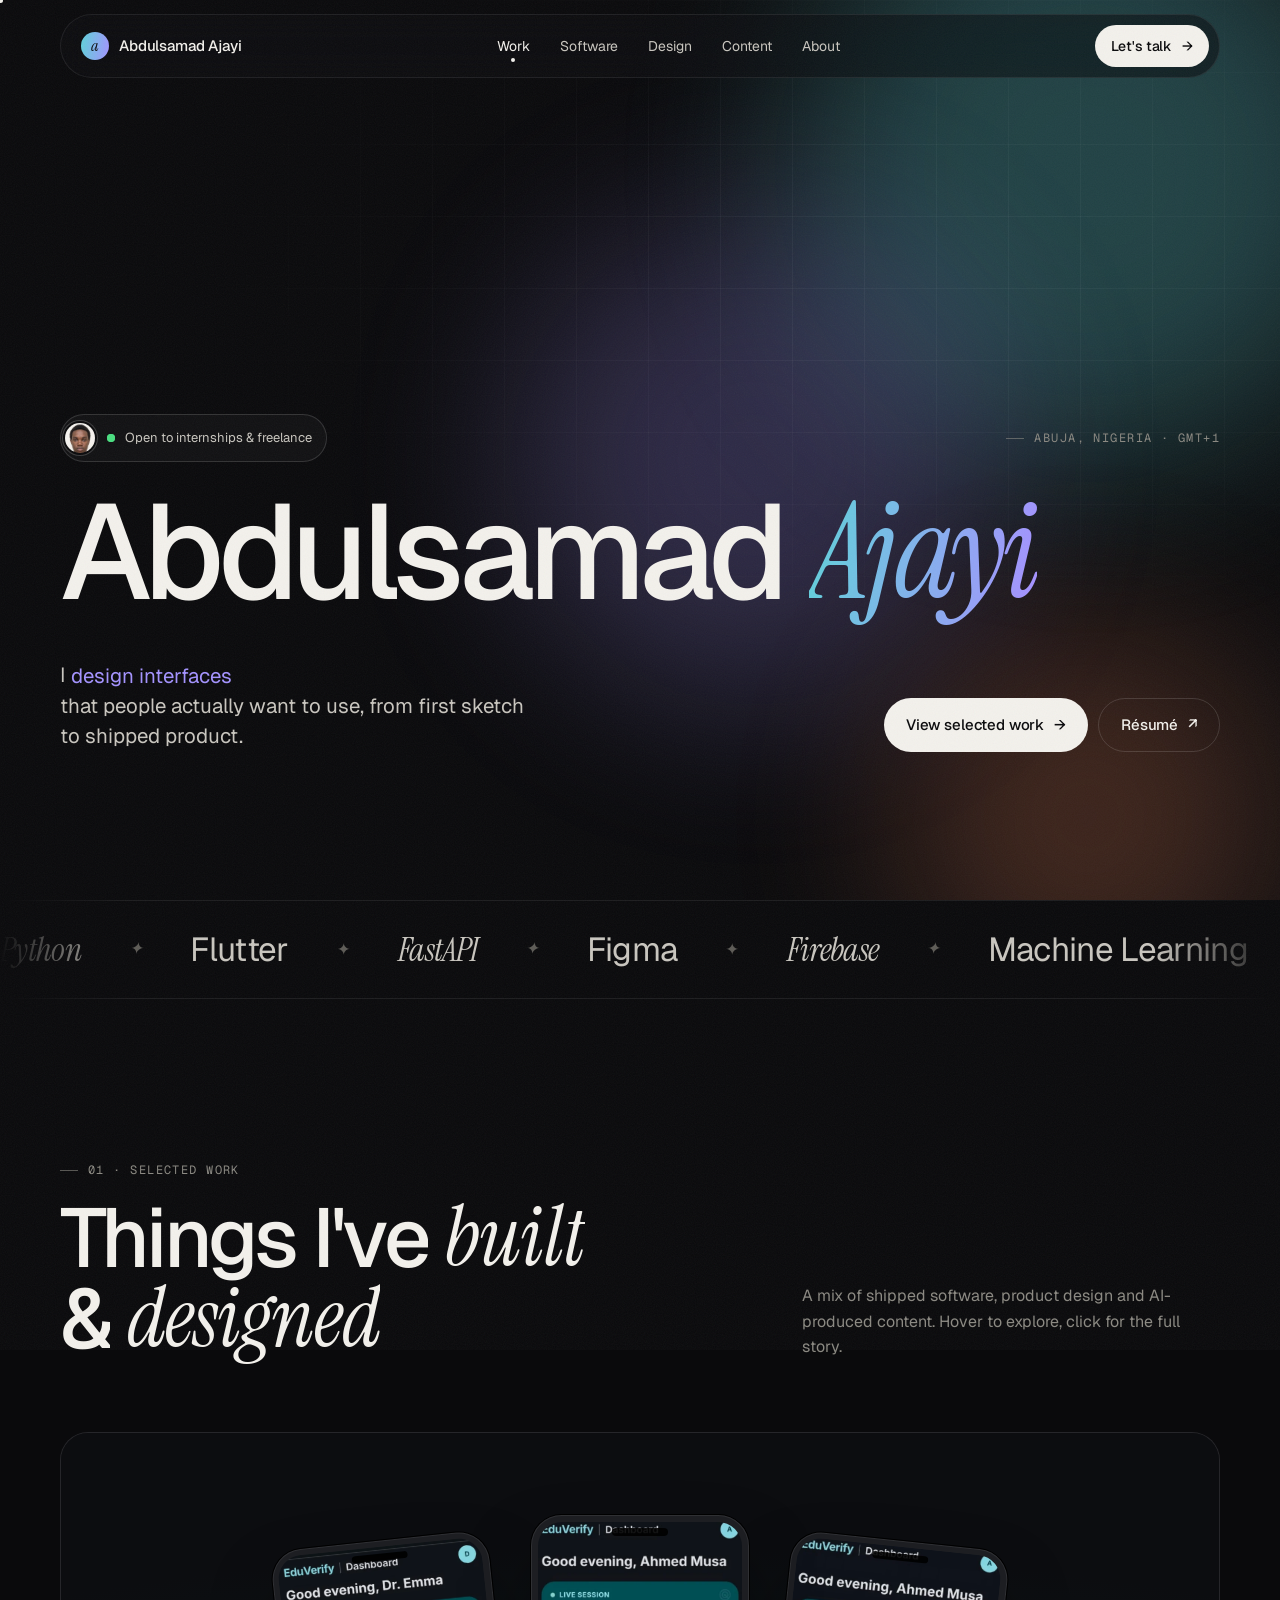
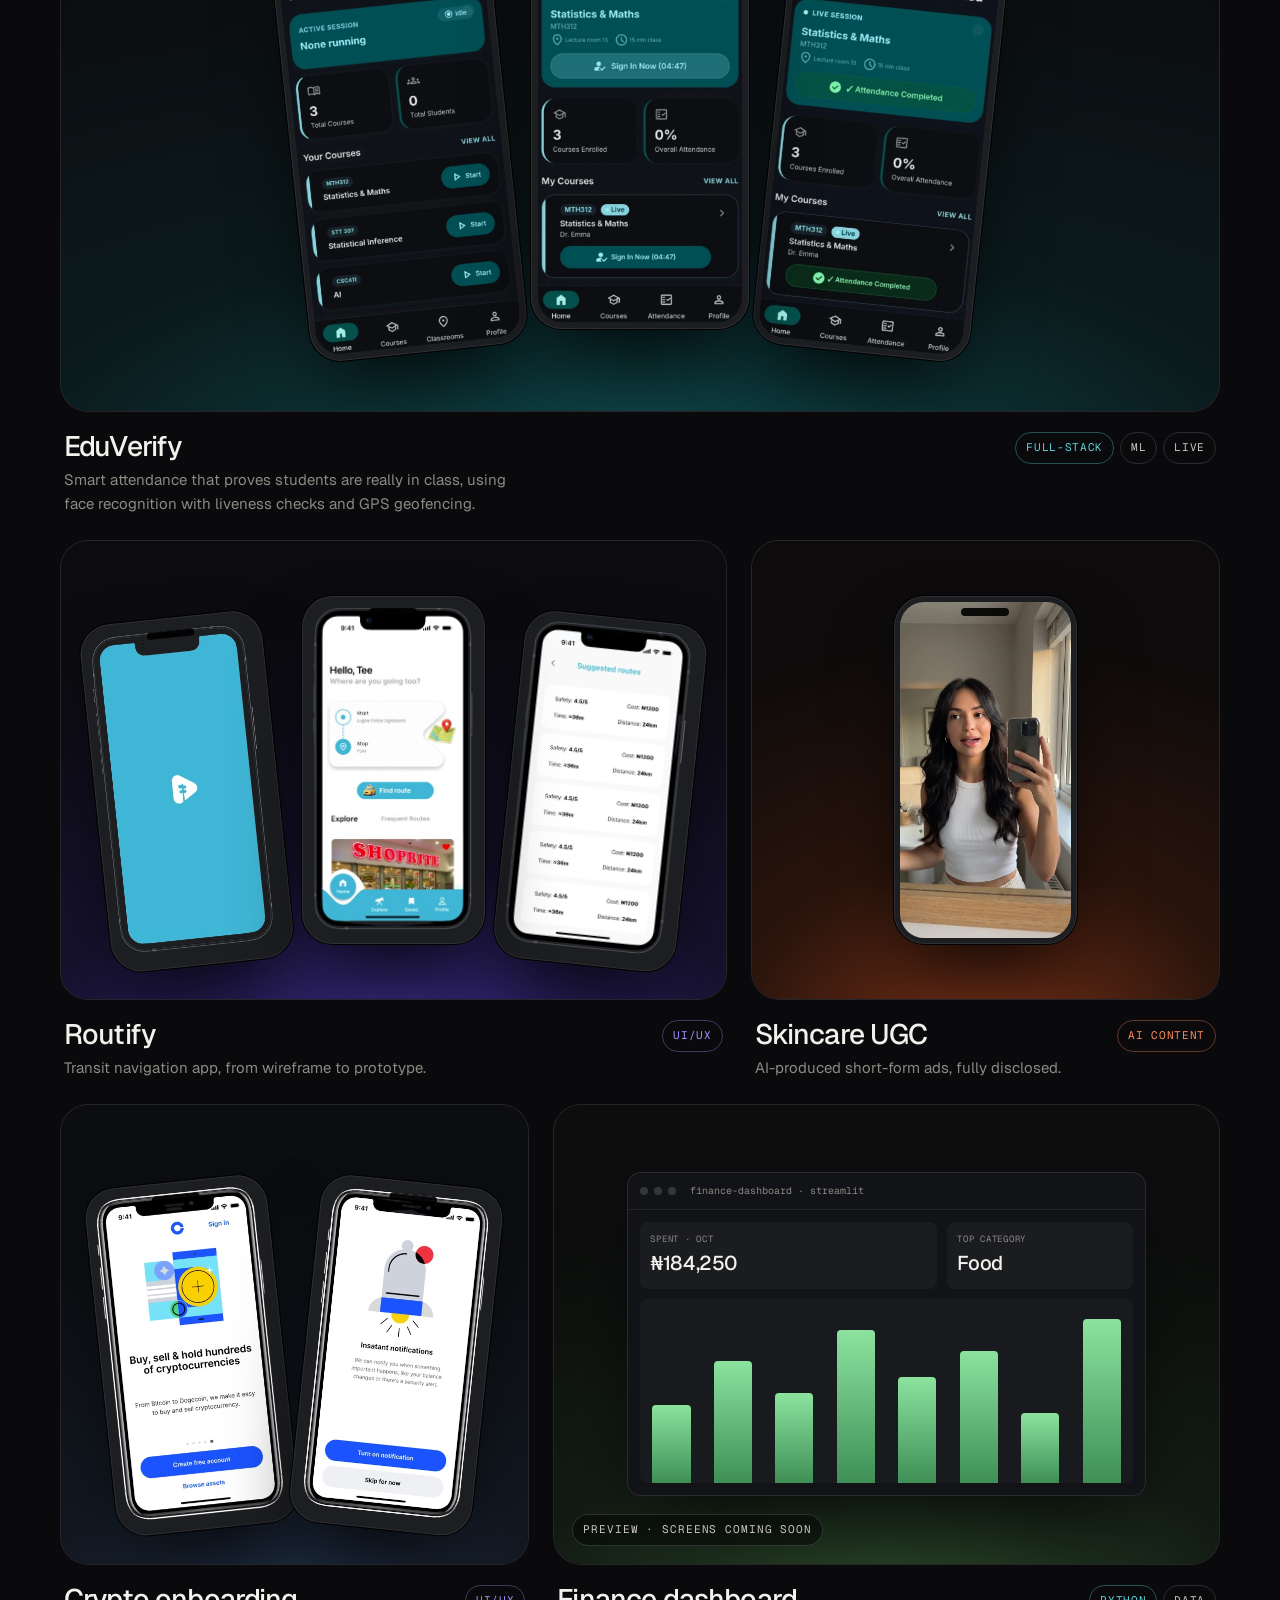
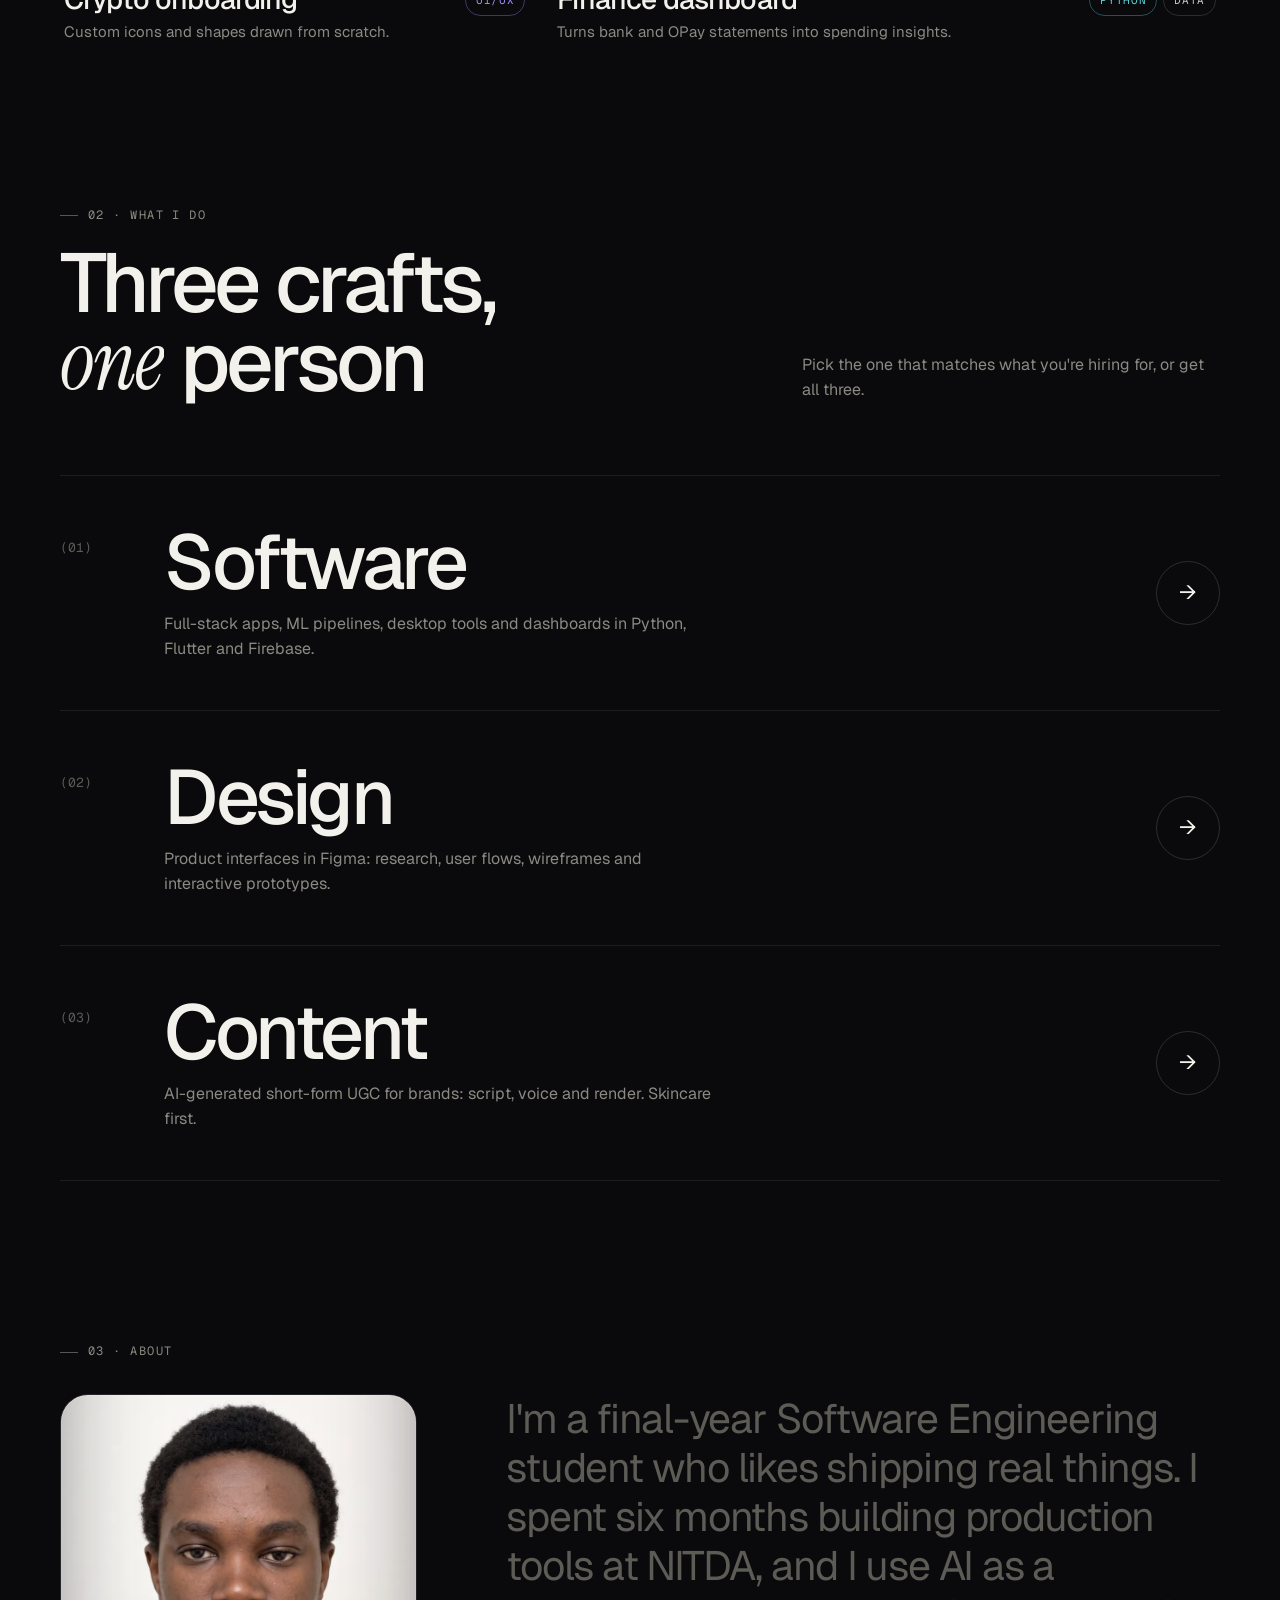
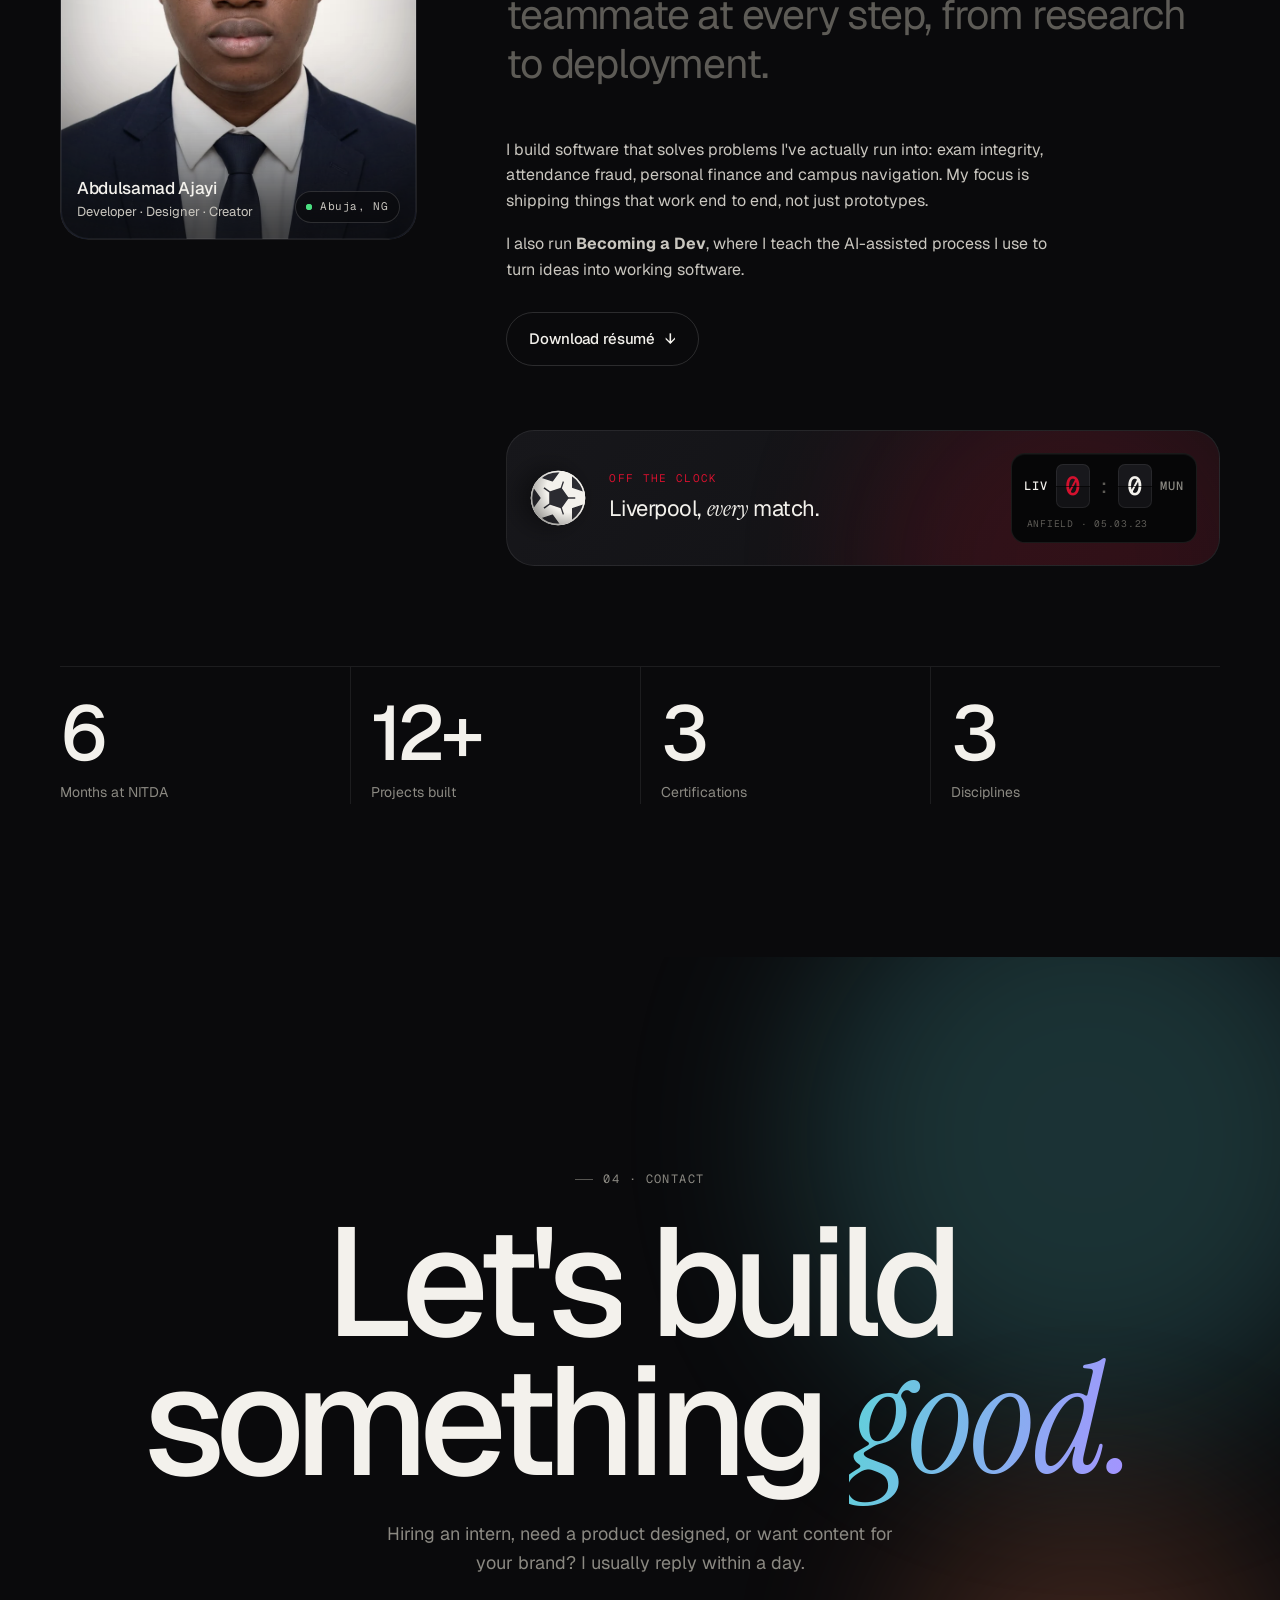
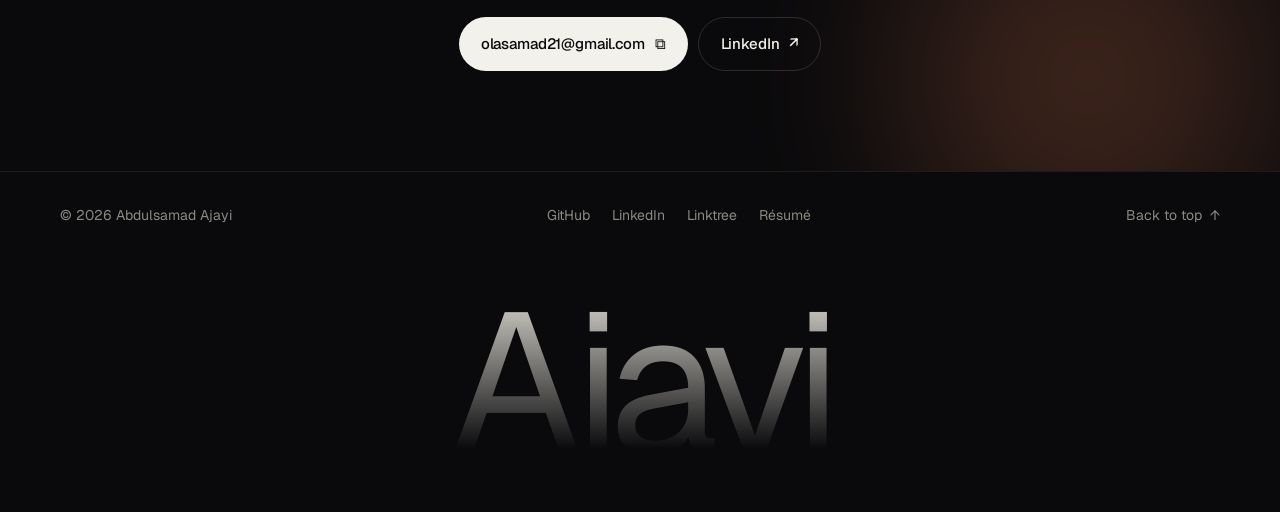
==== index.html @ e1b65582 "Add Liverpool "Off the clock" card and fix stat sizing - About section card with a bouncing football" ====
<!DOCTYPE html>
<html lang="en">
<head>
<meta charset="UTF-8">
<meta name="viewport" content="width=device-width, initial-scale=1.0">
<title>Abdulsamad Ajayi · Developer, Designer & AI Content Creator</title>
<meta name="description" content="Abdulsamad Ajayi builds software, designs product interfaces and produces AI-generated content. Based in Abuja, Nigeria.">
<meta name="theme-color" content="#0A0A0C">
<link rel="icon" href="data:image/svg+xml,<svg xmlns=%22http://www.w3.org/2000/svg%22 viewBox=%220 0 100 100%22><defs><linearGradient id=%22g%22 x1=%220%22 x2=%221%22><stop offset=%220%22 stop-color=%22%235ED3D9%22/><stop offset=%22.5%22 stop-color=%22%23A493FF%22/><stop offset=%221%22 stop-color=%22%23FF8A5C%22/></linearGradient></defs><circle cx=%2250%22 cy=%2250%22 r=%2250%22 fill=%22url(%23g)%22/><text x=%2250%22 y=%2254%22 font-family=%22Georgia,serif%22 font-style=%22italic%22 font-size=%2258%22 fill=%22%230A0A0C%22 dominant-baseline=%22middle%22 text-anchor=%22middle%22>a</text></svg>">
<link rel="preconnect" href="https://fonts.googleapis.com">
<link rel="preconnect" href="https://fonts.gstatic.com" crossorigin>
<link href="https://fonts.googleapis.com/css2?family=Geist:wght@300..700&family=Geist+Mono:wght@400;500&family=Instrument+Serif:ital@0;1&display=swap" rel="stylesheet">
<link rel="stylesheet" href="assets/css/site.css">
<script>document.documentElement.classList.add('js')</script>
</head>
<body>
<div class="curtain" aria-hidden="true"><span>Abdulsamad</span></div>
<div class="progress" aria-hidden="true"></div>

<header class="nav">
  <div class="wrap">
    <div class="nav-inner">
      <a class="brand" href="index.html" aria-label="Abdulsamad Ajayi, home"><span class="brand-mark">a</span>Abdulsamad Ajayi</a>
      <ul class="nav-links">
        <li><a href="#work" class="active">Work</a></li>
        <li><a href="dev-portfolio.html">Software</a></li>
        <li><a href="uiux-portfolio.html">Design</a></li>
        <li><a href="ugc-portfolio.html">Content</a></li>
        <li><a href="#about">About</a></li>
      </ul>
      <div class="nav-cta">
        <a class="btn sm" href="#contact" data-magnetic=".25">Let's talk <span class="arr">→</span></a>
        <button class="burger" aria-label="Open menu" aria-expanded="false" aria-controls="menu"><span></span><span></span></button>
      </div>
    </div>
  </div>
</header>
<nav class="menu" id="menu" aria-label="Mobile">
  <a href="#work"><span>Work<small>01</small></span></a>
  <a href="dev-portfolio.html"><span>Software<small>02</small></span></a>
  <a href="uiux-portfolio.html"><span>Design<small>03</small></span></a>
  <a href="ugc-portfolio.html"><span>Content<small>04</small></span></a>
  <a href="#contact"><span>Contact<small>05</small></span></a>
  <div class="menu-foot">
    <a href="mailto:olasamad21@gmail.com">olasamad21@gmail.com</a>
    <a href="https://www.linkedin.com/in/ajayi-abdulsamad-b4757b307" target="_blank" rel="noopener">LinkedIn ↗</a>
    <a href="Ajayi_Abdulsamad_CV.pdf" target="_blank">Résumé ↗</a>
  </div>
</nav>

<main>
  <!-- ============ HERO ============ -->
  <section class="hero">
    <div class="orbs" aria-hidden="true"><div class="orb o1"></div><div class="orb o2"></div><div class="orb o3"></div></div>
    <div class="grid-bg" aria-hidden="true"></div>
    <div class="wrap">
      <div class="hero-top">
        <span class="status has-avatar" data-reveal style="--d:.6s"><img class="status-avatar" src="img/abdulsamad-avatar.webp" alt="" width="30" height="30"><span class="pulse"></span>Open to internships &amp; freelance</span>
        <span class="eyebrow" data-reveal style="--d:.7s">Abuja, Nigeria · GMT+1</span>
      </div>
      <h1 data-split style="--d:.55s">Abdulsamad <span class="serif grad-text">Ajayi</span></h1>
      <div class="hero-bottom">
        <p class="hero-lede" data-reveal style="--d:1s">
          I <span class="rotator" aria-live="polite"><span>build software</span><span>design interfaces</span><span>produce AI content</span></span><br>
          that people actually want to use, from first sketch to shipped product.
        </p>
        <div class="hero-actions" data-reveal style="--d:1.1s">
          <a class="btn" href="#work" data-magnetic=".2">View selected work <span class="arr">→</span></a>
          <a class="btn ghost" href="Ajayi_Abdulsamad_CV.pdf" target="_blank" data-magnetic=".2">Résumé <span class="arr">↗</span></a>
        </div>
      </div>
      <div class="hero-top" style="margin:56px 0 0">
        <span class="scroll-hint" data-reveal style="--d:1.3s"><i></i>Scroll</span>
        <span class="eyebrow" data-reveal style="--d:1.3s">Portfolio · 2026</span>
      </div>
    </div>
  </section>

  <!-- ============ MARQUEE ============ -->
  <div class="marquee" aria-hidden="true">
    <div class="marquee-track"><span>Python</span><span>Flutter</span><span>FastAPI</span><span>Figma</span><span>Firebase</span><span>Machine Learning</span><span>Prototyping</span><span>AI Video</span><span>Streamlit</span><span>Dart</span></div>
    <div class="marquee-track"><span>Python</span><span>Flutter</span><span>FastAPI</span><span>Figma</span><span>Firebase</span><span>Machine Learning</span><span>Prototyping</span><span>AI Video</span><span>Streamlit</span><span>Dart</span></div>
  </div>

  <!-- ============ SELECTED WORK ============ -->
  <section class="sec" id="work">
    <div class="wrap">
      <div class="sec-head">
        <div>
          <span class="eyebrow" data-reveal>01 · Selected work</span>
          <h2 data-split>Things I've <span class="serif">built</span><br>&amp; <span class="serif">designed</span></h2>
        </div>
        <p data-reveal>A mix of shipped software, product design and AI-produced content. Hover to explore, click for the full story.</p>
      </div>

      <div class="work-grid">
        <!-- EduVerify -->
        <a class="work wide" href="eduverify.html" data-reveal>
          <div class="work-media" data-cursor="View case" data-tilt>
            <div class="inner stage teal">
              <div class="phone tilt-l"><img src="img/eduverify/lect-dashboard.webp" alt="EduVerify lecturer dashboard" loading="lazy"></div>
              <div class="phone mid" style="z-index:2"><img src="img/eduverify/stu-dashboard.webp" alt="EduVerify student dashboard with a live session" loading="lazy"></div>
              <div class="phone tilt-r"><img src="img/eduverify/stu-done.webp" alt="EduVerify attendance completed state" loading="lazy"></div>
            </div>
          </div>
          <div class="work-meta">
            <div>
              <h3>EduVerify <span class="arr">↗</span></h3>
              <p>Smart attendance that proves students are really in class, using face recognition with liveness checks and GPS geofencing.</p>
            </div>
            <div class="tags"><span class="tag dev">Full-stack</span><span class="tag">ML</span><span class="tag">Live</span></div>
          </div>
        </a>

        <!-- Routify -->
        <a class="work w7" href="uiux-portfolio.html#routify" data-reveal>
          <div class="work-media" data-cursor="View" data-tilt>
            <div class="inner stage violet">
              <div class="phone sm tilt-l"><img src="img/routify-02.png" alt="Routify suggested routes screen" loading="lazy"></div>
              <div class="phone sm mid" style="z-index:2"><img src="img/routify-01.png" alt="Routify home screen" loading="lazy"></div>
              <div class="phone sm tilt-r"><img src="img/routify-03.png" alt="Routify route detail screen" loading="lazy"></div>
            </div>
          </div>
          <div class="work-meta">
            <div><h3>Routify <span class="arr">↗</span></h3><p>Transit navigation app, from wireframe to prototype.</p></div>
            <div class="tags"><span class="tag design">UI/UX</span></div>
          </div>
        </a>

        <!-- UGC -->
        <a class="work w5" href="ugc-portfolio.html" data-reveal style="--d:.1s">
          <div class="work-media" data-cursor="Watch" data-tilt>
            <div class="inner stage coral">
              <div class="phone mid">
                <video data-loop muted playsinline loop preload="none" poster="skincare-sample-02-poster.jpg" style="width:100%;height:100%;object-fit:cover;border-radius:clamp(14px,1.9vw,27px)"><source src="skincare-sample-02.mp4" type="video/mp4"></video>
              </div>
            </div>
          </div>
          <div class="work-meta">
            <div><h3>Skincare UGC <span class="arr">↗</span></h3><p>AI-produced short-form ads, fully disclosed.</p></div>
            <div class="tags"><span class="tag ugc">AI Content</span></div>
          </div>
        </a>

        <!-- Crypto -->
        <a class="work w5" href="uiux-portfolio.html#crypto" data-reveal>
          <div class="work-media" data-cursor="View" data-tilt>
            <div class="inner stage steel">
              <div class="phone sm tilt-l"><img src="img/crypto-04.png" alt="Crypto app custom icon screen" loading="lazy"></div>
              <div class="phone sm tilt-r"><img src="img/crypto-01.png" alt="Crypto app onboarding screen" loading="lazy"></div>
            </div>
          </div>
          <div class="work-meta">
            <div><h3>Crypto onboarding <span class="arr">↗</span></h3><p>Custom icons and shapes drawn from scratch.</p></div>
            <div class="tags"><span class="tag design">UI/UX</span></div>
          </div>
        </a>

        <!-- Finance -->
        <a class="work w7" href="dev-portfolio.html#projects" data-reveal style="--d:.1s">
          <div class="work-media" data-cursor="View" data-tilt>
            <div class="inner stage olive">
              <div class="mock-win">
                <div class="mock-bar"><i></i><i></i><i></i><b>finance-dashboard · streamlit</b></div>
                <div class="mock-body fin">
                  <div class="kpi"><small>Spent · Oct</small><strong>₦184,250</strong></div>
                  <div class="kpi"><small>Top category</small><strong>Food</strong></div>
                  <div class="chart">
                    <span style="--h:45%;--i:0"></span><span style="--h:70%;--i:1"></span><span style="--h:52%;--i:2"></span><span style="--h:88%;--i:3"></span><span style="--h:61%;--i:4"></span><span style="--h:76%;--i:5"></span><span style="--h:40%;--i:6"></span><span style="--h:94%;--i:7"></span>
                  </div>
                </div>
              </div>
            </div>
            <span class="ph-chip">Preview · screens coming soon</span>
          </div>
          <div class="work-meta">
            <div><h3>Finance dashboard <span class="arr">↗</span></h3><p>Turns bank and OPay statements into spending insights.</p></div>
            <div class="tags"><span class="tag dev">Python</span><span class="tag">Data</span></div>
          </div>
        </a>
      </div>
    </div>
  </section>

  <!-- ============ DISCIPLINES ============ -->
  <section class="sec" style="padding-top:0">
    <div class="wrap">
      <div class="sec-head">
        <div>
          <span class="eyebrow" data-reveal>02 · What I do</span>
          <h2 data-split>Three crafts,<br><span class="serif">one</span> person</h2>
        </div>
        <p data-reveal>Pick the one that matches what you're hiring for, or get all three.</p>
      </div>
      <div class="disc-list">
        <a class="disc" href="dev-portfolio.html" style="--c:var(--dev)" data-reveal>
          <span class="count">(01)</span>
          <div><h3>Software</h3><p>Full-stack apps, ML pipelines, desktop tools and dashboards in Python, Flutter and Firebase.</p></div>
          <span class="go">→</span>
          <div class="preview"><img src="img/eduverify/stu-face.webp" alt="" loading="lazy"></div>
        </a>
        <a class="disc" href="uiux-portfolio.html" style="--c:var(--design)" data-reveal>
          <span class="count">(02)</span>
          <div><h3>Design</h3><p>Product interfaces in Figma: research, user flows, wireframes and interactive prototypes.</p></div>
          <span class="go">→</span>
          <div class="preview"><img src="img/routify-01.png" alt="" loading="lazy"></div>
        </a>
        <a class="disc" href="ugc-portfolio.html" style="--c:var(--ugc)" data-reveal>
          <span class="count">(03)</span>
          <div><h3>Content</h3><p>AI-generated short-form UGC for brands: script, voice and render. Skincare first.</p></div>
          <span class="go">→</span>
          <div class="preview"><img src="skincare-sample-02-poster.jpg" alt="" loading="lazy"></div>
        </a>
      </div>
    </div>
  </section>

  <!-- ============ ABOUT ============ -->
  <section class="sec" id="about" style="padding-top:0">
    <div class="wrap">
      <span class="eyebrow" data-reveal>03 · About</span>
      <div class="about about-photo" style="margin-top:32px">
        <figure class="portrait" data-reveal="clip" data-tilt>
          <img src="img/abdulsamad.webp" alt="Portrait of Abdulsamad Ajayi" width="800" height="1000" loading="lazy">
          <figcaption>
            <span><strong>Abdulsamad Ajayi</strong>Developer · Designer · Creator</span>
            <span class="portrait-tag"><span class="pulse"></span>Abuja, NG</span>
          </figcaption>
        </figure>
        <div>
          <p class="about-big" data-light>I'm a final-year Software Engineering student who likes shipping real things. I spent six months building production tools at NITDA, and I use AI as a teammate at every step, from research to deployment.</p>
          <div class="about-side" data-reveal>
            <p>I build software that solves problems I've actually run into: exam integrity, attendance fraud, personal finance and campus navigation. My focus is shipping things that work end to end, not just prototypes.</p>
            <p>I also run <strong>Becoming a Dev</strong>, where I teach the AI-assisted process I use to turn ideas into working software.</p>
            <a class="btn ghost" href="Ajayi_Abdulsamad_CV.pdf" download style="margin-top:12px">Download résumé <span class="arr">↓</span></a>
          </div>

          <!-- Off the clock: a small Liverpool easter egg -->
          <button class="lfc" type="button" data-reveal data-cursor="Goal!" aria-label="Off the clock: Liverpool, every match. Liverpool 7, Manchester United 0. Click to celebrate.">
            <span class="lfc-glow" aria-hidden="true"></span>
            <span class="lfc-ball" aria-hidden="true">
              <svg viewBox="0 0 64 64">
                <defs><radialGradient id="ballShade" cx=".35" cy=".3" r=".75"><stop offset=".55" stop-color="#000" stop-opacity="0"/><stop offset="1" stop-color="#000" stop-opacity=".35"/></radialGradient><clipPath id="ballClip"><circle cx="32" cy="32" r="30"/></clipPath></defs>
                <circle cx="32" cy="32" r="30" fill="#F3F1EC"/>
                <g clip-path="url(#ballClip)" fill="#2B2B31" stroke="#2B2B31" stroke-width="1.6" stroke-linejoin="round">
                  <polygon points="32.0,21.0 42.5,28.6 38.5,40.9 25.5,40.9 21.5,28.6"/>
                  <line x1="32.0" y1="21.0" x2="32.0" y2="13.0"/><line x1="42.5" y1="28.6" x2="50.1" y2="26.1"/><line x1="38.5" y1="40.9" x2="43.2" y2="47.4"/><line x1="25.5" y1="40.9" x2="20.8" y2="47.4"/><line x1="21.5" y1="28.6" x2="13.9" y2="26.1"/>
                  <polygon points="43.8,15.8 40.1,4.6 49.6,-2.3 59.1,4.6 55.5,15.8"/><polygon points="51.0,38.2 60.5,31.3 70.0,38.2 66.4,49.4 54.7,49.4"/><polygon points="32.0,52.0 41.5,58.9 37.9,70.1 26.1,70.1 22.5,58.9"/><polygon points="13.0,38.2 9.3,49.4 -2.4,49.4 -6.0,38.2 3.5,31.3"/><polygon points="20.2,15.8 8.5,15.8 4.9,4.6 14.4,-2.3 23.9,4.6"/>
                </g>
                <circle cx="32" cy="32" r="29.2" fill="none" stroke="#F3F1EC" stroke-width="1.8"/><circle cx="32" cy="32" r="30" fill="url(#ballShade)"/>
              </svg>
            </span>
            <span class="lfc-text">
              <span class="lfc-eyebrow">Off the clock</span>
              <span class="lfc-line">Liverpool, <span class="serif">every</span> match.</span>
            </span>
            <span class="board" aria-hidden="true">
              <span class="board-row">
                <span class="team home">LIV</span>
                <span class="digit" data-score="7">0</span>
                <span class="dash">:</span>
                <span class="digit">0</span>
                <span class="team">MUN</span>
              </span>
              <span class="board-meta"><span class="ft">Anfield · 05.03.23</span><span class="ft-tag">FT</span></span>
            </span>
            <span class="goal-flash" aria-hidden="true">Goal!</span>
          </button>
        </div>
      </div>
      <div class="stats" data-reveal>
        <div class="stat"><strong><span data-count="6">0</span></strong><span>Months at NITDA</span></div>
        <div class="stat"><strong><span data-count="12" data-suffix="+">0</span></strong><span>Projects built</span></div>
        <div class="stat"><strong><span data-count="3">0</span></strong><span>Certifications</span></div>
        <div class="stat"><strong><span data-count="3">0</span></strong><span>Disciplines</span></div>
      </div>
    </div>
  </section>
</main>

<!-- ============ CTA + FOOTER ============ -->
<footer id="contact">
  <section class="cta">
    <div class="orbs" aria-hidden="true"><div class="orb o1"></div><div class="orb o3"></div></div>
    <div class="wrap">
      <span class="eyebrow" data-reveal>04 · Contact</span>
      <h2 data-split style="margin-top:24px">Let's build<br>something <span class="serif grad-text">good.</span></h2>
      <p data-reveal>Hiring an intern, need a product designed, or want content for your brand? I usually reply within a day.</p>
      <div class="cta-actions" data-reveal>
        <a class="btn copy-mail" href="mailto:olasamad21@gmail.com" data-copy="olasamad21@gmail.com" data-magnetic=".2">olasamad21@gmail.com <span class="arr">⧉</span><span class="done">Copied to clipboard ✓</span></a>
        <a class="btn ghost" href="https://www.linkedin.com/in/ajayi-abdulsamad-b4757b307" target="_blank" rel="noopener" data-magnetic=".2">LinkedIn <span class="arr">↗</span></a>
      </div>
    </div>
  </section>
  <div class="footer">
    <div class="wrap">
      <div class="footer-row">
        <span>© <span data-year>2026</span> Abdulsamad Ajayi</span>
        <div class="footer-links">
          <a class="link-u" href="https://github.com/olasamad21" target="_blank" rel="noopener">GitHub</a>
          <a class="link-u" href="https://www.linkedin.com/in/ajayi-abdulsamad-b4757b307" target="_blank" rel="noopener">LinkedIn</a>
          <a class="link-u" href="https://linktr.ee/olasamad21" target="_blank" rel="noopener">Linktree</a>
          <a class="link-u" href="Ajayi_Abdulsamad_CV.pdf" target="_blank">Résumé</a>
        </div>
        <a class="to-top" href="#top" onclick="window.scrollTo({top:0,behavior:'smooth'});return false;">Back to top <i>↑</i></a>
      </div>
      <div class="big-name" aria-hidden="true">Ajayi</div>
    </div>
  </div>
</footer>

<script src="assets/js/site.js"></script>
</body>
</html>
---- assets/css/site.css ----
/* =========================================================
   Abdulsamad Ajayi — Portfolio design system
   ========================================================= */
:root{
  --bg:#0A0A0C;
  --bg-2:#0F0F12;
  --surface:#141418;
  --surface-2:#1A1A1F;
  --line:rgba(255,255,255,.08);
  --line-2:rgba(255,255,255,.14);
  --ink:#F3F1EC;
  --ink-2:#C9C6BF;
  --soft:#8B8982;
  --dim:#5D5B56;

  --dev:#5ED3D9;      /* teal  — software */
  --design:#A493FF;   /* violet — UI/UX   */
  --ugc:#FF8A5C;      /* coral  — content */
  --accent:var(--ink);

  --grad:linear-gradient(100deg,var(--dev) 0%,var(--design) 50%,var(--ugc) 100%);

  --serif:'Instrument Serif',Georgia,serif;
  --sans:'Geist','Inter',system-ui,-apple-system,sans-serif;
  --mono:'Geist Mono',ui-monospace,SFMono-Regular,Menlo,monospace;

  --r-sm:10px; --r:18px; --r-lg:28px;
  --ease:cubic-bezier(.16,1,.3,1);
  --ease-io:cubic-bezier(.65,0,.35,1);
  --wrap:1240px;
  --gutter:clamp(16px,4vw,40px);
}
body.t-dev{ --accent:var(--dev); }
body.t-design{ --accent:var(--design); }
body.t-ugc{ --accent:var(--ugc); }

*,*::before,*::after{ box-sizing:border-box; }
html{ -webkit-text-size-adjust:100%; }
html,body{ overflow-x:clip; }
body{
  margin:0; background:var(--bg); color:var(--ink);
  font-family:var(--sans); font-size:16px; line-height:1.6;
  -webkit-font-smoothing:antialiased; text-rendering:optimizeLegibility;
}
img,video{ display:block; max-width:100%; }
a{ color:inherit; text-decoration:none; }
button{ font:inherit; color:inherit; background:none; border:0; cursor:pointer; padding:0; }
::selection{ background:var(--accent); color:#0A0A0C; }
:focus-visible{ outline:2px solid var(--accent); outline-offset:3px; border-radius:6px; }
h1,h2,h3,h4{ margin:0; font-weight:500; letter-spacing:-.025em; line-height:1.05; }
p{ margin:0; }

/* film grain */
body::after{
  content:""; position:fixed; inset:-50%; z-index:200; pointer-events:none; opacity:.05;
  background-image:url("data:image/svg+xml,%3Csvg xmlns='http://www.w3.org/2000/svg' width='160' height='160'%3E%3Cfilter id='n'%3E%3CfeTurbulence type='fractalNoise' baseFrequency='.9' numOctaves='3' stitchTiles='stitch'/%3E%3C/filter%3E%3Crect width='100%25' height='100%25' filter='url(%23n)'/%3E%3C/svg%3E");
  animation:grain 1.2s steps(6) infinite;
}
@keyframes grain{
  0%{transform:translate(0,0)} 20%{transform:translate(-3%,2%)} 40%{transform:translate(2%,-3%)}
  60%{transform:translate(-2%,-1%)} 80%{transform:translate(3%,3%)} 100%{transform:translate(0,0)}
}

.wrap{ width:100%; max-width:var(--wrap); margin:0 auto; padding:0 var(--gutter); }
.serif{ font-family:var(--serif); font-style:italic; font-weight:400; letter-spacing:-.01em; }
.mono{ font-family:var(--mono); }
.grad-text{ background:var(--grad); -webkit-background-clip:text; background-clip:text; color:transparent; background-size:200% 100%; animation:gradShift 8s var(--ease-io) infinite alternate; }
@keyframes gradShift{ to{ background-position:100% 0; } }
.accent{ color:var(--accent); }

.eyebrow{
  display:inline-flex; align-items:center; gap:10px;
  font-family:var(--mono); font-size:12px; letter-spacing:.12em; text-transform:uppercase; color:var(--soft);
}
.eyebrow::before{ content:""; width:18px; height:1px; background:currentColor; opacity:.6; }

/* ---------- scroll progress ---------- */
.progress{ position:fixed; top:0; left:0; right:0; height:2px; z-index:120; transform-origin:0 50%; transform:scaleX(0); background:var(--grad); }

/* ---------- page transition curtain ---------- */
.curtain{
  position:fixed; inset:0; z-index:150; background:var(--bg); pointer-events:none;
  display:grid; place-items:center;
  animation:curtainOut .9s var(--ease) .15s both;
}
.curtain span{ font-family:var(--serif); font-style:italic; font-size:clamp(40px,8vw,90px); color:var(--ink); opacity:0; animation:curtainWord .9s var(--ease) both; }
@keyframes curtainOut{ to{ clip-path:inset(0 0 100% 0); } }
@keyframes curtainWord{ 0%{opacity:0; transform:translateY(20px);} 40%{opacity:1; transform:none;} 100%{opacity:0;} }
.curtain.leave{ animation:curtainIn .55s var(--ease-io) both; clip-path:inset(100% 0 0 0); }
.curtain.leave span{ display:none; }
@keyframes curtainIn{ from{ clip-path:inset(100% 0 0 0);} to{ clip-path:inset(0 0 0 0);} }

/* ---------- custom cursor (fine pointers only) ---------- */
.cursor,.cursor-dot{ position:fixed; top:0; left:0; z-index:180; pointer-events:none; border-radius:50%; display:none; }
@media (hover:hover) and (pointer:fine){
  .has-cursor .cursor-dot{ display:block; }
  .has-cursor .cursor{ display:grid; }
}
.cursor{
  width:36px; height:36px; margin:-18px 0 0 -18px; border:1px solid rgba(255,255,255,.35);
  place-items:center; text-align:center;
  transition:width .45s var(--ease),height .45s var(--ease),margin .45s var(--ease),background-color .35s var(--ease),border-color .35s,opacity .3s;
  font-family:var(--mono); font-size:10.5px; font-weight:500; letter-spacing:.08em; text-transform:uppercase; color:#0A0A0C;
}
.cursor-dot{ width:5px; height:5px; margin:-2.5px 0 0 -2.5px; background:var(--ink); transition:opacity .3s; }
.cursor .lbl{ white-space:nowrap; line-height:1; opacity:0; transform:scale(.6); transition:.35s var(--ease); }
/* plain text links: a clean ring, no blur */
.cursor.is-link{ width:52px; height:52px; margin:-26px 0 0 -26px; border-color:rgba(255,255,255,.55); }
/* buttons: cursor steps aside, the button itself magnifies */
.cursor.is-btn{ width:8px; height:8px; margin:-4px 0 0 -4px; opacity:0; }
.cursor.is-view{ width:96px; height:96px; margin:-48px 0 0 -48px; background:var(--ink); border-color:transparent; }
.cursor.is-view .lbl{ opacity:1; transform:none; }
.cursor.is-hidden{ opacity:0; }

/* ---------- nav ---------- */
.nav{
  position:fixed; top:14px; left:0; right:0; z-index:100;
  transition:transform .6s var(--ease);
}
.nav.hide{ transform:translateY(-120%); }
.nav-inner{
  display:flex; align-items:center; justify-content:space-between; gap:16px;
  padding:10px 10px 10px 20px; border-radius:100px;
  background:rgba(16,16,19,.6); border:1px solid var(--line);
  backdrop-filter:blur(18px) saturate(140%); -webkit-backdrop-filter:blur(18px) saturate(140%);
}
.brand{ display:flex; align-items:center; gap:10px; font-weight:500; font-size:15px; letter-spacing:-.01em; white-space:nowrap; }
.brand-mark{
  width:28px; height:28px; border-radius:50%; background:var(--grad); background-size:200% 200%;
  display:grid; place-items:center; color:#0A0A0C; font-family:var(--serif); font-style:italic; font-size:16px;
  animation:gradShift 6s var(--ease-io) infinite alternate; transition:transform .6s var(--ease);
}
.brand:hover .brand-mark{ transform:rotate(-180deg); }
.nav-links{ display:flex; gap:2px; list-style:none; margin:0; padding:0; }
.nav-links a{
  position:relative; display:block; padding:8px 14px; border-radius:100px; font-size:14px; color:var(--ink-2);
  transition:color .3s, background-color .3s;
}
.nav-links a:hover{ color:var(--ink); background:rgba(255,255,255,.06); }
.nav-links a.active{ color:var(--ink); }
.nav-links a.active::after{ content:""; position:absolute; left:50%; bottom:3px; width:4px; height:4px; margin-left:-2px; border-radius:50%; background:var(--accent); }
.nav-cta{ display:flex; align-items:center; gap:8px; }
.burger{ display:none; width:42px; height:42px; border-radius:50%; background:rgba(255,255,255,.06); position:relative; }
.burger span{ position:absolute; left:13px; right:13px; height:1.5px; background:var(--ink); transition:transform .5s var(--ease), top .5s var(--ease); }
.burger span:nth-child(1){ top:17px; } .burger span:nth-child(2){ top:24px; }
.burger[aria-expanded="true"] span:nth-child(1){ top:20.5px; transform:rotate(45deg); }
.burger[aria-expanded="true"] span:nth-child(2){ top:20.5px; transform:rotate(-45deg); }

.menu{
  position:fixed; inset:0; z-index:90; background:rgba(10,10,12,.96); backdrop-filter:blur(20px);
  display:flex; flex-direction:column; justify-content:center; padding:100px var(--gutter) 40px;
  clip-path:circle(0% at calc(100% - 40px) 40px); transition:clip-path .8s var(--ease); visibility:hidden;
}
.menu.open{ clip-path:circle(150% at calc(100% - 40px) 40px); visibility:visible; }
.menu > a{ display:block; font-size:clamp(40px,11vw,64px); line-height:1.15; letter-spacing:-.03em; padding:4px 0; overflow:hidden; }
.menu > a span{ display:inline-block; transform:translateY(110%); transition:transform .8s var(--ease); }
.menu.open > a span{ transform:none; }
.menu > a:nth-child(2) span{ transition-delay:.05s } .menu > a:nth-child(3) span{ transition-delay:.1s }
.menu > a:nth-child(4) span{ transition-delay:.15s } .menu > a:nth-child(5) span{ transition-delay:.2s }
.menu > a small{ font-family:var(--mono); font-size:12px; color:var(--soft); margin-left:10px; letter-spacing:.1em; vertical-align:middle; }
.menu-foot{ margin-top:40px; display:flex; flex-wrap:wrap; gap:18px; font-size:14px; color:var(--soft); }

@media (max-width:860px){
  .nav-links,.nav-cta .btn{ display:none; }
  .burger{ display:block; }
  .nav-inner{ padding:6px 6px 6px 16px; }
}

/* ---------- buttons ---------- */
.btn{
  --b-bg:var(--ink); --b-fg:#0A0A0C;
  position:relative; display:inline-flex; align-items:center; gap:10px; overflow:hidden; isolation:isolate;
  padding:14px 22px; border-radius:100px; background:var(--b-bg); color:var(--b-fg);
  font-size:15px; font-weight:500; letter-spacing:-.01em; white-space:nowrap;
  transition:transform .5s var(--ease), color .4s;
}
.btn::before{
  content:""; position:absolute; inset:0; z-index:-1; border-radius:inherit; background:var(--accent);
  transform:translateY(101%); transition:transform .55s var(--ease);
}
body:not(.t-dev):not(.t-design):not(.t-ugc) .btn::before{ background:var(--grad); }
.btn:hover::before{ transform:none; }
.btn .arr{ display:inline-block; transition:transform .5s var(--ease); }
.btn:hover .arr{ transform:translateX(4px) rotate(-45deg); }
.btn.sm{ padding:10px 16px; font-size:14px; }
.btn.ghost{ --b-bg:transparent; --b-fg:var(--ink); border:1px solid var(--line-2); }
.btn.ghost:hover{ color:#0A0A0C; }
.btn.ghost::before{ background:var(--ink) !important; }
/* magnify: the button grows under the pointer, with a soft lens highlight that tracks it */
.btn::after{
  content:""; position:absolute; inset:0; z-index:-1; border-radius:inherit; pointer-events:none;
  background:radial-gradient(circle 52px at var(--mx,50%) var(--my,50%),rgba(255,255,255,.45),rgba(255,255,255,.12) 45%,transparent 72%);
  opacity:0; transition:opacity .4s var(--ease);
}
.has-cursor .btn:hover::after{ opacity:1; }
.has-cursor .btn:not([data-magnetic]):hover{ transform:scale(1.06); }

.link-u{ position:relative; display:inline-block; }
.link-u::after{ content:""; position:absolute; left:0; right:0; bottom:-2px; height:1px; background:currentColor; transform:scaleX(0); transform-origin:right; transition:transform .5s var(--ease); }
.link-u:hover::after{ transform:scaleX(1); transform-origin:left; }

/* ---------- reveal system ---------- */
.js [data-reveal]{ opacity:0; transform:translateY(36px); transition:opacity 1s var(--ease), transform 1.1s var(--ease); transition-delay:var(--d,0s); }
.js [data-reveal="fade"]{ transform:none; }
.js [data-reveal="scale"]{ transform:scale(.94); }
.js [data-reveal="clip"]{ opacity:1; transform:none; clip-path:inset(12% 6% 12% 6% round var(--r-lg)); transition:clip-path 1.4s var(--ease); }
.js [data-reveal].in{ opacity:1; transform:none; }
.js [data-reveal="clip"].in{ clip-path:inset(0 0 0 0 round var(--r-lg)); }

/* split text — lines/words slide up */
.split .w{ display:inline-block; overflow:hidden; vertical-align:top; padding-bottom:.08em; margin-bottom:-.08em; }
.split .w > span{ display:inline-block; transform:translateY(105%); transition:transform 1.1s var(--ease); transition-delay:calc(var(--i) * 45ms + var(--d,0s)); }
.split.in .w > span{ transform:none; }

/* ---------- hero ---------- */
.hero{ position:relative; min-height:100svh; display:flex; flex-direction:column; justify-content:flex-end; padding:130px 0 48px; overflow:hidden; }
.hero.short{ min-height:auto; padding:170px 0 70px; }
.orbs{ position:absolute; inset:0; z-index:-1; pointer-events:none; }
.orb{ position:absolute; border-radius:50%; filter:blur(90px); opacity:.5; will-change:transform; }
.orb.o1{ width:46vw; height:46vw; max-width:640px; max-height:640px; background:var(--dev); top:-14%; right:-8%; animation:float1 18s var(--ease-io) infinite alternate; opacity:.28; }
.orb.o2{ width:38vw; height:38vw; max-width:540px; max-height:540px; background:var(--design); top:24%; right:22%; animation:float2 22s var(--ease-io) infinite alternate; opacity:.24; }
.orb.o3{ width:30vw; height:30vw; max-width:420px; max-height:420px; background:var(--ugc); bottom:-12%; right:0; animation:float3 16s var(--ease-io) infinite alternate; opacity:.22; }
body.t-dev .orb{ background:var(--dev); } body.t-design .orb{ background:var(--design); } body.t-ugc .orb{ background:var(--ugc); }
@keyframes float1{ to{ transform:translate(-12%,18%) scale(1.15); } }
@keyframes float2{ to{ transform:translate(16%,-12%) scale(.9); } }
@keyframes float3{ to{ transform:translate(-20%,-14%) scale(1.2); } }
.grid-bg{
  position:absolute; inset:0; z-index:-1; pointer-events:none; opacity:.5;
  background-image:linear-gradient(var(--line) 1px,transparent 1px),linear-gradient(90deg,var(--line) 1px,transparent 1px);
  background-size:72px 72px;
  mask-image:radial-gradient(ellipse 80% 60% at 70% 30%,#000 20%,transparent 75%);
  -webkit-mask-image:radial-gradient(ellipse 80% 60% at 70% 30%,#000 20%,transparent 75%);
}
.hero-top{ display:flex; justify-content:space-between; align-items:center; gap:16px; flex-wrap:wrap; margin-bottom:28px; }
.status{
  display:inline-flex; align-items:center; gap:10px; padding:8px 14px 8px 12px; border-radius:100px;
  border:1px solid var(--line-2); background:rgba(255,255,255,.03); font-size:13px; color:var(--ink-2);
}
.pulse{ position:relative; width:8px; height:8px; border-radius:50%; background:#4ADE80; }
.pulse::after{ content:""; position:absolute; inset:0; border-radius:50%; background:#4ADE80; animation:pulse 2s var(--ease) infinite; }
@keyframes pulse{ 0%{ transform:scale(1); opacity:.8; } 100%{ transform:scale(3.2); opacity:0; } }
.hero h1{ font-size:clamp(48px,10.5vw,168px); line-height:.92; letter-spacing:-.05em; font-weight:500; }
.hero h1 .serif{ letter-spacing:-.03em; }
.hero.short h1{ font-size:clamp(44px,8vw,120px); }
.hero-bottom{ display:grid; grid-template-columns:1.1fr 1fr; gap:40px; align-items:end; margin-top:44px; }
.hero-lede{ font-size:clamp(17px,1.6vw,21px); line-height:1.5; color:var(--ink-2); max-width:34ch; }
.hero-actions{ display:flex; flex-wrap:wrap; gap:10px; justify-content:flex-end; }
@media (max-width:820px){
  .hero-bottom{ grid-template-columns:1fr; gap:28px; }
  .hero-actions{ justify-content:flex-start; }
}

/* role rotator */
.rotator{ display:inline-grid; vertical-align:bottom; overflow:hidden; height:1.4em; line-height:1.4; }
.rotator > span:nth-child(1){ color:var(--dev); } .rotator > span:nth-child(2){ color:var(--design); } .rotator > span:nth-child(3){ color:var(--ugc); }
.rotator > span{ grid-area:1/1; transform:translateY(110%); transition:transform .9s var(--ease); white-space:nowrap; }
.rotator > span.on{ transform:none; }
.rotator > span.off{ transform:translateY(-110%); }

.scroll-hint{ display:flex; align-items:center; gap:12px; font-family:var(--mono); font-size:12px; letter-spacing:.1em; text-transform:uppercase; color:var(--soft); }
.scroll-hint i{ position:relative; width:1px; height:44px; background:var(--line-2); overflow:hidden; }
.scroll-hint i::after{ content:""; position:absolute; left:0; top:-50%; width:1px; height:50%; background:var(--ink); animation:drip 2s var(--ease-io) infinite; }
@keyframes drip{ to{ top:100%; } }

/* ---------- marquee ---------- */
.marquee{ border-top:1px solid var(--line); border-bottom:1px solid var(--line); padding:22px 0; overflow:hidden; display:flex; user-select:none;
  mask-image:linear-gradient(90deg,transparent,#000 10%,#000 90%,transparent); -webkit-mask-image:linear-gradient(90deg,transparent,#000 10%,#000 90%,transparent); }
.marquee-track{ display:flex; flex-shrink:0; gap:48px; padding-right:48px; animation:marq 40s linear infinite; }
.marquee:hover .marquee-track{ animation-play-state:paused; }
.marquee-track span{ display:flex; align-items:center; gap:48px; font-size:clamp(22px,2.6vw,34px); letter-spacing:-.02em; color:var(--ink-2); white-space:nowrap; }
.marquee-track span::after{ content:"✦"; font-size:.5em; color:var(--dim); }
.marquee-track span:nth-child(odd){ font-family:var(--serif); font-style:italic; }
@keyframes marq{ to{ transform:translateX(-100%); } }

/* ---------- sections ---------- */
section{ position:relative; }
.sec{ padding:clamp(90px,12vw,170px) 0; }
.sec-head{ display:flex; justify-content:space-between; align-items:flex-end; gap:24px; flex-wrap:wrap; margin-bottom:clamp(40px,6vw,72px); }
.sec-head h2{ font-size:clamp(40px,6.5vw,92px); letter-spacing:-.045em; line-height:.95; margin-top:18px; }
.sec-head p{ max-width:38ch; color:var(--soft); }
.num{ font-family:var(--mono); font-size:12px; color:var(--dim); letter-spacing:.1em; }

/* ---------- work cards ---------- */
.work-grid{ display:grid; grid-template-columns:repeat(12,1fr); gap:clamp(16px,2vw,24px); }
.work{ grid-column:span 6; display:block; position:relative; }
.work.wide{ grid-column:span 12; }
.work.w7{ grid-column:span 7; } .work.w5{ grid-column:span 5; }
.work.w4{ grid-column:span 4; } .work.w8{ grid-column:span 8; }
@media (max-width:860px){ .work,.work.w7,.work.w5,.work.w4,.work.w8{ grid-column:span 12; } }
.work-media{
  position:relative; overflow:hidden; border-radius:var(--r-lg); background:var(--surface);
  border:1px solid var(--line); aspect-ratio:4/3; transform:translateZ(0);
}
.work.wide .work-media{ aspect-ratio:16/8; }
@media (max-width:860px){ .work.wide .work-media{ aspect-ratio:4/4.2; } }
.work-media > .inner{ position:absolute; inset:0; transition:transform 1.2s var(--ease); }
.work:hover .work-media > .inner{ transform:scale(1.04); }
.work-media img.cover{ width:100%; height:100%; object-fit:cover; }
.work-meta{ display:flex; justify-content:space-between; align-items:flex-start; gap:16px; padding:20px 4px 0; }
.work-meta h3{ font-size:clamp(22px,2.2vw,30px); letter-spacing:-.03em; display:flex; align-items:center; gap:10px; }
.work-meta h3 .arr{ display:inline-block; font-size:.7em; opacity:0; transform:translate(-8px,8px); transition:.5s var(--ease); }
.work:hover .work-meta h3 .arr{ opacity:1; transform:none; }
.work-meta p{ color:var(--soft); font-size:15px; margin-top:6px; max-width:46ch; }
.tags{ display:flex; flex-wrap:wrap; gap:6px; justify-content:flex-end; }
.tag{ font-family:var(--mono); font-size:11px; letter-spacing:.06em; text-transform:uppercase; padding:6px 10px; border-radius:100px; border:1px solid var(--line-2); color:var(--ink-2); white-space:nowrap; }
.tag.dev{ color:var(--dev); border-color:color-mix(in srgb,var(--dev) 35%,transparent); }
.tag.design{ color:var(--design); border-color:color-mix(in srgb,var(--design) 35%,transparent); }
.tag.ugc{ color:var(--ugc); border-color:color-mix(in srgb,var(--ugc) 35%,transparent); }
@media (max-width:600px){ .work-meta{ flex-direction:column; } .tags{ justify-content:flex-start; } }

/* stage backgrounds for media */
.stage{ position:absolute; inset:0; display:flex; align-items:center; justify-content:center; gap:clamp(10px,2vw,28px); overflow:hidden; }
.stage.teal{ background:radial-gradient(120% 90% at 50% 110%,#0E4B4F 0%,#0B1A1C 45%,#0C0D10 100%); }
.stage.violet{ background:radial-gradient(120% 90% at 50% 110%,#3A2D8A 0%,#16122E 45%,#0C0C10 100%); }
.stage.coral{ background:radial-gradient(120% 90% at 50% 110%,#7A3218 0%,#2A140C 45%,#0D0B0B 100%); }
.stage.steel{ background:radial-gradient(120% 90% at 50% 110%,#22324A 0%,#121821 45%,#0C0D10 100%); }
.stage.olive{ background:radial-gradient(120% 90% at 50% 110%,#2C4A2A 0%,#131C14 45%,#0C0D0C 100%); }

/* phone mock */
.phone{
  position:relative; flex-shrink:0; width:clamp(120px,17vw,230px); aspect-ratio:564/1072;
  border-radius:clamp(18px,2.4vw,34px); padding:clamp(4px,.5vw,7px); background:#1D1E22;
  box-shadow:0 0 0 1px rgba(255,255,255,.08) inset, 0 40px 80px -20px rgba(0,0,0,.8), 0 0 0 1px #000;
  transition:transform 1s var(--ease);
}
.phone img{ width:100%; height:100%; object-fit:cover; border-radius:clamp(14px,1.9vw,27px); }
.phone::before{ content:""; position:absolute; top:clamp(8px,1vw,14px); left:50%; width:26%; height:clamp(5px,.6vw,8px); margin-left:-13%; border-radius:10px; background:#000; z-index:2; opacity:.9; }
.phone.sm{ width:clamp(100px,13vw,180px); }
.phone.tilt-l{ transform:rotate(-6deg) translateY(6%); }
.phone.tilt-r{ transform:rotate(6deg) translateY(6%); }
.work:hover .phone.tilt-l{ transform:rotate(-9deg) translate(-6%,2%); }
.work:hover .phone.tilt-r{ transform:rotate(9deg) translate(6%,2%); }
.work:hover .phone.mid{ transform:translateY(-4%); }

/* screenshot (design) mock */
.shot{ position:relative; border-radius:14px; overflow:hidden; box-shadow:0 30px 60px -20px rgba(0,0,0,.7),0 0 0 1px rgba(255,255,255,.08); transition:transform 1s var(--ease); }
.shot img{ width:100%; height:100%; object-fit:cover; object-position:top; }

/* ---------- placeholder illustrations (CSS) ---------- */
.ph-chip{ position:absolute; left:18px; bottom:18px; z-index:3; font-family:var(--mono); font-size:11px; letter-spacing:.08em; text-transform:uppercase; color:var(--ink-2); padding:6px 10px; border-radius:100px; background:rgba(0,0,0,.45); border:1px solid var(--line-2); backdrop-filter:blur(6px); }

.mock-win{ width:min(78%,560px); aspect-ratio:16/10; border-radius:14px; background:#111317; border:1px solid rgba(255,255,255,.1); box-shadow:0 40px 80px -24px rgba(0,0,0,.8); overflow:hidden; display:flex; flex-direction:column; transition:transform 1s var(--ease); }
.work:hover .mock-win{ transform:translateY(-3%) rotate(-1deg); }
.mock-bar{ display:flex; align-items:center; gap:6px; padding:10px 12px; border-bottom:1px solid rgba(255,255,255,.07); }
.mock-bar i{ width:8px; height:8px; border-radius:50%; background:rgba(255,255,255,.15); }
.mock-bar b{ margin-left:8px; font-family:var(--mono); font-size:10px; color:var(--soft); font-weight:400; }
.mock-body{ flex:1; display:grid; gap:10px; padding:12px; }

/* finance mock */
.fin{ grid-template-columns:1.6fr 1fr; grid-template-rows:auto 1fr; }
.fin .kpi{ background:rgba(255,255,255,.04); border-radius:8px; padding:10px; }
.fin .kpi small{ display:block; font-size:9px; color:var(--soft); font-family:var(--mono); text-transform:uppercase; letter-spacing:.08em; }
.fin .kpi strong{ font-size:clamp(14px,1.6vw,20px); font-weight:500; letter-spacing:-.02em; }
.fin .chart{ grid-column:1/-1; display:flex; align-items:flex-end; gap:5%; padding:10px 12px 0; background:rgba(255,255,255,.03); border-radius:8px; }
.fin .chart span{ flex:1; border-radius:4px 4px 0 0; background:linear-gradient(to top,#3F8F56,#8BE39E); height:var(--h); transform-origin:bottom; transform:scaleY(.15); transition:transform 1.2s var(--ease); transition-delay:calc(var(--i)*70ms); }
.in .fin .chart span, .fin.in .chart span{ transform:none; }
.work:hover .fin .chart span{ filter:brightness(1.15); }

/* exam guard mock */
.eg{ grid-template-columns:1.4fr 1fr; }
.eg .cam{ position:relative; border-radius:8px; background:radial-gradient(60% 70% at 50% 45%,#2A3443,#12161D); overflow:hidden; }
.eg .cam::before{ content:""; position:absolute; left:50%; top:46%; width:34%; aspect-ratio:3/4; transform:translate(-50%,-50%); border-radius:50% 50% 45% 45%; background:rgba(255,255,255,.08); }
.eg .cam::after{ content:""; position:absolute; left:28%; right:28%; top:20%; bottom:24%; border:1.5px solid #5ED3D9; border-radius:6px; animation:scanbox 3s var(--ease-io) infinite; }
.eg .scanline{ position:absolute; left:0; right:0; height:2px; background:linear-gradient(90deg,transparent,#5ED3D9,transparent); top:0; animation:scan 2.6s var(--ease-io) infinite; z-index:2; }
.eg .rec{ position:absolute; top:8px; left:8px; display:flex; align-items:center; gap:5px; font-family:var(--mono); font-size:9px; color:#FF6B6B; z-index:2; }
.eg .rec::before{ content:""; width:6px; height:6px; border-radius:50%; background:#FF6B6B; animation:blink 1.2s steps(1) infinite; }
@keyframes blink{ 50%{ opacity:0; } }
@keyframes scan{ 0%{ top:0; } 50%{ top:calc(100% - 2px); } 100%{ top:0; } }
@keyframes scanbox{ 0%,100%{ transform:scale(1); opacity:1; } 50%{ transform:scale(1.04); opacity:.6; } }
.eg .log{ display:flex; flex-direction:column; gap:6px; }
.eg .log div{ font-family:var(--mono); font-size:9px; color:var(--ink-2); padding:6px 8px; border-radius:6px; background:rgba(255,255,255,.04); display:flex; justify-content:space-between; gap:6px; }
.eg .log div em{ font-style:normal; color:#4ADE80; }
.eg .log div.warn em{ color:#FBBF24; }

/* campus nav mock */
.map{ position:absolute; inset:0; background:
  linear-gradient(rgba(255,255,255,.04) 1px,transparent 1px) 0 0/40px 40px,
  linear-gradient(90deg,rgba(255,255,255,.04) 1px,transparent 1px) 0 0/40px 40px; }
.map svg{ position:absolute; inset:0; width:100%; height:100%; }
.map .route{ fill:none; stroke:#8BE39E; stroke-width:3; stroke-linecap:round; stroke-dasharray:6 10; animation:dash 1.4s linear infinite; }
@keyframes dash{ to{ stroke-dashoffset:-32; } }
.map .pin{ position:absolute; width:14px; height:14px; border-radius:50%; background:#8BE39E; box-shadow:0 0 0 6px rgba(139,227,158,.18); }
.map .pin::after{ content:""; position:absolute; inset:-6px; border-radius:50%; border:1px solid #8BE39E; animation:pulse 2s var(--ease) infinite; }
.voice{ position:absolute; left:50%; bottom:16%; transform:translateX(-50%); display:flex; align-items:center; gap:3px; padding:10px 16px; border-radius:100px; background:rgba(0,0,0,.55); border:1px solid var(--line-2); backdrop-filter:blur(6px); }
.voice i{ width:3px; height:14px; border-radius:2px; background:#8BE39E; animation:eq 1s var(--ease-io) infinite alternate; }
.voice i:nth-child(2){ animation-delay:-.2s } .voice i:nth-child(3){ animation-delay:-.4s } .voice i:nth-child(4){ animation-delay:-.6s } .voice i:nth-child(5){ animation-delay:-.8s }
.voice span{ margin-left:8px; font-size:12px; color:var(--ink-2); }
@keyframes eq{ from{ transform:scaleY(.3); } to{ transform:scaleY(1.2); } }

/* vocab mock */
.flash{ position:relative; width:min(60%,300px); aspect-ratio:3/2; perspective:900px; }
.flash .card{ position:absolute; inset:0; border-radius:16px; display:grid; place-items:center; text-align:center; padding:14px; font-size:clamp(16px,2vw,24px); letter-spacing:-.02em; backface-visibility:hidden; transition:transform 1s var(--ease); border:1px solid rgba(255,255,255,.12); }
.flash .front{ background:#1C1F2A; }
.flash .back{ background:#26213F; transform:rotateY(180deg); font-size:clamp(12px,1.3vw,15px); color:var(--ink-2); }
.work:hover .flash .front{ transform:rotateY(-180deg); }
.work:hover .flash .back{ transform:rotateY(0); }
.flash .stack{ position:absolute; inset:0; border-radius:16px; background:#15171F; border:1px solid rgba(255,255,255,.08); transform:translate(10px,10px) rotate(3deg); z-index:-1; }

/* ---------- disciplines ---------- */
.disc-list{ border-top:1px solid var(--line); }
.disc{ position:relative; display:grid; grid-template-columns:80px 1fr auto; gap:24px; align-items:center; padding:clamp(28px,4vw,48px) 0; border-bottom:1px solid var(--line); overflow:hidden; isolation:isolate; }
.disc::before{ content:""; position:absolute; inset:0; z-index:-1; background:linear-gradient(90deg,color-mix(in srgb,var(--c) 14%,transparent),transparent 70%); transform:scaleY(0); transform-origin:bottom; transition:transform .7s var(--ease); }
.disc:hover::before{ transform:none; }
.disc h3{ font-size:clamp(36px,6vw,84px); letter-spacing:-.045em; line-height:1; transition:transform .7s var(--ease), color .4s; }
.disc:hover h3{ transform:translateX(18px); color:var(--c); }
.disc p{ color:var(--soft); margin-top:10px; max-width:50ch; transition:transform .7s var(--ease); }
.disc:hover p{ transform:translateX(18px); }
.disc .go{ width:64px; height:64px; border-radius:50%; border:1px solid var(--line-2); display:grid; place-items:center; font-size:22px; transition:.6s var(--ease); }
.disc:hover .go{ background:var(--c); color:#0A0A0C; border-color:transparent; transform:rotate(-45deg); }
.disc .count{ font-family:var(--mono); font-size:13px; color:var(--dim); align-self:start; padding-top:14px; }
.disc .preview{ position:absolute; right:140px; top:50%; width:180px; aspect-ratio:3/4; border-radius:14px; overflow:hidden; pointer-events:none; opacity:0; transform:translateY(-40%) rotate(8deg) scale(.8); transition:.7s var(--ease); z-index:-1; }
.disc:hover .preview{ opacity:1; transform:translateY(-50%) rotate(-4deg) scale(1); }
.disc .preview img{ width:100%; height:100%; object-fit:cover; object-position:top; }
@media (max-width:860px){ .disc{ grid-template-columns:1fr auto; } .disc .count{ display:none; } .disc .preview{ display:none; } .disc .go{ width:52px; height:52px; } }

/* ---------- about / stats ---------- */
.about{ display:grid; grid-template-columns:1fr 1.3fr; gap:clamp(40px,7vw,110px); }
.about-big{ font-size:clamp(26px,3.2vw,44px); line-height:1.2; letter-spacing:-.03em; }
.about-big .dim{ color:var(--dim); transition:color .6s; }
.about-side p{ color:var(--ink-2); margin-bottom:18px; max-width:52ch; }
@media (max-width:860px){ .about{ grid-template-columns:1fr; } }
.stats{ display:grid; grid-template-columns:repeat(4,1fr); border-top:1px solid var(--line); margin-top:clamp(56px,8vw,100px); }
.stat{ padding:28px 20px 0 0; }
.stat + .stat{ padding-left:20px; border-left:1px solid var(--line); }
.stat strong{ display:block; font-size:clamp(44px,6vw,80px); font-weight:500; letter-spacing:-.05em; line-height:1; }
.stat > span{ display:block; margin-top:10px; color:var(--soft); font-size:14px; }
@media (max-width:760px){ .stats{ grid-template-columns:1fr 1fr; } .stat:nth-child(3){ padding-left:0; border-left:0; } .stat:nth-child(n+3){ border-top:1px solid var(--line); margin-top:28px; } }

/* ---------- CTA / footer ---------- */
.cta{ position:relative; padding:clamp(110px,16vw,220px) 0 clamp(60px,8vw,100px); overflow:hidden; text-align:center; }
.cta .orbs .orb{ opacity:.2; }
.cta h2{ font-size:clamp(54px,12vw,190px); line-height:.9; letter-spacing:-.06em; }
.cta p{ color:var(--soft); margin:28px auto 0; max-width:44ch; font-size:18px; }
.cta-actions{ display:flex; flex-wrap:wrap; justify-content:center; gap:10px; margin-top:40px; }
.copy-mail{ position:relative; }
.copy-mail .done{ position:absolute; inset:0; display:grid; place-items:center; border-radius:inherit; background:#4ADE80; color:#0A0A0C; transform:translateY(101%); transition:transform .5s var(--ease); }
.copy-mail.copied .done{ transform:none; }

.footer{ border-top:1px solid var(--line); padding:32px 0 40px; }
.footer-row{ display:flex; justify-content:space-between; align-items:center; gap:20px; flex-wrap:wrap; font-size:14px; color:var(--soft); }
.footer-links{ display:flex; gap:22px; flex-wrap:wrap; }
.footer-links a:hover{ color:var(--ink); }
.big-name{ font-size:clamp(56px,15.5vw,250px); letter-spacing:-.06em; line-height:.8; text-align:center; margin-top:clamp(40px,6vw,80px); white-space:nowrap;
  background:linear-gradient(180deg,var(--ink-2),transparent 92%); -webkit-background-clip:text; background-clip:text; color:transparent; user-select:none; }
.to-top{ display:inline-flex; align-items:center; gap:8px; }
.to-top i{ display:inline-block; transition:transform .5s var(--ease); font-style:normal; }
.to-top:hover i{ transform:translateY(-4px); }

/* ---------- case study ---------- */
.cs-meta{ display:grid; grid-template-columns:repeat(4,1fr); gap:24px; border-top:1px solid var(--line); padding-top:28px; margin-top:56px; }
.cs-meta small{ display:block; font-family:var(--mono); font-size:11px; letter-spacing:.1em; text-transform:uppercase; color:var(--dim); margin-bottom:8px; }
.cs-meta div{ color:var(--ink-2); font-size:15px; }
@media (max-width:760px){ .cs-meta{ grid-template-columns:1fr 1fr; } }

.showcase{ position:relative; border-radius:var(--r-lg); overflow:hidden; border:1px solid var(--line); min-height:clamp(440px,62vw,760px); }
.showcase .stage{ padding:40px 20px; }
.showcase .phone{ width:clamp(130px,19vw,270px); }

.split-2{ display:grid; grid-template-columns:1fr 1fr; gap:clamp(32px,6vw,96px); align-items:start; }
@media (max-width:860px){ .split-2{ grid-template-columns:1fr; } }
.prose h3{ font-size:clamp(28px,3.4vw,46px); letter-spacing:-.035em; margin:14px 0 20px; }
.prose p{ color:var(--ink-2); margin-bottom:16px; max-width:54ch; font-size:17px; }

/* flow steps */
.flow{ display:grid; grid-template-columns:repeat(3,1fr); gap:clamp(14px,2vw,24px); counter-reset:step; }
@media (max-width:860px){ .flow{ grid-template-columns:1fr; } }
.flow-step{ position:relative; border-radius:var(--r-lg); border:1px solid var(--line); background:var(--bg-2); padding:24px 24px 0; overflow:hidden; display:flex; flex-direction:column; transition:border-color .5s, transform .8s var(--ease); }
.flow-step:hover{ border-color:var(--line-2); transform:translateY(-6px); }
.flow-step .n{ font-family:var(--mono); font-size:12px; color:var(--accent); letter-spacing:.1em; }
.flow-step h4{ font-size:24px; letter-spacing:-.03em; margin:10px 0 8px; }
.flow-step p{ color:var(--soft); font-size:15px; }
.flow-step .phone{ width:62%; margin:28px auto -22%; transform:translateY(8%); }
.flow-step:hover .phone{ transform:translateY(0); }

/* toggle (lecturer / student) */
.toggle{ display:inline-flex; position:relative; padding:4px; border-radius:100px; border:1px solid var(--line-2); background:rgba(255,255,255,.03); }
.toggle button{ position:relative; z-index:1; padding:10px 18px; border-radius:100px; font-size:14px; color:var(--soft); transition:color .4s; }
.toggle button.on{ color:#0A0A0C; }
.toggle .pill{ position:absolute; top:4px; bottom:4px; left:4px; border-radius:100px; background:var(--accent); transition:transform .6s var(--ease), width .6s var(--ease); }
.views{ position:relative; }
.view{ display:flex; gap:clamp(10px,2vw,24px); justify-content:center; align-items:flex-end; flex-wrap:nowrap; }
.view[hidden]{ display:none; }
.view .phone{ width:clamp(110px,20vw,250px); animation:popIn .9s var(--ease) both; animation-delay:calc(var(--i)*90ms); }
.view .phone:nth-child(2){ margin-bottom:6%; }
@keyframes popIn{ from{ opacity:0; transform:translateY(40px) scale(.96); } }
@media (max-width:600px){ .view .phone:nth-child(3){ display:none; } .view .phone{ width:42vw; } }

/* tech stack chips */
.stack-grid{ display:grid; grid-template-columns:repeat(4,1fr); gap:1px; background:var(--line); border:1px solid var(--line); border-radius:var(--r-lg); overflow:hidden; }
.stack-grid > div{ background:var(--bg); padding:24px; transition:background-color .4s; }
.stack-grid > div:hover{ background:var(--bg-2); }
.stack-grid small{ font-family:var(--mono); font-size:11px; letter-spacing:.1em; text-transform:uppercase; color:var(--accent); }
.stack-grid strong{ display:block; font-weight:500; font-size:18px; margin-top:12px; letter-spacing:-.02em; }
.stack-grid span{ display:block; color:var(--soft); font-size:14px; margin-top:4px; }
@media (max-width:860px){ .stack-grid{ grid-template-columns:1fr 1fr; } }
@media (max-width:480px){ .stack-grid{ grid-template-columns:1fr; } }

/* ---------- process / list rows ---------- */
.rows{ border-top:1px solid var(--line); }
.row{ display:grid; grid-template-columns:90px 1fr 1.2fr; gap:24px; padding:32px 0; border-bottom:1px solid var(--line); align-items:baseline; transition:padding .6s var(--ease); }
.row:hover{ padding-left:14px; }
.row .n{ font-family:var(--mono); font-size:12px; color:var(--accent); }
.row h4{ font-size:clamp(24px,2.8vw,36px); letter-spacing:-.035em; }
.row p{ color:var(--soft); }
@media (max-width:760px){ .row{ grid-template-columns:1fr; gap:8px; } }

/* skills cloud */
.skills{ display:grid; grid-template-columns:repeat(3,1fr); gap:clamp(14px,2vw,22px); }
@media (max-width:860px){ .skills{ grid-template-columns:1fr; } }
.skill-card{ border:1px solid var(--line); border-radius:var(--r-lg); padding:26px; background:var(--bg-2); transition:border-color .5s, transform .7s var(--ease); }
.skill-card:hover{ border-color:var(--line-2); transform:translateY(-4px); }
.skill-card h4{ font-family:var(--mono); font-size:12px; letter-spacing:.1em; text-transform:uppercase; color:var(--accent); font-weight:400; margin-bottom:18px; }
.chips{ display:flex; flex-wrap:wrap; gap:8px; }
.chips span{ padding:8px 14px; border-radius:100px; background:rgba(255,255,255,.04); border:1px solid var(--line); font-size:14px; color:var(--ink-2); transition:.4s var(--ease); }
.chips span:hover{ background:var(--accent); color:#0A0A0C; border-color:transparent; transform:translateY(-2px); }

/* ---------- design gallery cards ---------- */
.cases{ display:flex; flex-direction:column; gap:clamp(80px,10vw,140px); }
.case{ display:grid; grid-template-columns:1.35fr 1fr; gap:clamp(28px,5vw,72px); align-items:center; }
.case:nth-child(even){ grid-template-columns:1fr 1.35fr; }
.case:nth-child(even) .case-media{ order:2; }
@media (max-width:860px){ .case,.case:nth-child(even){ grid-template-columns:1fr; } .case:nth-child(even) .case-media{ order:0; } }
.case-media{ position:relative; border-radius:var(--r-lg); overflow:hidden; border:1px solid var(--line); aspect-ratio:5/4; cursor:pointer; }
.case-media .stage{ padding:28px; }
.case-media .shot{ height:88%; aspect-ratio:auto; }
.case-media .shot.landscape{ width:86%; height:auto; aspect-ratio:16/10; }
.fan{ position:relative; width:100%; height:100%; display:flex; align-items:center; justify-content:center; }
.fan .shot{ position:absolute; height:78%; transition:transform 1s var(--ease); }
.fan .shot:nth-child(1){ transform:translateX(-46%) rotate(-7deg) scale(.88); }
.fan .shot:nth-child(2){ z-index:2; }
.fan .shot:nth-child(3){ transform:translateX(46%) rotate(7deg) scale(.88); }
.case-media:hover .fan .shot:nth-child(1){ transform:translateX(-62%) rotate(-10deg) scale(.9); }
.case-media:hover .fan .shot:nth-child(3){ transform:translateX(62%) rotate(10deg) scale(.9); }
.case-media:hover .fan .shot:nth-child(2){ transform:translateY(-3%) scale(1.03); }
.case-media .count{ position:absolute; right:16px; top:16px; z-index:3; font-family:var(--mono); font-size:11px; letter-spacing:.08em; padding:6px 10px; border-radius:100px; background:rgba(0,0,0,.5); border:1px solid var(--line-2); backdrop-filter:blur(6px); }
.case-body .eyebrow{ color:var(--accent); }
.case-body h3{ font-size:clamp(34px,4.2vw,60px); letter-spacing:-.045em; margin:16px 0 18px; }
.case-body p{ color:var(--ink-2); font-size:17px; max-width:44ch; }
.case-body .chips{ margin:26px 0 30px; }

/* lightbox */
.lightbox{ position:fixed; inset:0; z-index:160; background:rgba(6,6,8,.94); backdrop-filter:blur(14px); display:grid; place-items:center; opacity:0; visibility:hidden; transition:opacity .5s var(--ease), visibility .5s; }
.lightbox.open{ opacity:1; visibility:visible; }
.lb-stage{ position:relative; width:min(92vw,1100px); height:min(80vh,820px); display:flex; align-items:center; justify-content:center; }
.lb-stage img{ max-width:100%; max-height:100%; object-fit:contain; border-radius:14px; transform:scale(.94); opacity:0; transition:transform .7s var(--ease), opacity .5s; }
.lightbox.open .lb-stage img.ready{ transform:none; opacity:1; }
.lb-btn{ position:absolute; width:52px; height:52px; border-radius:50%; border:1px solid var(--line-2); background:rgba(255,255,255,.05); display:grid; place-items:center; font-size:20px; transition:.4s var(--ease); }
.lb-btn:hover{ background:var(--ink); color:#0A0A0C; }
.lb-close{ top:24px; right:24px; }
.lb-prev{ left:24px; top:50%; margin-top:-26px; } .lb-next{ right:24px; top:50%; margin-top:-26px; }
.lb-count{ position:absolute; bottom:24px; left:50%; transform:translateX(-50%); font-family:var(--mono); font-size:12px; color:var(--soft); letter-spacing:.1em; }
@media (max-width:600px){ .lb-prev,.lb-next{ top:auto; bottom:14px; margin:0; } .lb-prev{ left:20px; } .lb-next{ right:20px; } .lb-count{ bottom:30px; } }

/* ---------- UGC videos ---------- */
.reels{ display:grid; grid-template-columns:repeat(3,1fr); gap:clamp(14px,2vw,24px); }
@media (max-width:860px){ .reels{ grid-template-columns:1fr 1fr; } }
@media (max-width:540px){ .reels{ grid-template-columns:1fr; } }
.reel{ position:relative; }
.reel-media{ position:relative; aspect-ratio:9/16; border-radius:var(--r-lg); overflow:hidden; background:var(--surface); border:1px solid var(--line); }
.reel-media video,.reel-media img{ width:100%; height:100%; object-fit:cover; transition:transform 1.2s var(--ease); }
.reel:hover .reel-media video{ transform:scale(1.03); }
.reel-media::after{ content:""; position:absolute; inset:0; background:linear-gradient(to top,rgba(0,0,0,.65),transparent 45%); pointer-events:none; transition:opacity .5s; }
.reel.started .reel-media::after{ opacity:.7; }
.reel.started.idle .reel-media::after{ opacity:0; }
.reel-ui{ position:absolute; left:18px; right:18px; bottom:18px; z-index:2; display:flex; justify-content:space-between; align-items:flex-end; gap:12px; transition:opacity .5s; }
.reel.started .reel-ui{ opacity:0; pointer-events:none; }
.reel-ui h3{ font-size:22px; letter-spacing:-.03em; }
.reel-ui p{ font-size:13px; color:var(--ink-2); margin-top:4px; }
.play-btn{ flex-shrink:0; width:58px; height:58px; border-radius:50%; background:var(--ink); color:#0A0A0C; display:grid; place-items:center; transition:transform .5s var(--ease); }
.play-btn svg{ width:20px; height:20px; margin-left:3px; }
.reel:hover .play-btn{ transform:scale(1.1); }
.reel-bar{ position:absolute; left:0; right:0; bottom:0; height:3px; background:rgba(255,255,255,.15); z-index:3; }
.reel-bar i{ display:block; height:100%; width:0; background:var(--accent); }
.reel-soon .reel-media{ display:grid; place-items:center; background:radial-gradient(100% 70% at 50% 100%,#3A1A0E,#141012); }
.soon-inner{ text-align:center; }
.soon-ring{ width:84px; height:84px; margin:0 auto 18px; border-radius:50%; border:1px dashed rgba(255,138,92,.5); display:grid; place-items:center; animation:spin 14s linear infinite; }
.soon-ring i{ width:10px; height:10px; border-radius:50%; background:var(--ugc); }
@keyframes spin{ to{ transform:rotate(360deg); } }
.soon-inner span{ font-family:var(--mono); font-size:12px; letter-spacing:.1em; text-transform:uppercase; color:var(--soft); }
.badge-ai{ display:inline-flex; align-items:center; gap:8px; padding:8px 14px; border-radius:100px; border:1px solid color-mix(in srgb,var(--ugc) 35%,transparent); color:var(--ugc); font-size:13px; }

/* ---------- other pages nav strip ---------- */
.next-page{ display:grid; grid-template-columns:1fr 1fr; gap:clamp(14px,2vw,24px); }
@media (max-width:760px){ .next-page{ grid-template-columns:1fr; } }
.np{ position:relative; display:block; padding:clamp(28px,4vw,48px); border-radius:var(--r-lg); border:1px solid var(--line); overflow:hidden; isolation:isolate; transition:border-color .5s; }
.np::before{ content:""; position:absolute; inset:0; z-index:-1; background:radial-gradient(120% 120% at 100% 100%,color-mix(in srgb,var(--c) 30%,transparent),transparent 60%); opacity:0; transition:opacity .7s var(--ease); }
.np:hover::before{ opacity:1; }
.np:hover{ border-color:color-mix(in srgb,var(--c) 40%,transparent); }
.np small{ font-family:var(--mono); font-size:11px; letter-spacing:.1em; text-transform:uppercase; color:var(--soft); }
.np h3{ font-size:clamp(30px,4vw,52px); letter-spacing:-.045em; margin-top:16px; display:flex; justify-content:space-between; align-items:center; gap:16px; }
.np h3 span{ font-size:.6em; transition:transform .6s var(--ease); }
.np:hover h3 span{ transform:rotate(-45deg); color:var(--c); }

/* ---------- reduced motion ---------- */
@media (prefers-reduced-motion:reduce){
  *,*::before,*::after{ animation-duration:.001ms !important; animation-iteration-count:1 !important; transition-duration:.001ms !important; scroll-behavior:auto !important; }
  .js [data-reveal]{ opacity:1; transform:none; clip-path:none; }
  .split .w > span{ transform:none; }
  .marquee-track{ animation:none; }
  body::after{ display:none; }
}

/* consistent card heights in mixed rows */
.work:not(.wide) .work-media{ aspect-ratio:auto; height:clamp(340px,36vw,520px); }
.work:not(.wide) .phone{ width:auto !important; height:76%; }
@media (max-width:860px){ .work:not(.wide) .work-media{ height:clamp(320px,90vw,460px); } }
.map .pin-dot{ fill:#8BE39E; }
.map .pin-ring{ fill:none; stroke:#8BE39E; stroke-width:1.5; transform-box:fill-box; transform-origin:center; animation:ring 2s var(--ease) infinite; }
@keyframes ring{ from{ transform:scale(1); opacity:.9; } to{ transform:scale(3.2); opacity:0; } }

/* ---------- custom video player ---------- */
.reel.started .reel-bar{ opacity:0; }
.reel-bar{ transition:opacity .4s; }
.reel-ctrl{
  position:absolute; left:12px; right:12px; bottom:12px; z-index:4;
  display:flex; align-items:center; gap:8px; padding:6px 8px 6px 6px; border-radius:100px;
  background:rgba(12,12,14,.55); border:1px solid rgba(255,255,255,.12);
  backdrop-filter:blur(14px) saturate(140%); -webkit-backdrop-filter:blur(14px) saturate(140%);
  box-shadow:0 10px 30px -10px rgba(0,0,0,.6);
  opacity:0; transform:translateY(14px) scale(.98); pointer-events:none;
  transition:opacity .45s var(--ease), transform .6s var(--ease);
}
.reel.started .reel-ctrl{ opacity:1; transform:none; pointer-events:auto; }
.reel.started.idle .reel-ctrl{ opacity:0; transform:translateY(14px) scale(.98); pointer-events:none; }
.rc-btn{
  flex-shrink:0; width:34px; height:34px; border-radius:50%; display:grid; place-items:center; color:var(--ink);
  transition:background-color .3s, transform .4s var(--ease), color .3s;
}
.rc-btn svg{ width:17px; height:17px; }
.rc-btn:hover{ background:rgba(255,255,255,.12); transform:scale(1.1); }
.rc-btn:active{ transform:scale(.92); }
.rc-play{ background:var(--ink); color:#0A0A0C; }
.rc-play:hover{ background:var(--accent); color:#0A0A0C; }
.rc-play svg{ width:15px; height:15px; }
.rc-time{ flex-shrink:0; font-family:var(--mono); font-size:11px; color:var(--ink-2); font-variant-numeric:tabular-nums; min-width:28px; text-align:center; }
.rc-track{ position:relative; flex:1; height:22px; cursor:pointer; touch-action:none; }
.rc-track::before{ content:""; position:absolute; left:0; right:0; top:50%; height:3px; margin-top:-1.5px; border-radius:3px; background:rgba(255,255,255,.2); transition:height .3s var(--ease), margin .3s var(--ease); }
.rc-fill{ position:absolute; left:0; top:50%; height:3px; margin-top:-1.5px; width:0; border-radius:3px; background:var(--accent); transition:height .3s var(--ease), margin .3s var(--ease); }
.rc-knob{ position:absolute; top:50%; left:0; width:12px; height:12px; margin:-6px 0 0 -6px; border-radius:50%; background:var(--ink); box-shadow:0 0 0 4px color-mix(in srgb,var(--accent) 35%,transparent); transform:scale(0); transition:transform .3s var(--ease); }
.rc-track:hover::before,.rc-track:hover .rc-fill,.reel.scrubbing .rc-track::before,.reel.scrubbing .rc-fill{ height:5px; margin-top:-2.5px; }
.rc-track:hover .rc-knob,.reel.scrubbing .rc-knob,.rc-track:focus-visible .rc-knob{ transform:scale(1); }
.rc-center{
  position:absolute; left:50%; top:50%; z-index:3; width:72px; height:72px; margin:-36px 0 0 -36px; border-radius:50%;
  display:grid; place-items:center; color:#0A0A0C; background:rgba(243,241,236,.92);
  box-shadow:0 20px 40px -12px rgba(0,0,0,.6); pointer-events:none;
  opacity:0; transform:scale(.7); transition:opacity .4s var(--ease), transform .6s var(--ease);
}
.rc-center svg{ width:24px; height:24px; margin-left:3px; }
.reel.paused .rc-center{ opacity:1; transform:none; }
.has-cursor .reel.paused .rc-center{ opacity:0; } /* desktop: the cursor already says Play */
@media (max-width:400px){ .rc-full{ display:none; } .reel-ctrl{ gap:4px; } }
.reel-media:fullscreen{ border-radius:0; border:0; background:#000; }
.reel-media:fullscreen video{ object-fit:contain; transform:none !important; }
.reel-media:fullscreen .reel-ctrl{ left:50%; right:auto; width:min(640px,90vw); transform:translateX(-50%); bottom:28px; }
.reel.started.idle .reel-media:fullscreen .reel-ctrl{ transform:translate(-50%,14px); }

/* ---------- portrait ---------- */
.status.has-avatar{ padding-left:4px; }
.status-avatar{ width:30px; height:30px; border-radius:50%; object-fit:cover; margin-right:2px; box-shadow:0 0 0 2px var(--bg), 0 0 0 3px rgba(255,255,255,.18); transition:transform .5s var(--ease); }
.status:hover .status-avatar{ transform:scale(1.15) rotate(-6deg); }

.about.about-photo{ grid-template-columns:minmax(240px,.75fr) 1.5fr; align-items:start; }
.about.about-photo .about-side{ margin-top:clamp(28px,4vw,48px); }
.portrait{
  position:relative; margin:0; aspect-ratio:4/5; border-radius:var(--r-lg); overflow:hidden; isolation:isolate;
  border:1px solid var(--line); background:var(--surface);
}
@media (min-width:861px){ .portrait{ position:sticky; top:110px; } }
.portrait img{ width:100%; height:100%; object-fit:cover; object-position:50% 20%; transform:scale(1.12); transition:transform 1.8s var(--ease), filter .8s var(--ease); filter:saturate(.9) contrast(1.02); }
.portrait.in img{ transform:scale(1); }
.portrait:hover img{ transform:scale(1.04); filter:saturate(1.05) contrast(1.04); }
.portrait::before{ /* brand-tinted edge glow so the light photo sits in the dark page */
  content:""; position:absolute; inset:0; z-index:1; pointer-events:none; border-radius:inherit;
  box-shadow:inset 0 0 0 1px rgba(255,255,255,.06), inset 0 -120px 120px -40px rgba(10,10,12,.85);
}
.portrait::after{
  content:""; position:absolute; inset:-1px; z-index:1; pointer-events:none; border-radius:inherit; opacity:.0;
  background:linear-gradient(135deg,color-mix(in srgb,var(--dev) 22%,transparent),transparent 40%,transparent 60%,color-mix(in srgb,var(--ugc) 22%,transparent));
  transition:opacity .8s var(--ease);
}
.portrait:hover::after{ opacity:1; }
.portrait figcaption{
  position:absolute; left:16px; right:16px; bottom:16px; z-index:2; display:flex; justify-content:space-between; align-items:flex-end; gap:12px;
  font-size:13px; color:var(--ink-2);
}
.portrait figcaption strong{ display:block; color:var(--ink); font-size:17px; font-weight:500; letter-spacing:-.02em; }
.portrait-tag{ display:inline-flex; align-items:center; gap:8px; padding:6px 10px; border-radius:100px; background:rgba(10,10,12,.55); border:1px solid var(--line-2); backdrop-filter:blur(8px); -webkit-backdrop-filter:blur(8px); font-family:var(--mono); font-size:11px; letter-spacing:.06em; white-space:nowrap; }
.portrait-tag .pulse{ width:6px; height:6px; }
@media (max-width:860px){ .about.about-photo{ grid-template-columns:1fr; } .portrait{ max-width:420px; } }

/* ---------- Off the clock: Liverpool easter egg ---------- */
:root{ --lfc:#D3112E; --lfc-2:#F6EB61; }
.lfc{
  position:relative; isolation:isolate; overflow:hidden; width:100%; margin-top:clamp(40px,5vw,64px);
  display:grid; grid-template-columns:auto 1fr auto; align-items:center; gap:clamp(14px,2vw,22px);
  padding:clamp(16px,2vw,22px); border-radius:var(--r-lg); text-align:left;
  background:linear-gradient(135deg,#17171B,#101013); border:1px solid var(--line);
  transition:border-color .5s var(--ease), transform .7s var(--ease), box-shadow .7s var(--ease);
}
.lfc:hover{ border-color:color-mix(in srgb,var(--lfc) 45%,transparent); box-shadow:0 30px 60px -30px color-mix(in srgb,var(--lfc) 45%,transparent); }
.has-cursor .lfc:hover{ transform:translateY(-4px); }
.lfc-glow{ position:absolute; z-index:-1; right:-10%; top:-60%; width:60%; aspect-ratio:1; border-radius:50%; background:var(--lfc); filter:blur(70px); opacity:.16; transition:opacity .7s var(--ease), transform 1s var(--ease); pointer-events:none; }
.lfc:hover .lfc-glow{ opacity:.32; transform:scale(1.2); }

.lfc-ball{ display:block; width:clamp(46px,5vw,58px); aspect-ratio:1; filter:drop-shadow(0 10px 14px rgba(0,0,0,.5)); }
.lfc-ball svg{ display:block; width:100%; height:100%; transition:transform 1.2s var(--ease); }
.js .lfc .lfc-ball{ transform:translateY(-160%); opacity:0; }
.js .lfc.in .lfc-ball{ animation:ballDrop 1.4s var(--ease-io) .35s both; }
@keyframes ballDrop{
  0%{ transform:translateY(-160%) rotate(-200deg); opacity:0; }
  15%{ opacity:1; }
  45%{ transform:translateY(0) rotate(0); }
  60%{ transform:translateY(-32%) rotate(40deg); }
  75%{ transform:translateY(0) rotate(70deg); }
  86%{ transform:translateY(-10%) rotate(85deg); }
  100%{ transform:translateY(0) rotate(90deg); opacity:1; }
}
.lfc:hover .lfc-ball svg{ transform:rotate(360deg); }
.lfc.kick .lfc-ball svg{ animation:kick .9s var(--ease); }
@keyframes kick{ 0%{ transform:none; } 40%{ transform:translate(14px,-18px) rotate(220deg) scale(1.1); } 100%{ transform:rotate(360deg); } }

.lfc-text{ display:flex; flex-direction:column; gap:4px; min-width:0; }
.lfc-eyebrow{ font-family:var(--mono); font-size:11px; letter-spacing:.12em; text-transform:uppercase; color:var(--lfc); }
.lfc-line{ font-size:clamp(18px,1.8vw,22px); letter-spacing:-.02em; color:var(--ink); }

.board{ display:flex; flex-direction:column; align-items:center; gap:6px; padding:10px 12px 8px; border-radius:14px; background:#060607; border:1px solid rgba(255,255,255,.08); box-shadow:inset 0 1px 0 rgba(255,255,255,.04); }
.board-row{ display:flex; align-items:center; gap:8px; }
.team{ font-family:var(--mono); font-size:12px; font-weight:500; letter-spacing:.08em; color:var(--soft); }
.team.home{ color:var(--ink); }
.digit{
  position:relative; display:grid; place-items:center; width:34px; height:44px; border-radius:7px;
  font-family:var(--mono); font-size:26px; font-weight:500; color:var(--ink); font-variant-numeric:tabular-nums;
  background:linear-gradient(#18181C 50%,#121215 50%); box-shadow:inset 0 0 0 1px rgba(255,255,255,.07);
  perspective:200px;
}
.digit::after{ content:""; position:absolute; left:0; right:0; top:50%; height:1px; background:rgba(0,0,0,.6); }
.digit[data-score]{ color:var(--lfc); }
.digit.tick{ animation:flip .42s var(--ease); }
@keyframes flip{ 0%{ transform:rotateX(-90deg); opacity:.3; } 100%{ transform:none; opacity:1; } }
.dash{ font-family:var(--mono); color:var(--dim); font-size:20px; }
.board-meta{ display:flex; align-items:center; gap:8px; font-family:var(--mono); font-size:9.5px; letter-spacing:.08em; text-transform:uppercase; color:var(--dim); }
.ft-tag{ padding:2px 6px; border-radius:4px; background:var(--lfc); color:#fff; opacity:0; transform:scale(.6); transition:.5s var(--ease); }
.lfc.done .ft-tag{ opacity:1; transform:none; }

.goal-flash{
  position:absolute; inset:0; z-index:3; display:grid; place-items:center; pointer-events:none;
  font-family:var(--serif); font-style:italic; font-size:clamp(48px,7vw,84px); color:#fff; letter-spacing:-.02em;
  background:radial-gradient(closest-side,color-mix(in srgb,var(--lfc) 85%,transparent),color-mix(in srgb,var(--lfc) 55%,transparent) 70%,transparent);
  opacity:0; transform:scale(.6);
}
.lfc.celebrate .goal-flash{ animation:goal 1.3s var(--ease) both; }
@keyframes goal{ 0%{ opacity:0; transform:scale(.6); } 20%{ opacity:1; transform:scale(1.05); } 65%{ opacity:1; transform:scale(1); } 100%{ opacity:0; transform:scale(1.15); } }

.confetti{ position:fixed; z-index:170; top:0; left:0; width:9px; height:14px; border-radius:2px; pointer-events:none; will-change:transform,opacity; }

@media (max-width:560px){
  .lfc{ grid-template-columns:auto 1fr; }
  .board{ grid-column:1 / -1; flex-direction:row; justify-content:space-between; }
  .board-meta{ flex-direction:column; align-items:flex-end; gap:4px; }
}
@media (prefers-reduced-motion:reduce){ .js .lfc .lfc-ball{ transform:none; opacity:1; } }
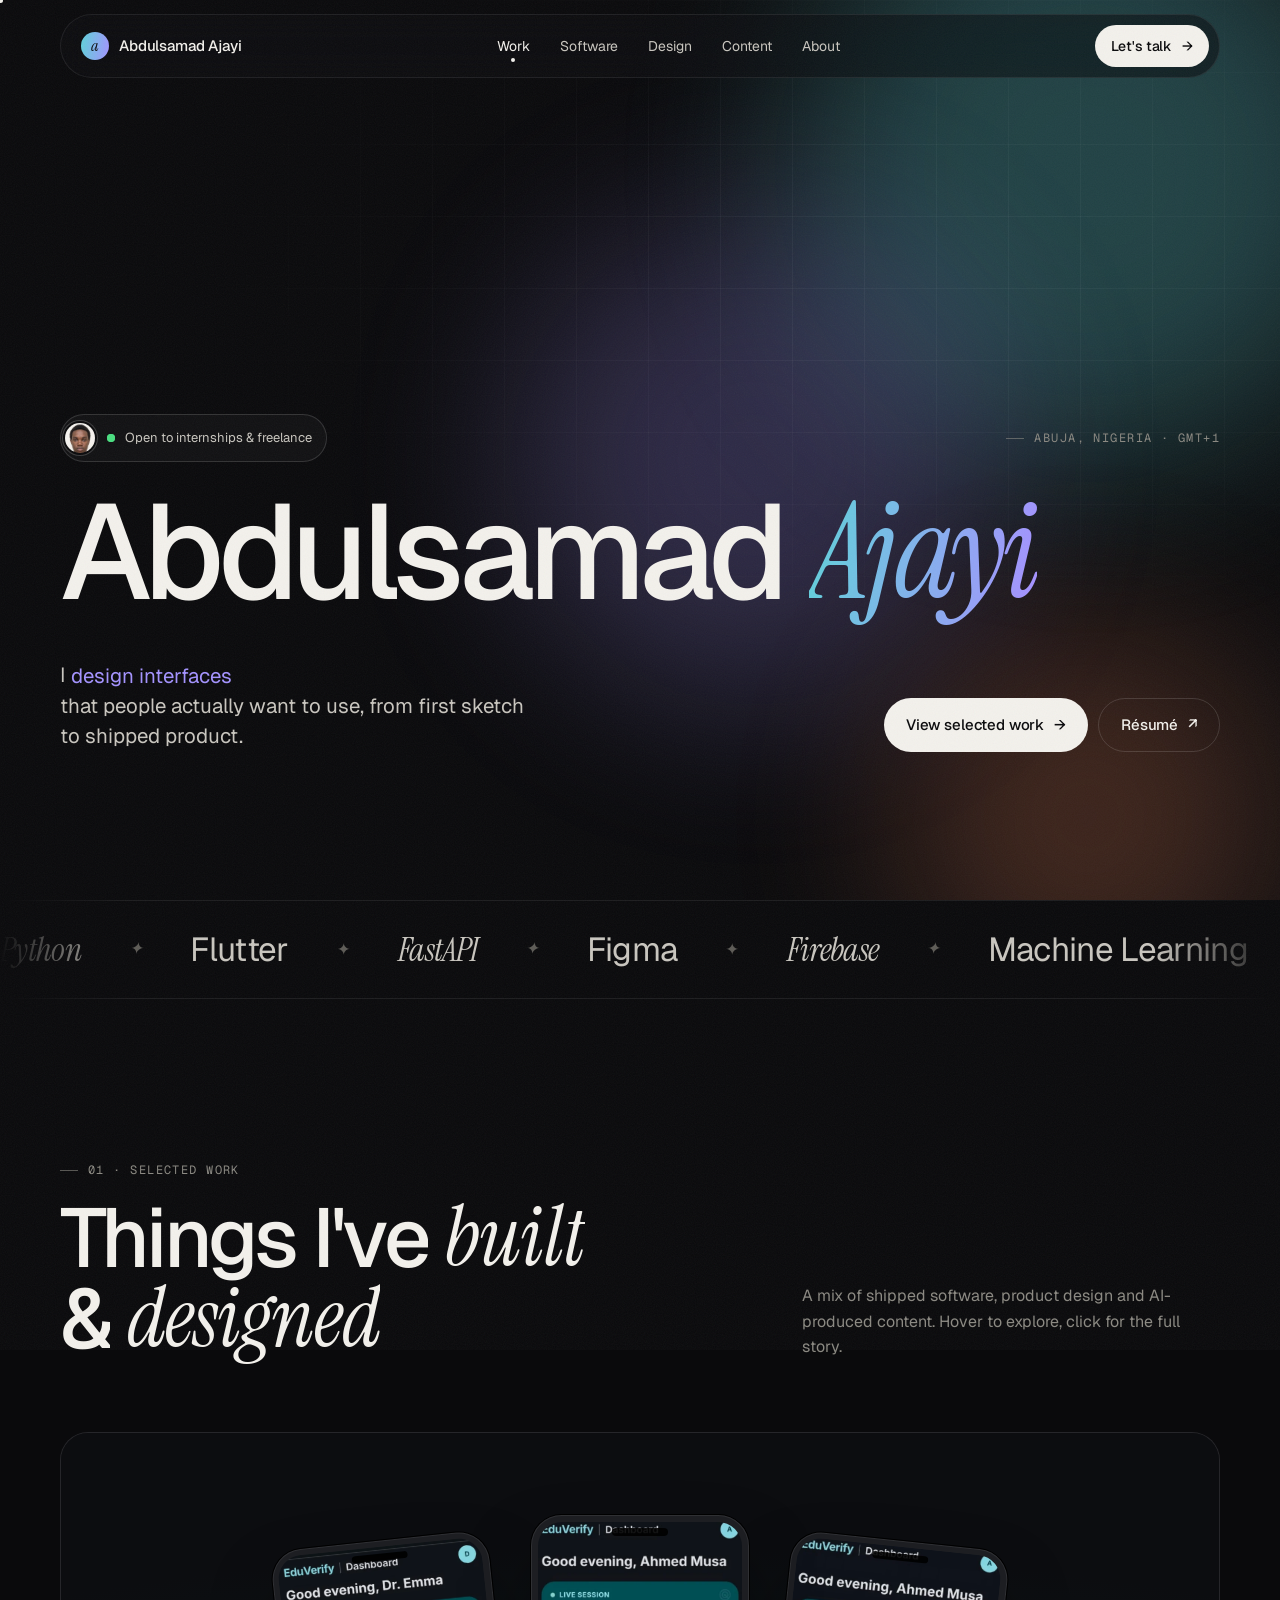
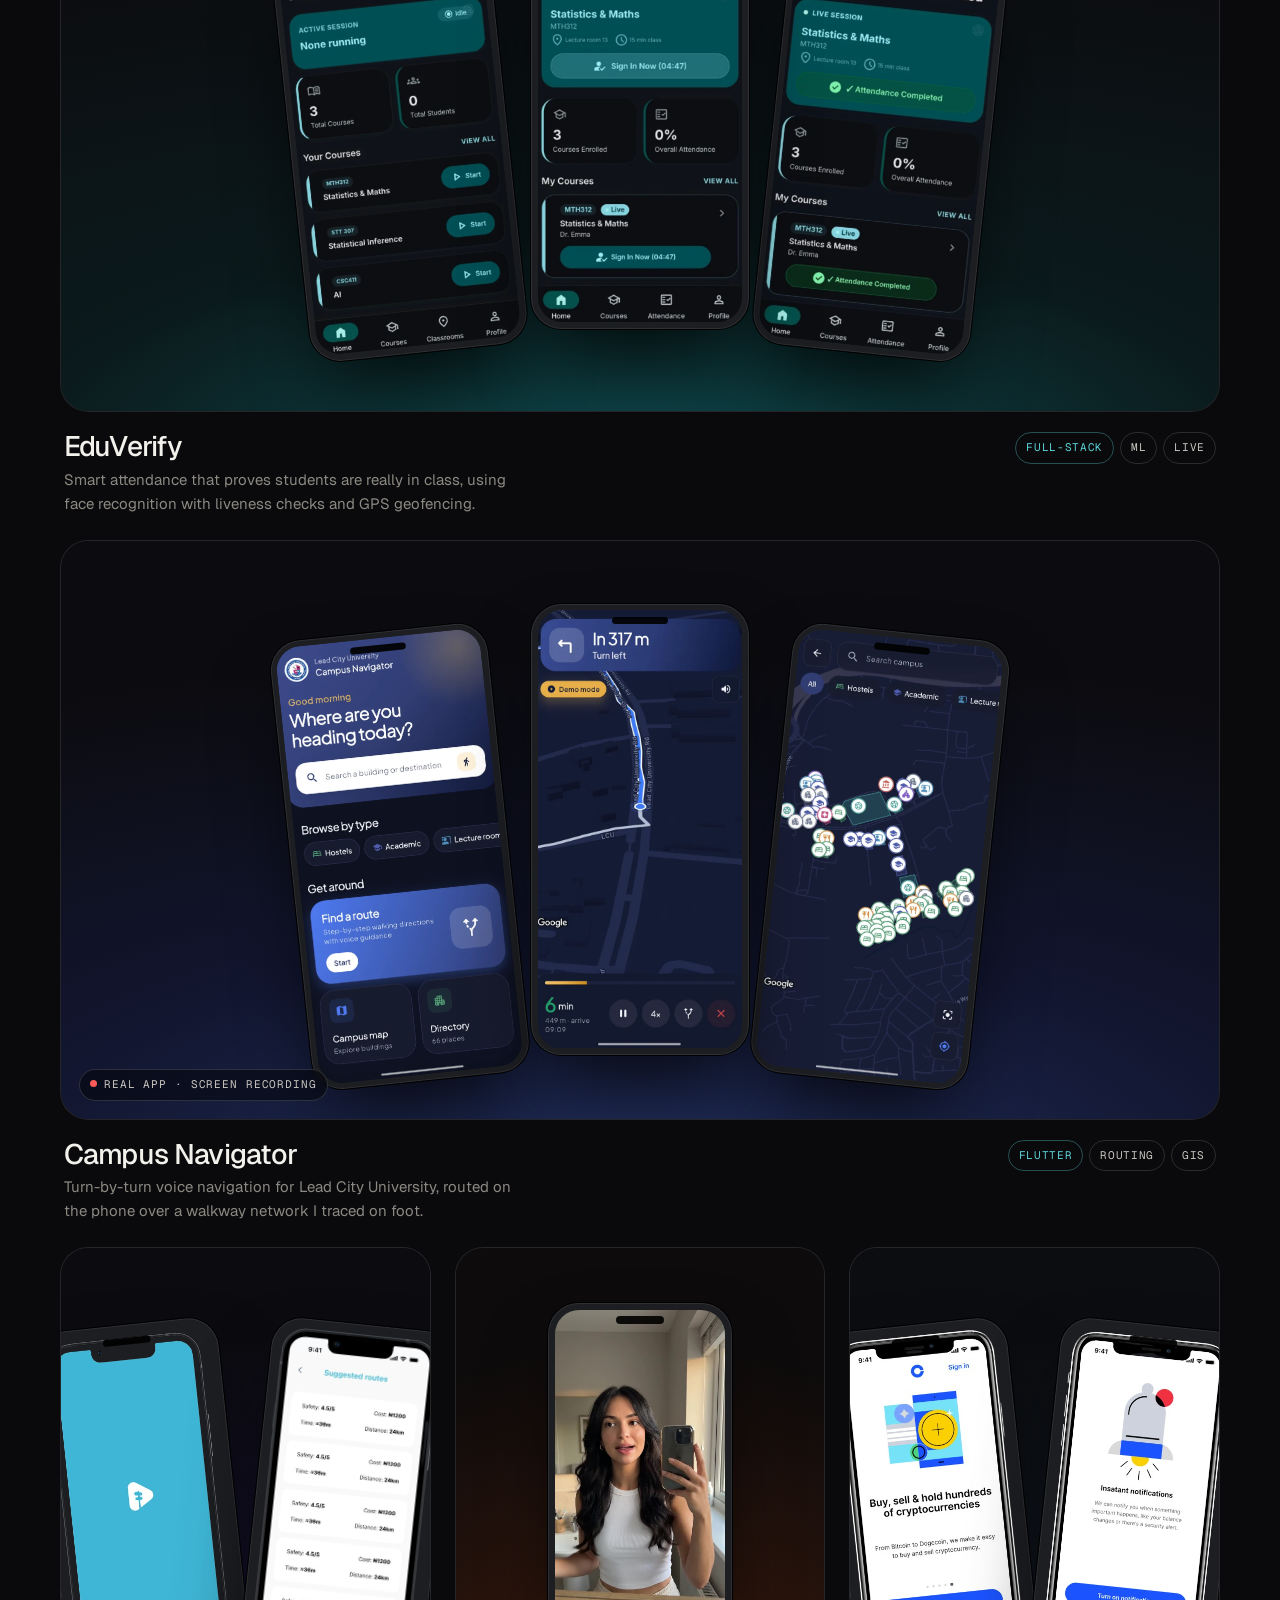
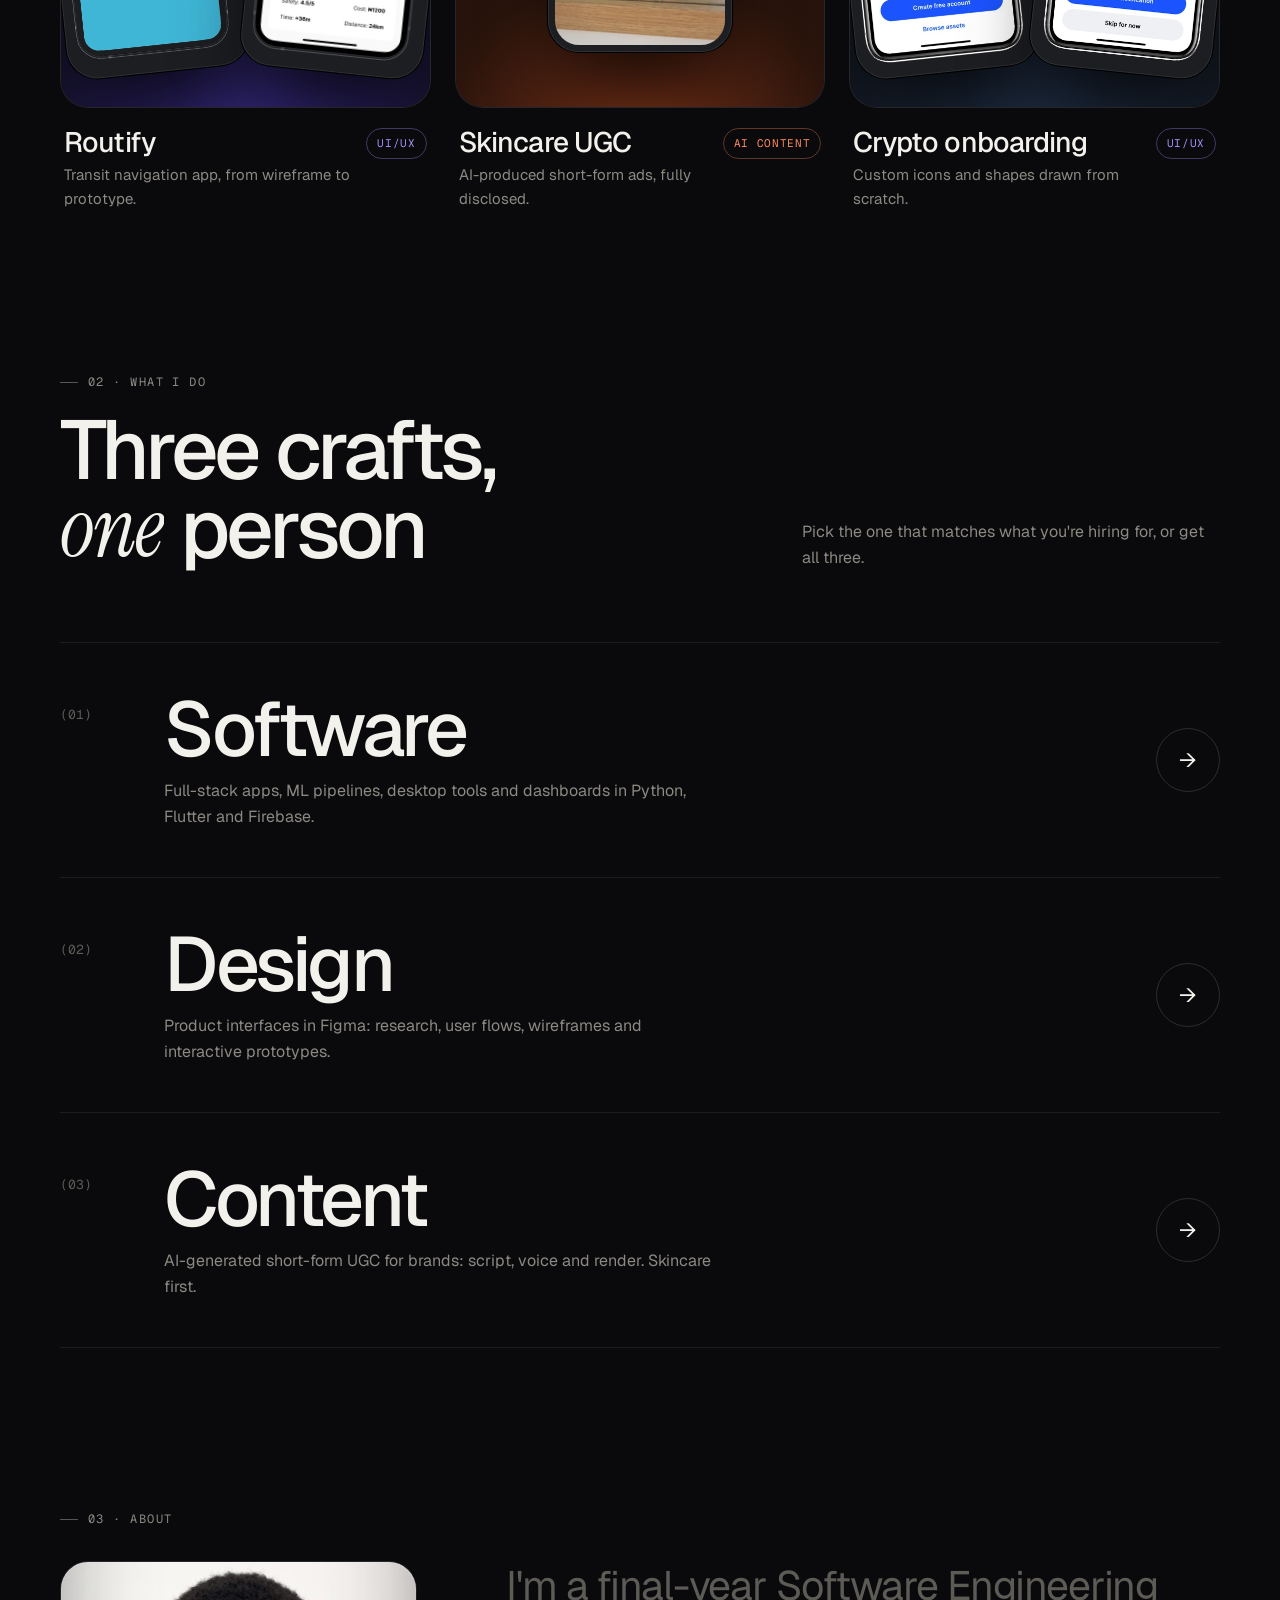
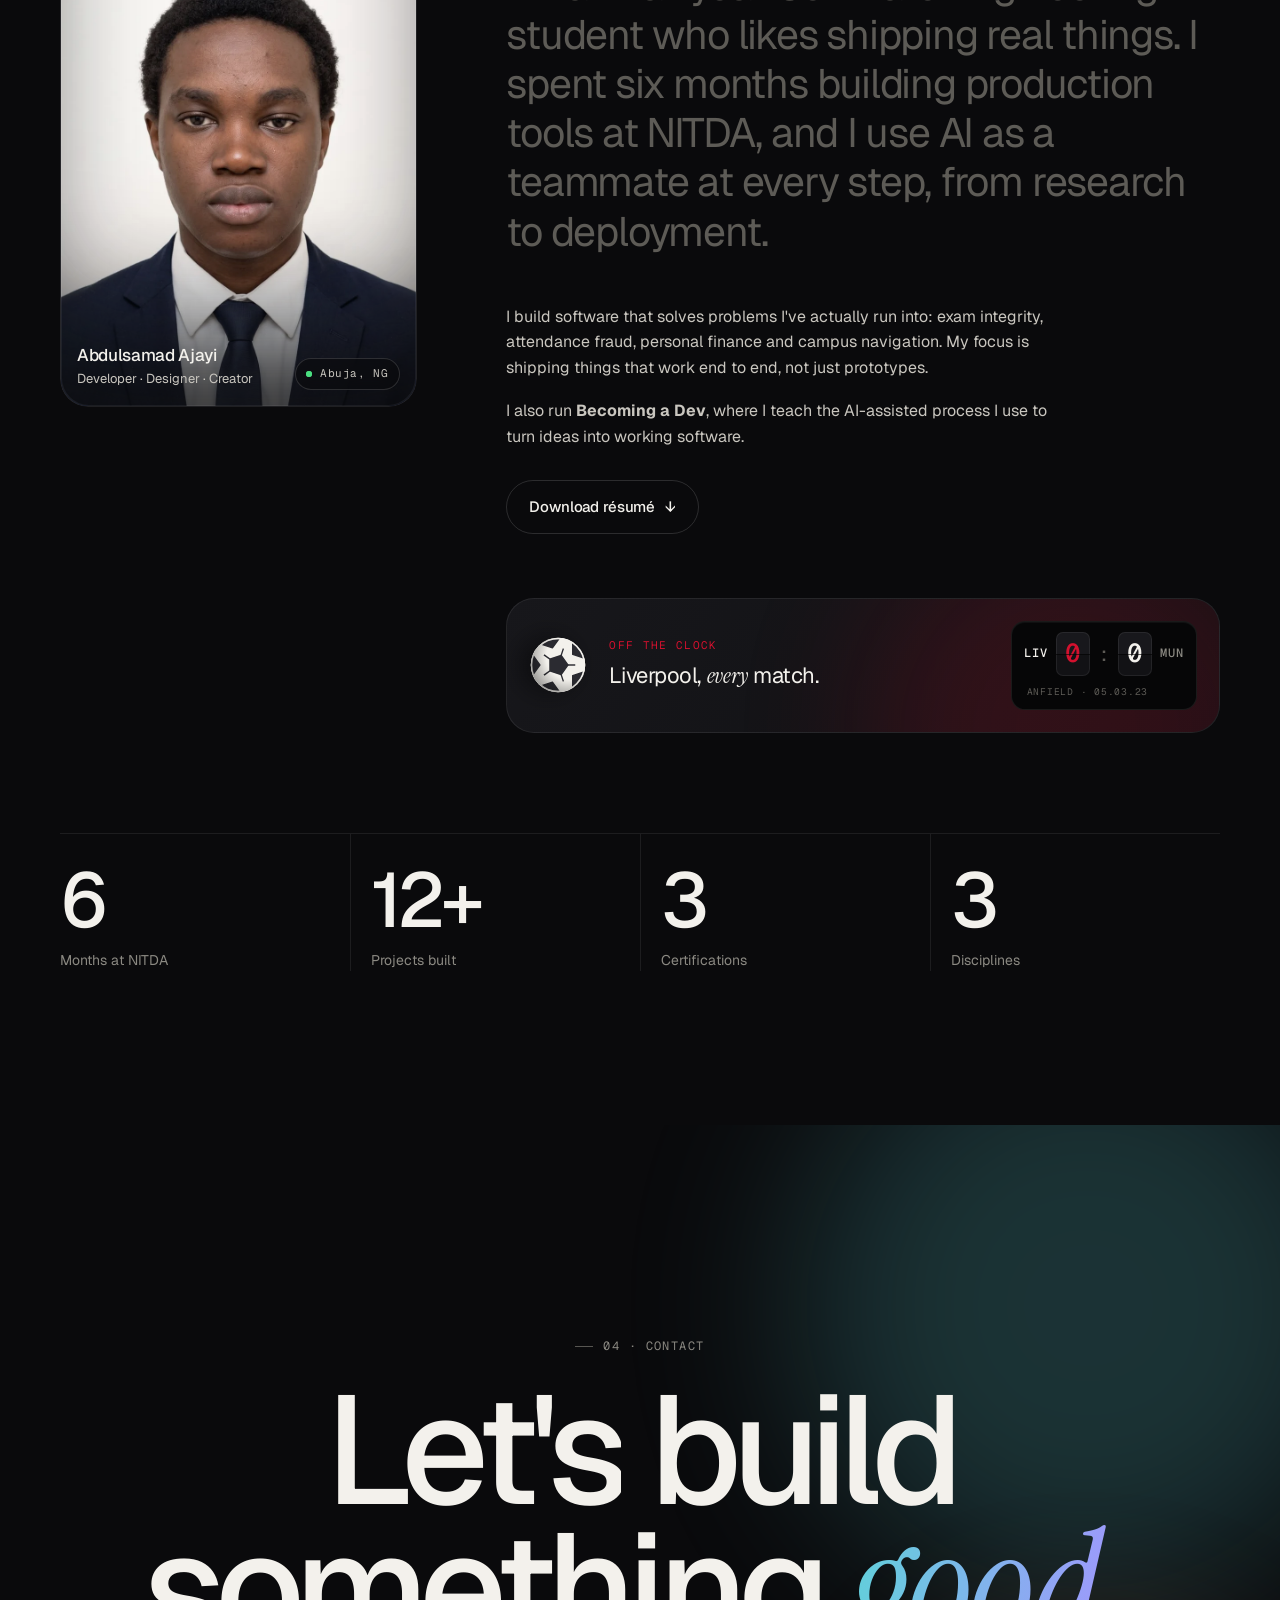
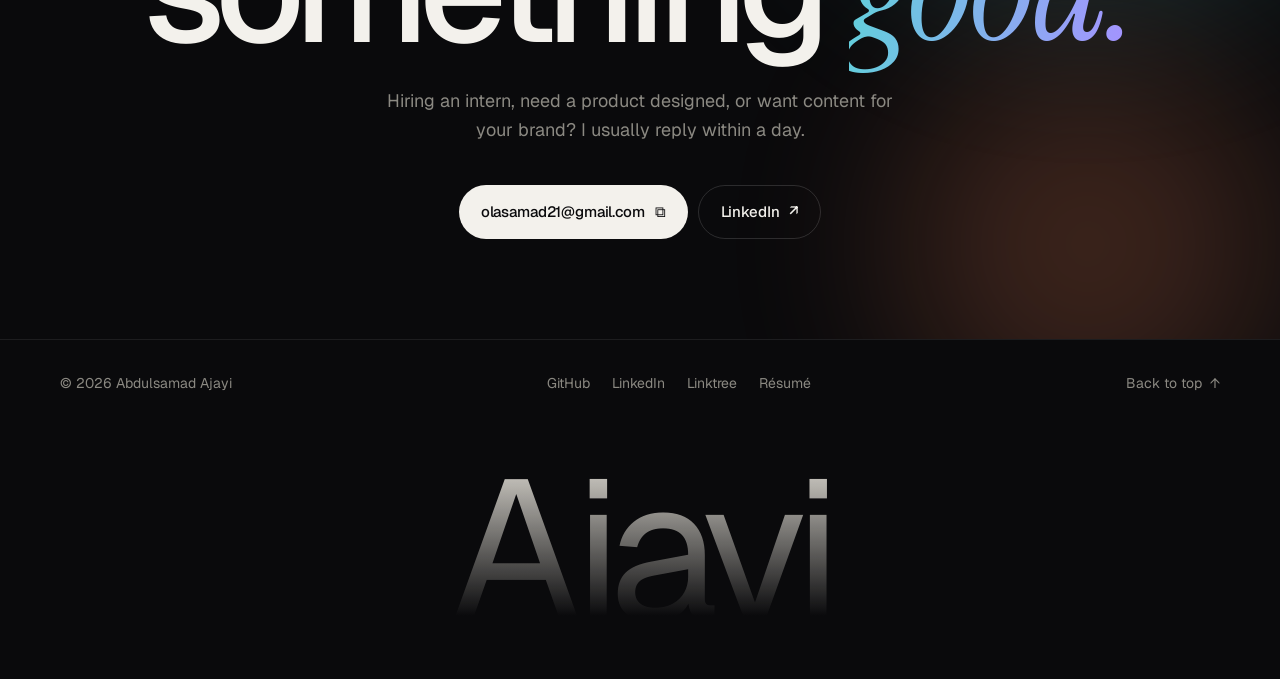
==== commit 098c45b6: "Add Campus Navigator case study and feature it on the homepage - New case study page: problem and ap" ====
--- a/index.html
+++ b/index.html
@@ -112,12 +112,32 @@
           </div>
         </a>
 
+        <!-- Campus Navigator -->
+        <a class="work wide" href="campus-navigator.html" data-reveal>
+          <div class="work-media" data-cursor="View case" data-tilt>
+            <div class="inner stage navy">
+              <div class="phone tall tilt-l"><img src="img/campus/home.webp" alt="Campus Navigator home screen" loading="lazy"></div>
+              <div class="phone tall mid" style="z-index:2">
+                <video data-loop muted playsinline loop preload="none" poster="img/campus/poster.webp" aria-label="Screen recording of Campus Navigator giving turn-by-turn directions"><source src="img/campus/campus-walkthrough.mp4" type="video/mp4"></video>
+              </div>
+              <div class="phone tall tilt-r"><img src="img/campus/map.webp" alt="Campus map with every building marked" loading="lazy"></div>
+            </div>
+            <span class="ph-chip"><span class="rec-dot"></span>Real app · screen recording</span>
+          </div>
+          <div class="work-meta">
+            <div>
+              <h3>Campus Navigator <span class="arr">↗</span></h3>
+              <p>Turn-by-turn voice navigation for Lead City University, routed on the phone over a walkway network I traced on foot.</p>
+            </div>
+            <div class="tags"><span class="tag dev">Flutter</span><span class="tag">Routing</span><span class="tag">GIS</span></div>
+          </div>
+        </a>
+
         <!-- Routify -->
-        <a class="work w7" href="uiux-portfolio.html#routify" data-reveal>
+        <a class="work w4" href="uiux-portfolio.html#routify" data-reveal>
           <div class="work-media" data-cursor="View" data-tilt>
             <div class="inner stage violet">
               <div class="phone sm tilt-l"><img src="img/routify-02.png" alt="Routify suggested routes screen" loading="lazy"></div>
-              <div class="phone sm mid" style="z-index:2"><img src="img/routify-01.png" alt="Routify home screen" loading="lazy"></div>
               <div class="phone sm tilt-r"><img src="img/routify-03.png" alt="Routify route detail screen" loading="lazy"></div>
             </div>
           </div>
@@ -128,7 +148,7 @@
         </a>
 
         <!-- UGC -->
-        <a class="work w5" href="ugc-portfolio.html" data-reveal style="--d:.1s">
+        <a class="work w4" href="ugc-portfolio.html" data-reveal style="--d:.08s">
           <div class="work-media" data-cursor="Watch" data-tilt>
             <div class="inner stage coral">
               <div class="phone mid">
@@ -143,7 +163,7 @@
         </a>
 
         <!-- Crypto -->
-        <a class="work w5" href="uiux-portfolio.html#crypto" data-reveal>
+        <a class="work w4" href="uiux-portfolio.html#crypto" data-reveal style="--d:.16s">
           <div class="work-media" data-cursor="View" data-tilt>
             <div class="inner stage steel">
               <div class="phone sm tilt-l"><img src="img/crypto-04.png" alt="Crypto app custom icon screen" loading="lazy"></div>
@@ -156,28 +176,6 @@
           </div>
         </a>
 
-        <!-- Finance -->
-        <a class="work w7" href="dev-portfolio.html#projects" data-reveal style="--d:.1s">
-          <div class="work-media" data-cursor="View" data-tilt>
-            <div class="inner stage olive">
-              <div class="mock-win">
-                <div class="mock-bar"><i></i><i></i><i></i><b>finance-dashboard · streamlit</b></div>
-                <div class="mock-body fin">
-                  <div class="kpi"><small>Spent · Oct</small><strong>₦184,250</strong></div>
-                  <div class="kpi"><small>Top category</small><strong>Food</strong></div>
-                  <div class="chart">
-                    <span style="--h:45%;--i:0"></span><span style="--h:70%;--i:1"></span><span style="--h:52%;--i:2"></span><span style="--h:88%;--i:3"></span><span style="--h:61%;--i:4"></span><span style="--h:76%;--i:5"></span><span style="--h:40%;--i:6"></span><span style="--h:94%;--i:7"></span>
-                  </div>
-                </div>
-              </div>
-            </div>
-            <span class="ph-chip">Preview · screens coming soon</span>
-          </div>
-          <div class="work-meta">
-            <div><h3>Finance dashboard <span class="arr">↗</span></h3><p>Turns bank and OPay statements into spending insights.</p></div>
-            <div class="tags"><span class="tag dev">Python</span><span class="tag">Data</span></div>
-          </div>
-        </a>
       </div>
     </div>
   </section>
--- a/assets/css/site.css
+++ b/assets/css/site.css
@@ -759,3 +759,33 @@
   .board-meta{ flex-direction:column; align-items:flex-end; gap:4px; }
 }
 @media (prefers-reduced-motion:reduce){ .js .lfc .lfc-ball{ transform:none; opacity:1; } }
+
+/* real screen-recording phones */
+.phone.tall{ aspect-ratio:600/1244; }
+.phone video{ width:100%; height:100%; object-fit:cover; border-radius:clamp(14px,1.9vw,27px); background:#0E1226; }
+.rec-dot{ display:inline-block; width:7px; height:7px; margin-right:7px; border-radius:50%; background:#FF5A5A; vertical-align:1px; animation:blink 1.4s steps(1) infinite; }
+
+/* ---------- Campus Navigator ---------- */
+body.t-nav{ --accent:#7FA2FF; }
+body.t-nav .orb{ background:#4E6BFF; }
+.stage.navy{ background:radial-gradient(120% 90% at 50% 110%,#22305E 0%,#121630 45%,#0C0C10 100%); }
+.flow.four{ grid-template-columns:repeat(4,1fr); }
+@media (max-width:1100px){ .flow.four{ grid-template-columns:repeat(2,1fr); } }
+@media (max-width:560px){ .flow.four{ grid-template-columns:1fr; } }
+.flow.four .flow-step .phone{ width:70%; }
+.walk-reel{ width:min(100%,340px); justify-self:center; }
+
+/* app screen tour */
+.screens{ display:grid; grid-template-columns:repeat(3,1fr); gap:clamp(18px,3vw,40px); }
+.screen{ margin:0; text-align:center; }
+.screen .phone{ width:min(80%,290px); margin:0 auto 26px; cursor:pointer; transition:transform .9s var(--ease), box-shadow .9s var(--ease); }
+.screen:hover .phone{ transform:translateY(-10px) rotate(-1.5deg); box-shadow:0 0 0 1px rgba(255,255,255,.1) inset,0 60px 90px -30px rgba(0,0,0,.9),0 0 60px -10px color-mix(in srgb,var(--accent) 35%,transparent); }
+.screen:nth-child(2):hover .phone{ transform:translateY(-10px) rotate(1.5deg); }
+.screen figcaption{ max-width:32ch; margin:0 auto; color:var(--soft); font-size:15px; }
+.screen figcaption .n{ display:block; font-family:var(--mono); font-size:11px; letter-spacing:.1em; text-transform:uppercase; color:var(--accent); margin-bottom:8px; }
+.screen figcaption strong{ display:block; color:var(--ink); font-size:22px; font-weight:500; letter-spacing:-.02em; margin-bottom:6px; }
+@media (max-width:760px){
+  .screens{ grid-template-columns:none; grid-auto-flow:column; grid-auto-columns:74%; overflow-x:auto; scroll-snap-type:x mandatory; padding:12px 4px 18px; margin:0 -4px; scrollbar-width:none; }
+  .screens::-webkit-scrollbar{ display:none; }
+  .screen{ scroll-snap-align:center; }
+}
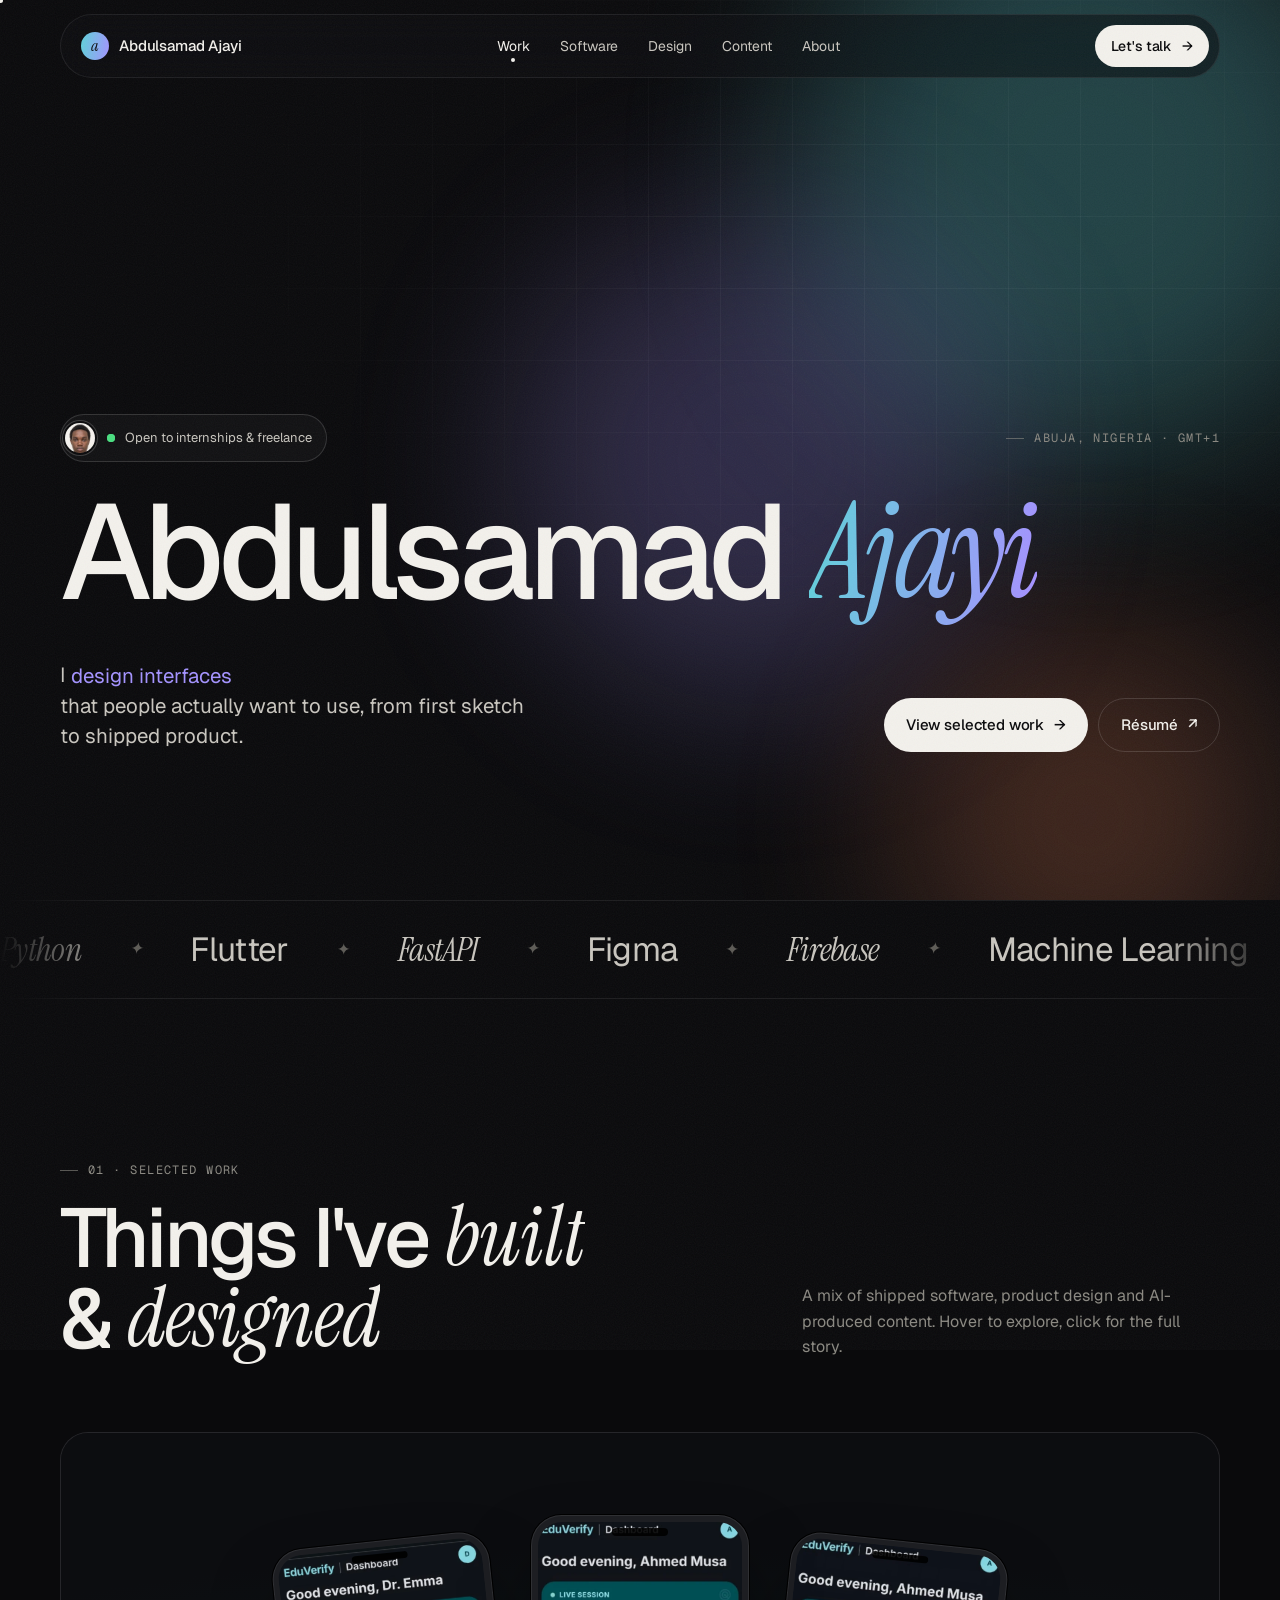
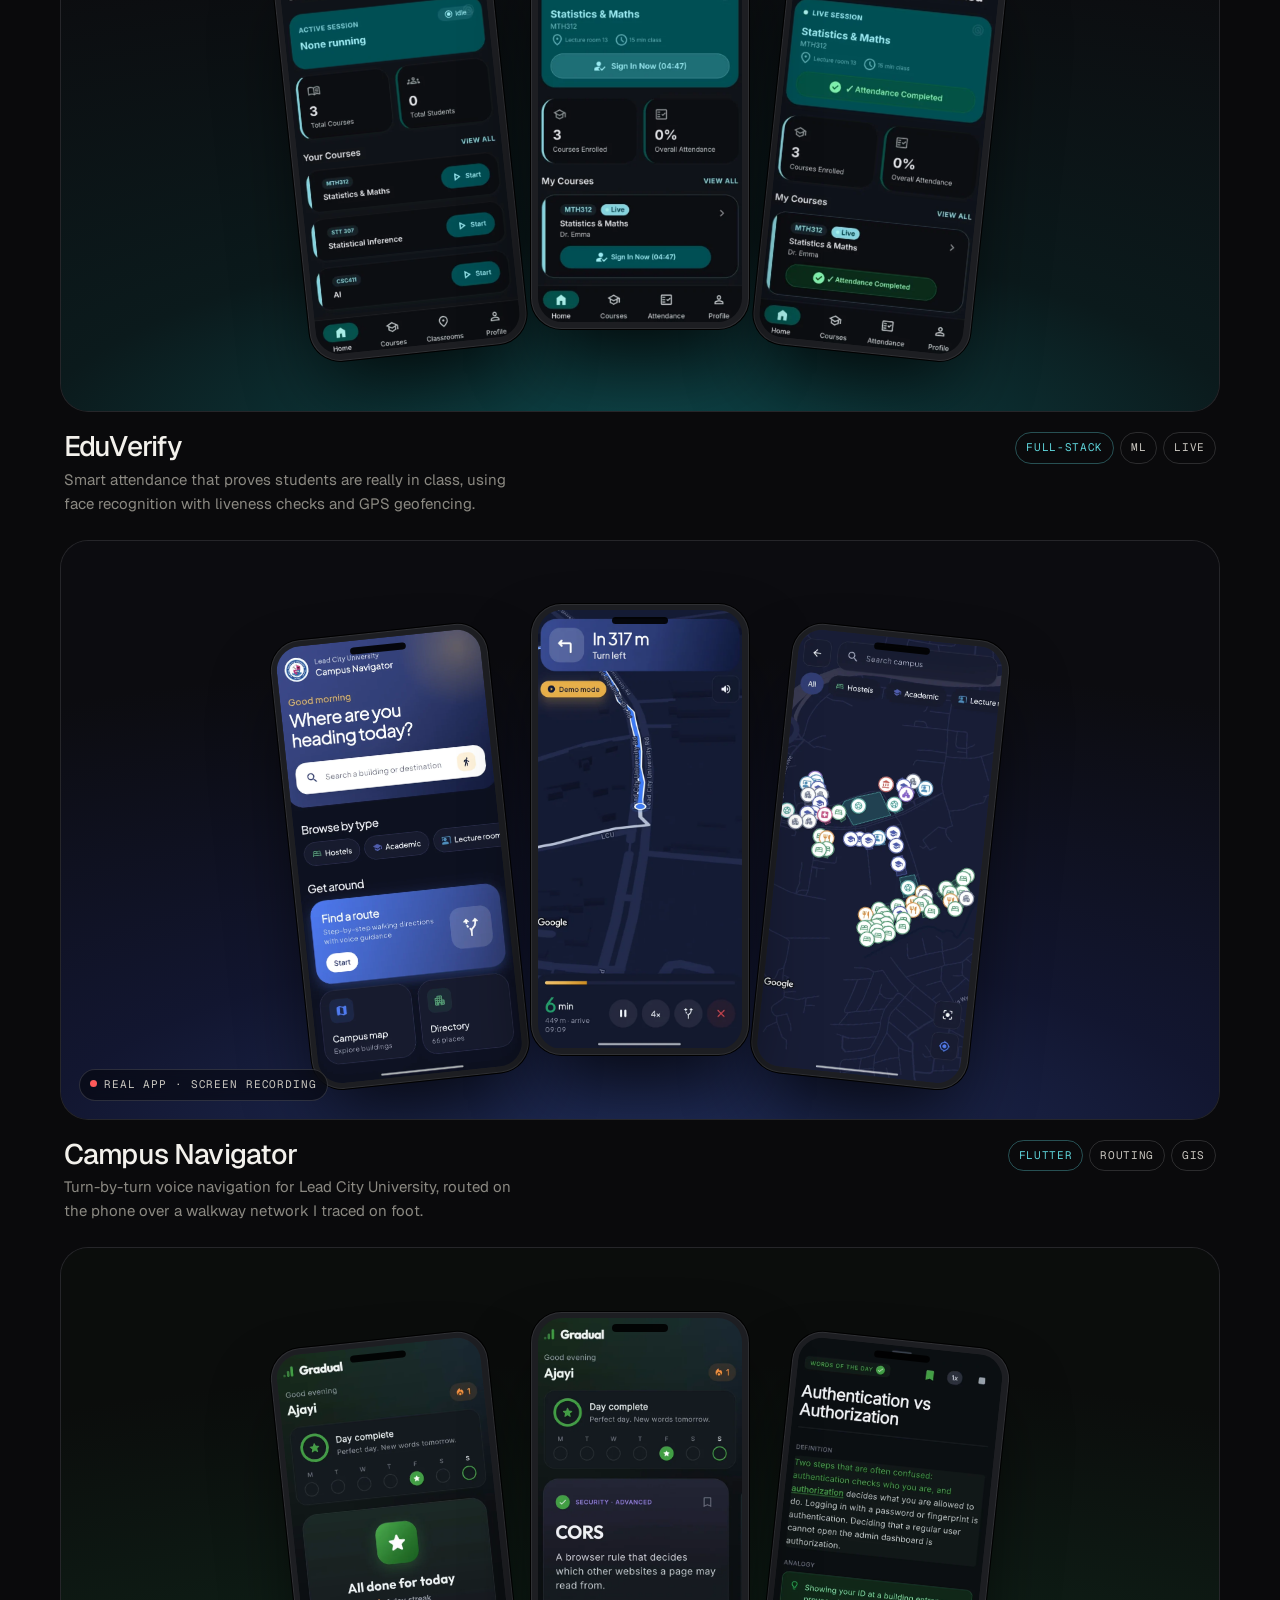
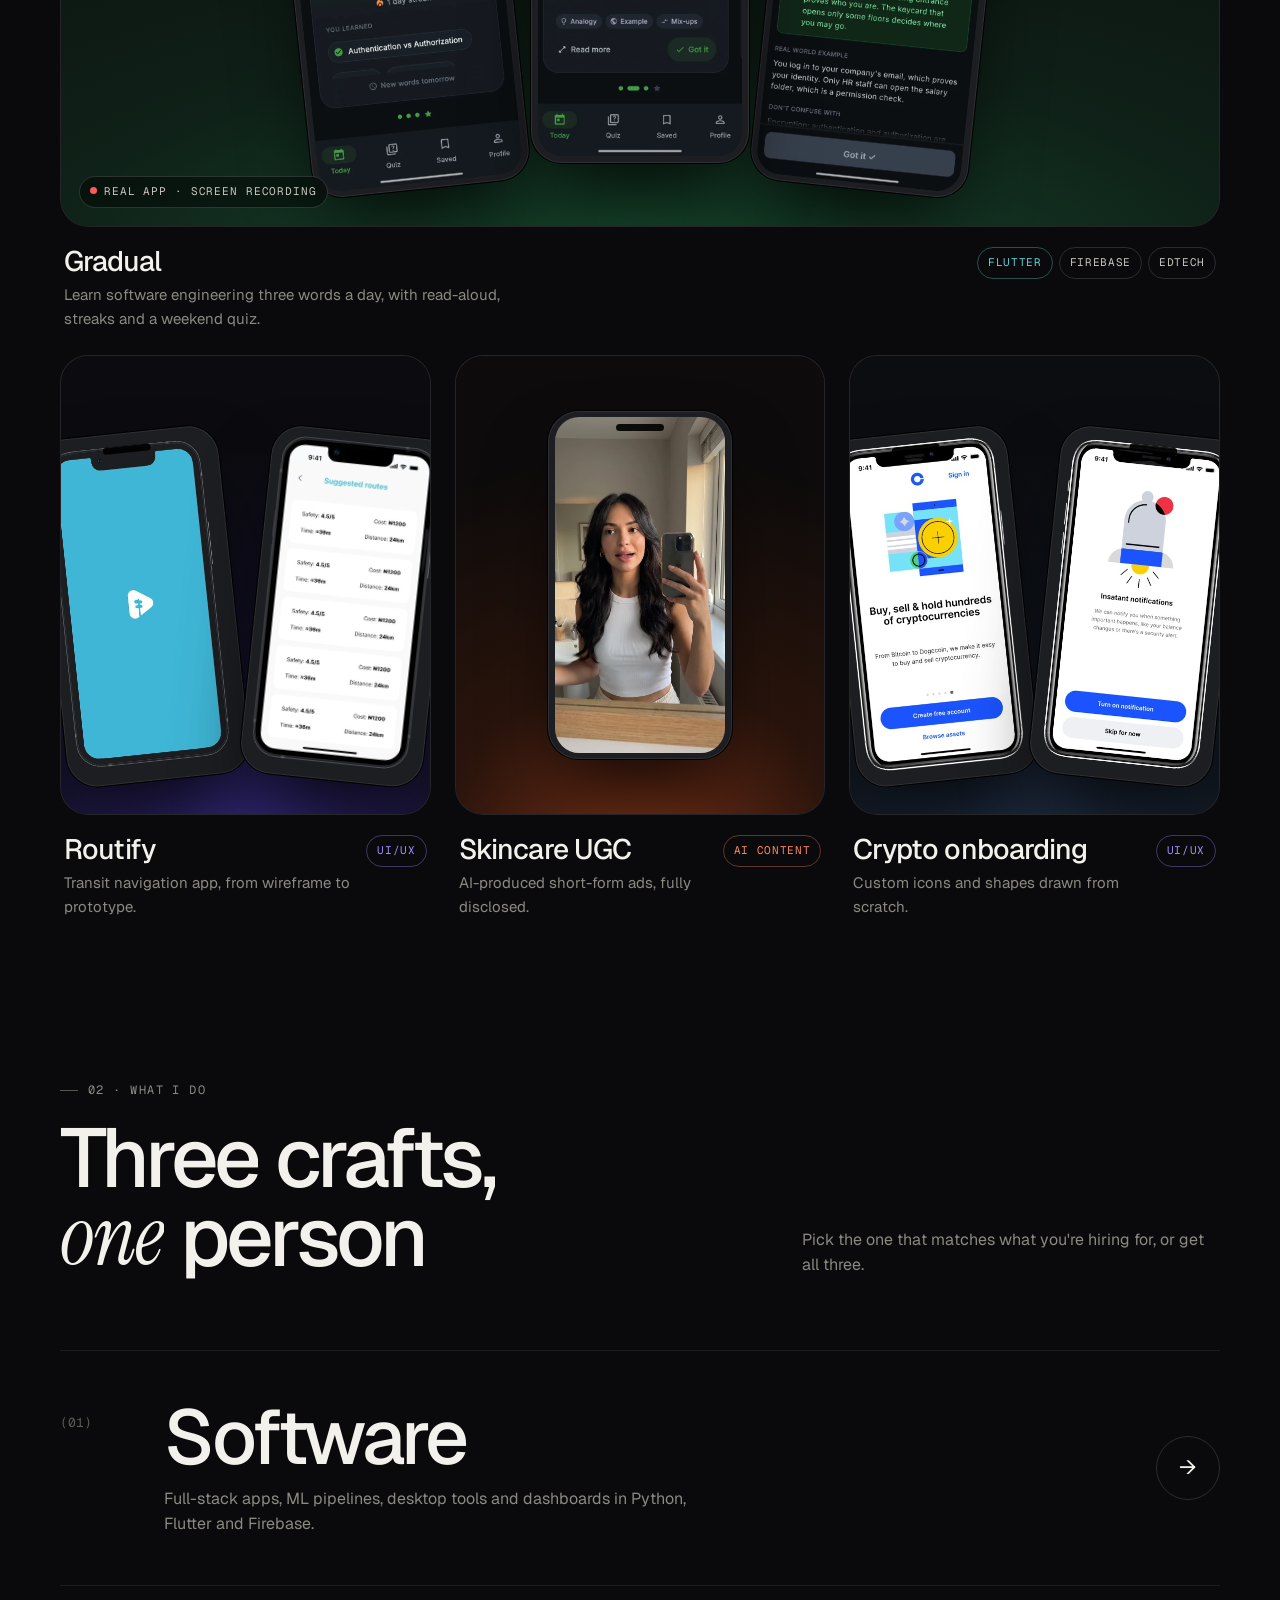
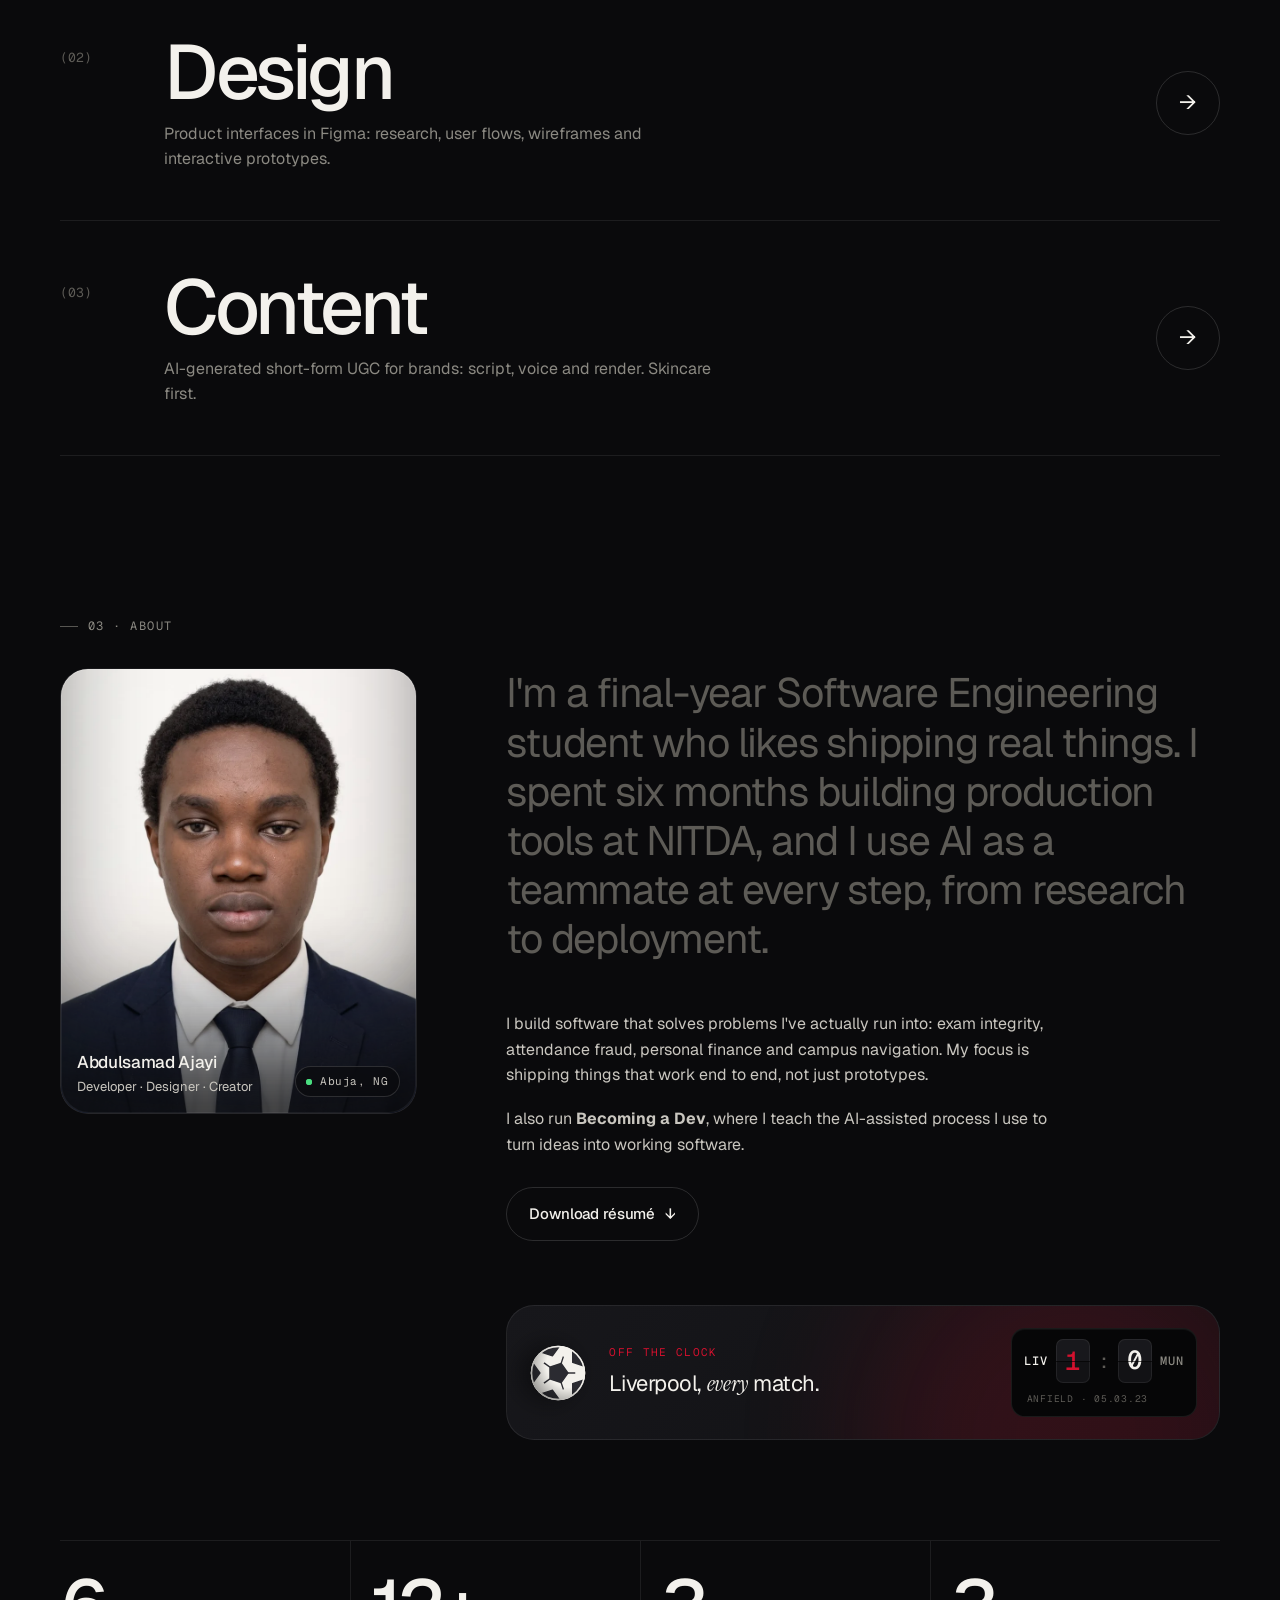
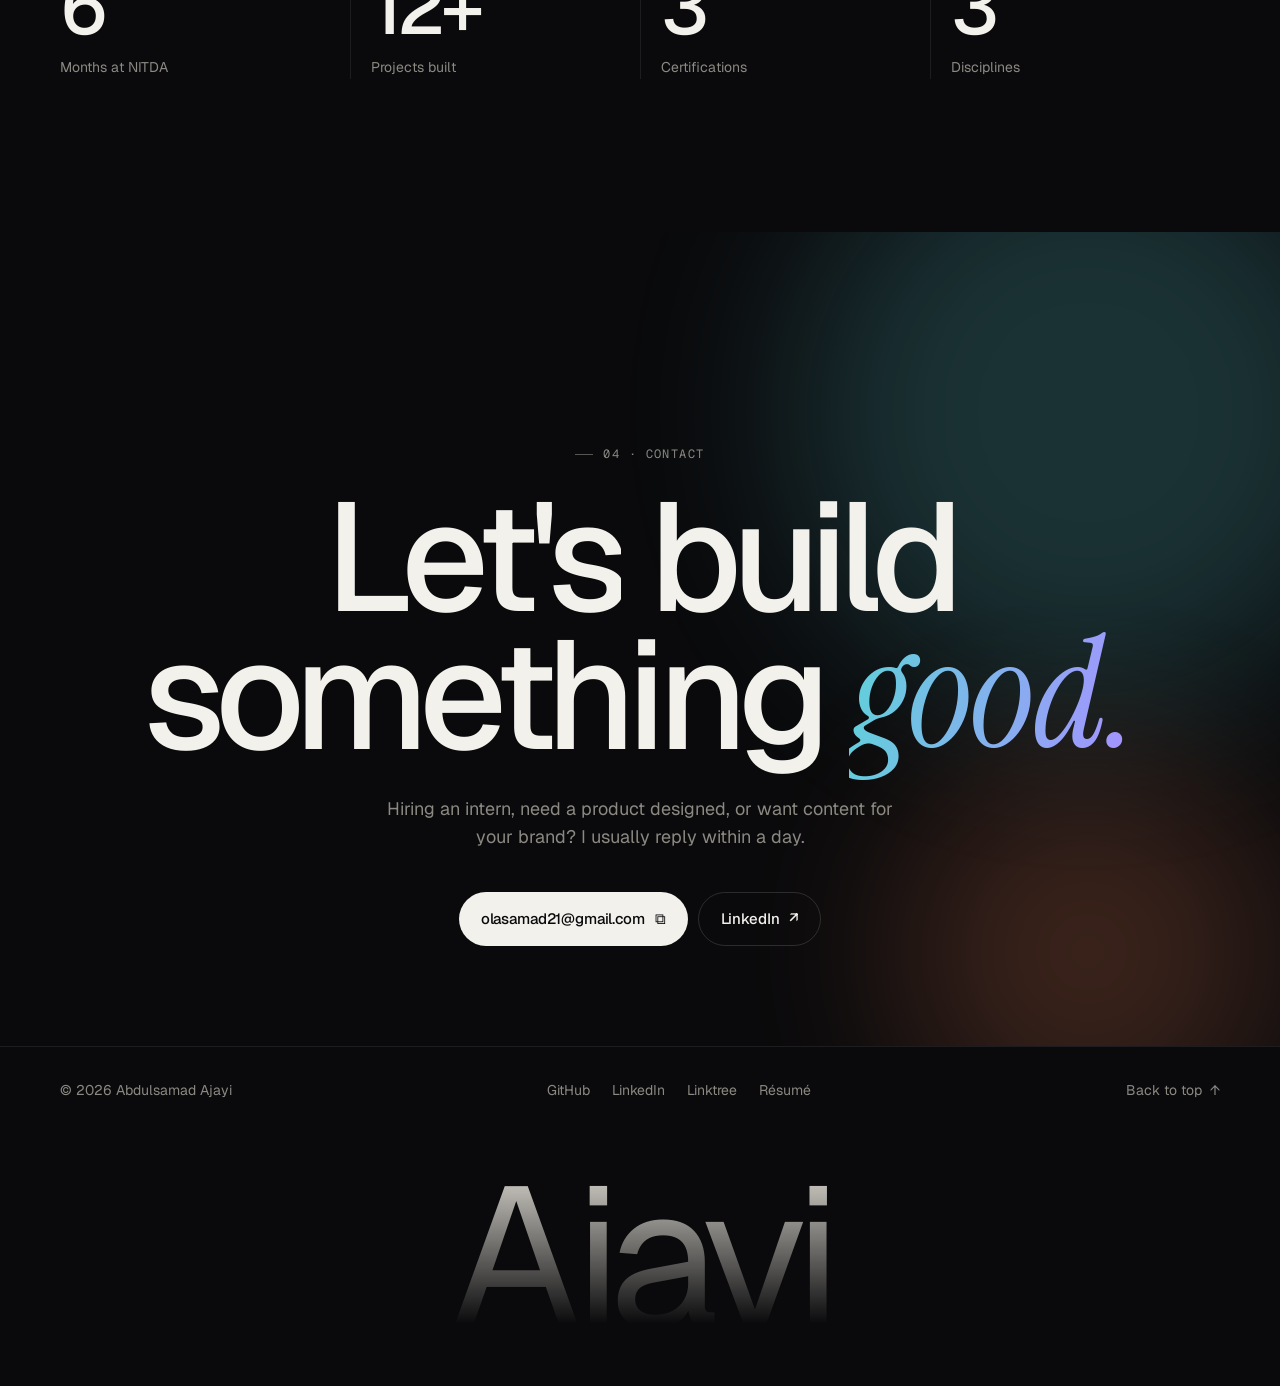
==== commit 833e4370: "Add Gradual case study and feature it as a flagship project - New case study: walkthrough recorded o" ====
--- a/index.html
+++ b/index.html
@@ -130,6 +130,27 @@
               <p>Turn-by-turn voice navigation for Lead City University, routed on the phone over a walkway network I traced on foot.</p>
             </div>
             <div class="tags"><span class="tag dev">Flutter</span><span class="tag">Routing</span><span class="tag">GIS</span></div>
+          </div>
+        </a>
+
+        <!-- Gradual -->
+        <a class="work wide" href="gradual.html" data-reveal>
+          <div class="work-media" data-cursor="View case" data-tilt>
+            <div class="inner stage forest">
+              <div class="phone tall tilt-l"><img src="img/gradual/today.webp" alt="Gradual Today screen with a day-complete streak" loading="lazy"></div>
+              <div class="phone tall mid" style="z-index:2">
+                <video data-loop muted playsinline loop preload="none" poster="img/gradual/card-cors.webp" aria-label="Screen recording of Gradual: swiping word cards and listening with read-aloud"><source src="img/gradual/gradual-walkthrough.mp4" type="video/mp4"></video>
+              </div>
+              <div class="phone tall tilt-r"><img src="img/gradual/reader.webp" alt="Gradual reader with read-aloud highlighting" loading="lazy"></div>
+            </div>
+            <span class="ph-chip"><span class="rec-dot"></span>Real app · screen recording</span>
+          </div>
+          <div class="work-meta">
+            <div>
+              <h3>Gradual <span class="arr">↗</span></h3>
+              <p>Learn software engineering three words a day, with read-aloud, streaks and a weekend quiz.</p>
+            </div>
+            <div class="tags"><span class="tag dev">Flutter</span><span class="tag">Firebase</span><span class="tag">EdTech</span></div>
           </div>
         </a>
 
--- a/assets/css/site.css
+++ b/assets/css/site.css
@@ -147,11 +147,13 @@
 .burger[aria-expanded="true"] span:nth-child(2){ top:20.5px; transform:rotate(-45deg); }
 
 .menu{
-  position:fixed; inset:0; z-index:90; background:rgba(10,10,12,.96); backdrop-filter:blur(20px);
+  position:fixed; inset:0; z-index:90; background:var(--bg);
   display:flex; flex-direction:column; justify-content:center; padding:100px var(--gutter) 40px;
-  clip-path:circle(0% at calc(100% - 40px) 40px); transition:clip-path .8s var(--ease); visibility:hidden;
-}
-.menu.open{ clip-path:circle(150% at calc(100% - 40px) 40px); visibility:visible; }
+  /* grows from the burger button; no backdrop blur, which made phones flicker mid-animation */
+  clip-path:circle(20px at calc(100% - 43px) 41px); visibility:hidden; will-change:clip-path;
+  transition:clip-path .65s var(--ease-io), visibility 0s linear .65s;
+}
+.menu.open{ clip-path:circle(160vmax at calc(100% - 43px) 41px); visibility:visible; transition:clip-path .65s var(--ease-io), visibility 0s; }
 .menu > a{ display:block; font-size:clamp(40px,11vw,64px); line-height:1.15; letter-spacing:-.03em; padding:4px 0; overflow:hidden; }
 .menu > a span{ display:inline-block; transform:translateY(110%); transition:transform .8s var(--ease); }
 .menu.open > a span{ transform:none; }
@@ -731,12 +733,15 @@
   position:relative; display:grid; place-items:center; width:34px; height:44px; border-radius:7px;
   font-family:var(--mono); font-size:26px; font-weight:500; color:var(--ink); font-variant-numeric:tabular-nums;
   background:linear-gradient(#18181C 50%,#121215 50%); box-shadow:inset 0 0 0 1px rgba(255,255,255,.07);
-  perspective:200px;
-}
-.digit::after{ content:""; position:absolute; left:0; right:0; top:50%; height:1px; background:rgba(0,0,0,.6); }
+  overflow:hidden;
+}
+.digit::after{ content:""; position:absolute; left:0; right:0; top:50%; height:1px; background:rgba(0,0,0,.6); z-index:1; }
 .digit[data-score]{ color:var(--lfc); }
-.digit.tick{ animation:flip .42s var(--ease); }
-@keyframes flip{ 0%{ transform:rotateX(-90deg); opacity:.3; } 100%{ transform:none; opacity:1; } }
+/* each new number drops in from above; the box itself never rotates, so a digit is always visible */
+.digit .d{ display:block; line-height:1; animation:digitIn .24s cubic-bezier(.2,.9,.3,1.2) both; }
+@keyframes digitIn{ from{ transform:translateY(-110%); } to{ transform:none; } }
+.digit.tick{ animation:digitPop .26s var(--ease); }
+@keyframes digitPop{ 0%{ box-shadow:inset 0 0 0 1px rgba(255,255,255,.07); } 40%{ box-shadow:inset 0 0 0 1px color-mix(in srgb,var(--lfc) 70%,transparent), 0 0 18px -2px color-mix(in srgb,var(--lfc) 60%,transparent); } 100%{ box-shadow:inset 0 0 0 1px rgba(255,255,255,.07); } }
 .dash{ font-family:var(--mono); color:var(--dim); font-size:20px; }
 .board-meta{ display:flex; align-items:center; gap:8px; font-family:var(--mono); font-size:9.5px; letter-spacing:.08em; text-transform:uppercase; color:var(--dim); }
 .ft-tag{ padding:2px 6px; border-radius:4px; background:var(--lfc); color:#fff; opacity:0; transform:scale(.6); transition:.5s var(--ease); }
@@ -789,3 +794,8 @@
   .screens::-webkit-scrollbar{ display:none; }
   .screen{ scroll-snap-align:center; }
 }
+
+/* ---------- Gradual ---------- */
+body.t-grad{ --accent:#5BD687; }
+body.t-grad .orb{ background:#2E9E5B; }
+.stage.forest{ background:radial-gradient(120% 90% at 50% 110%,#16492D 0%,#0F2118 45%,#0B0D0C 100%); }
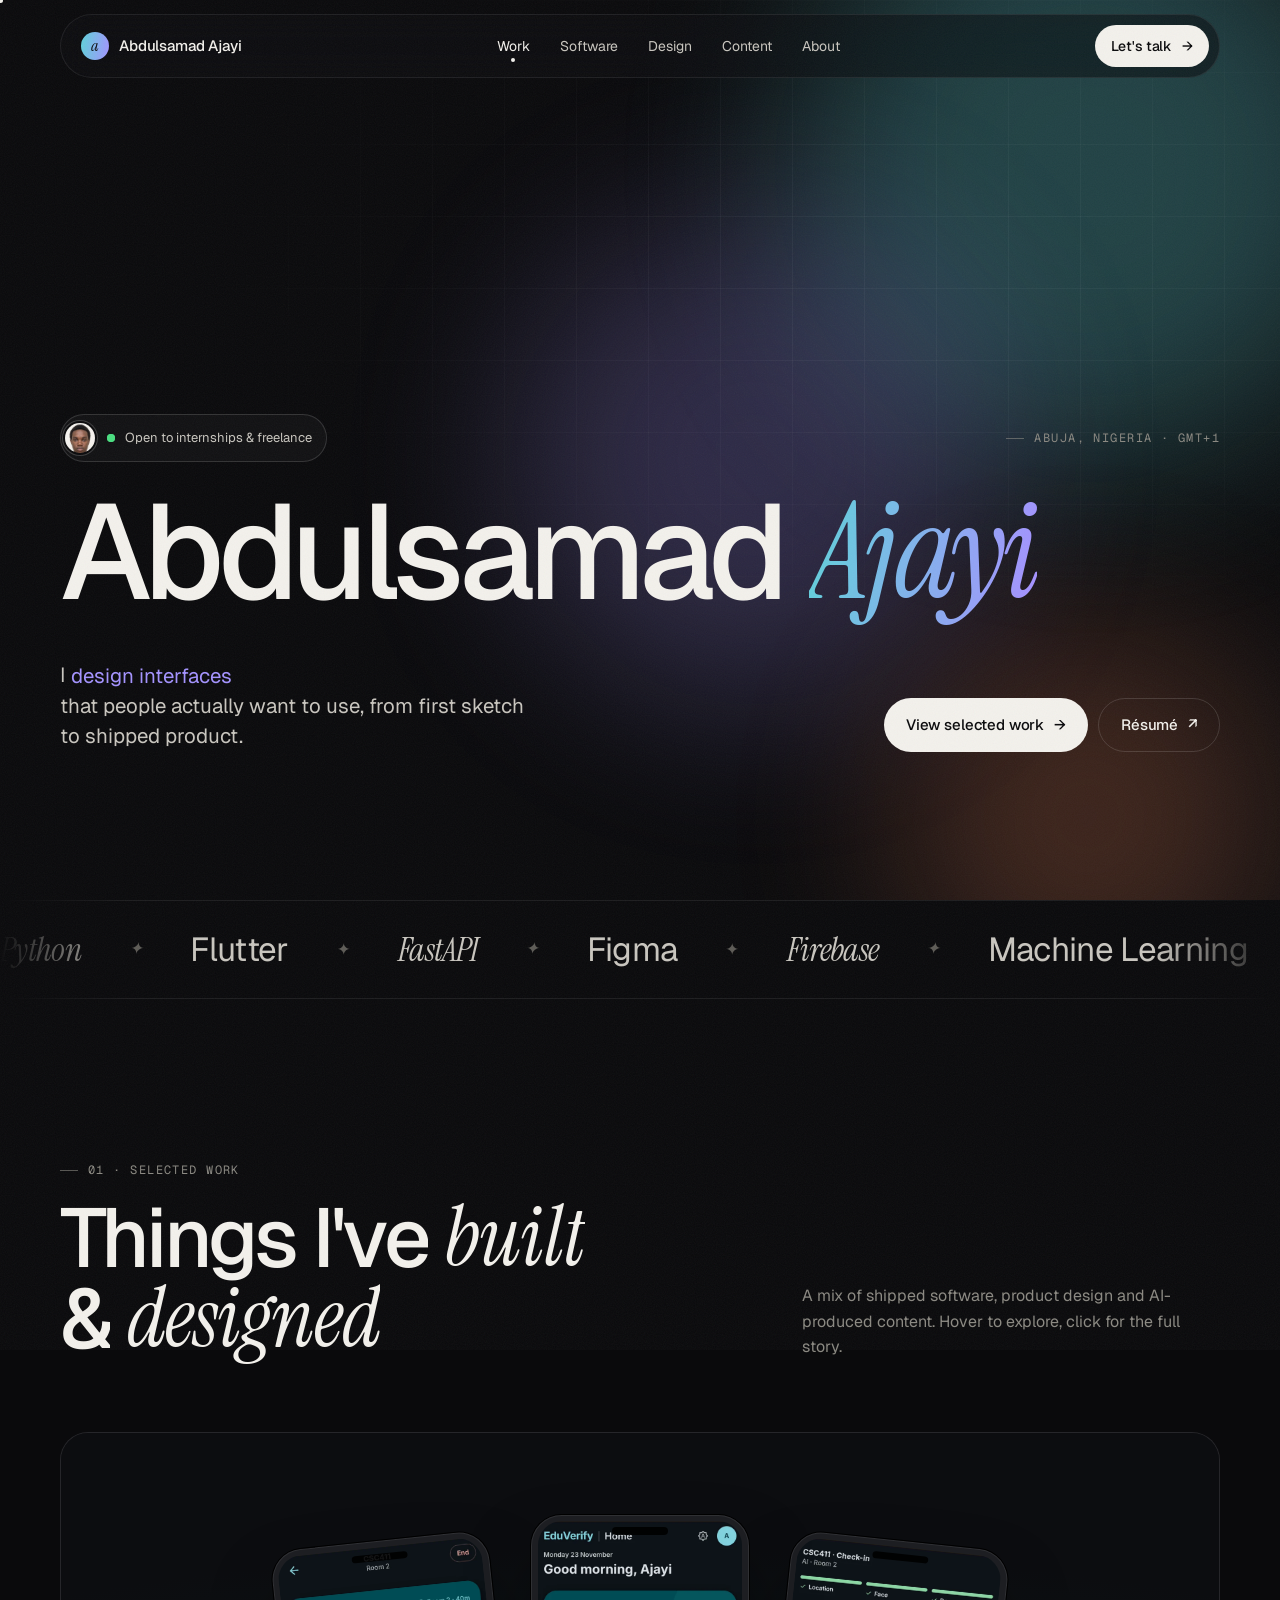
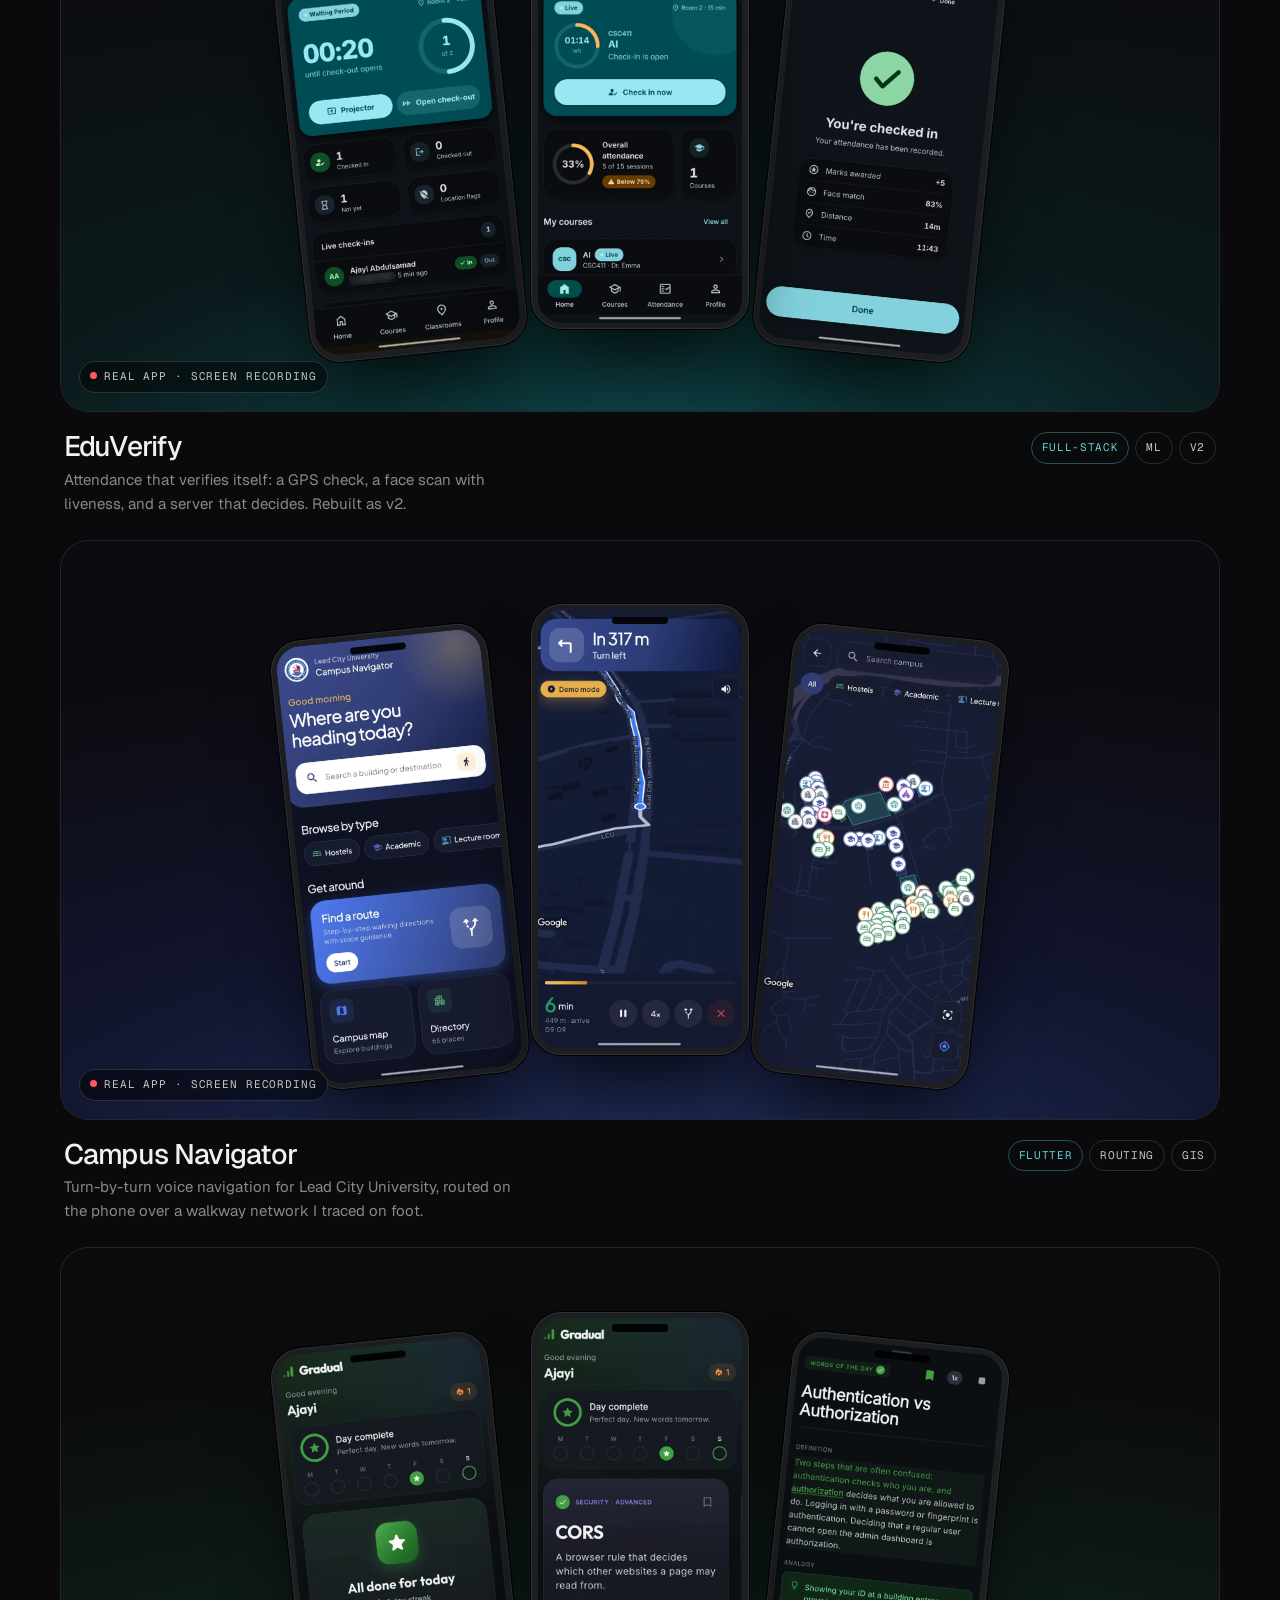
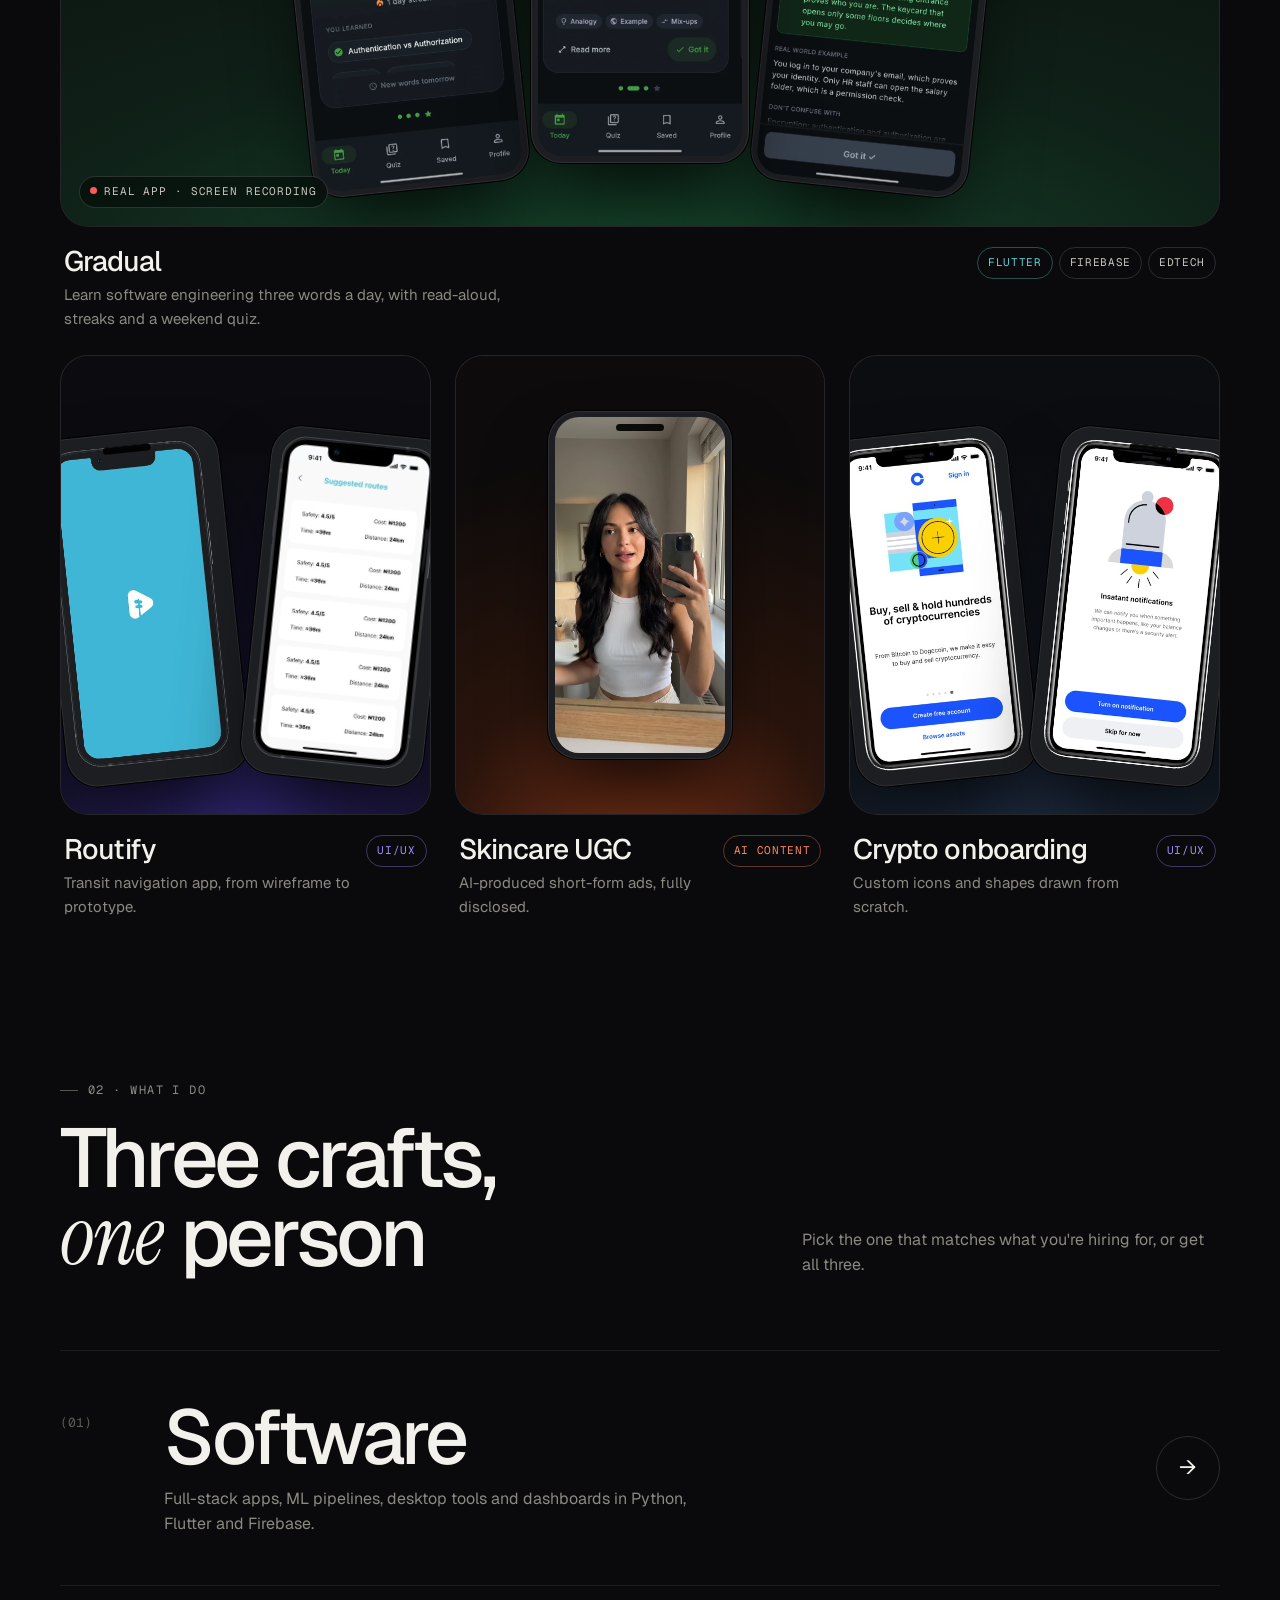
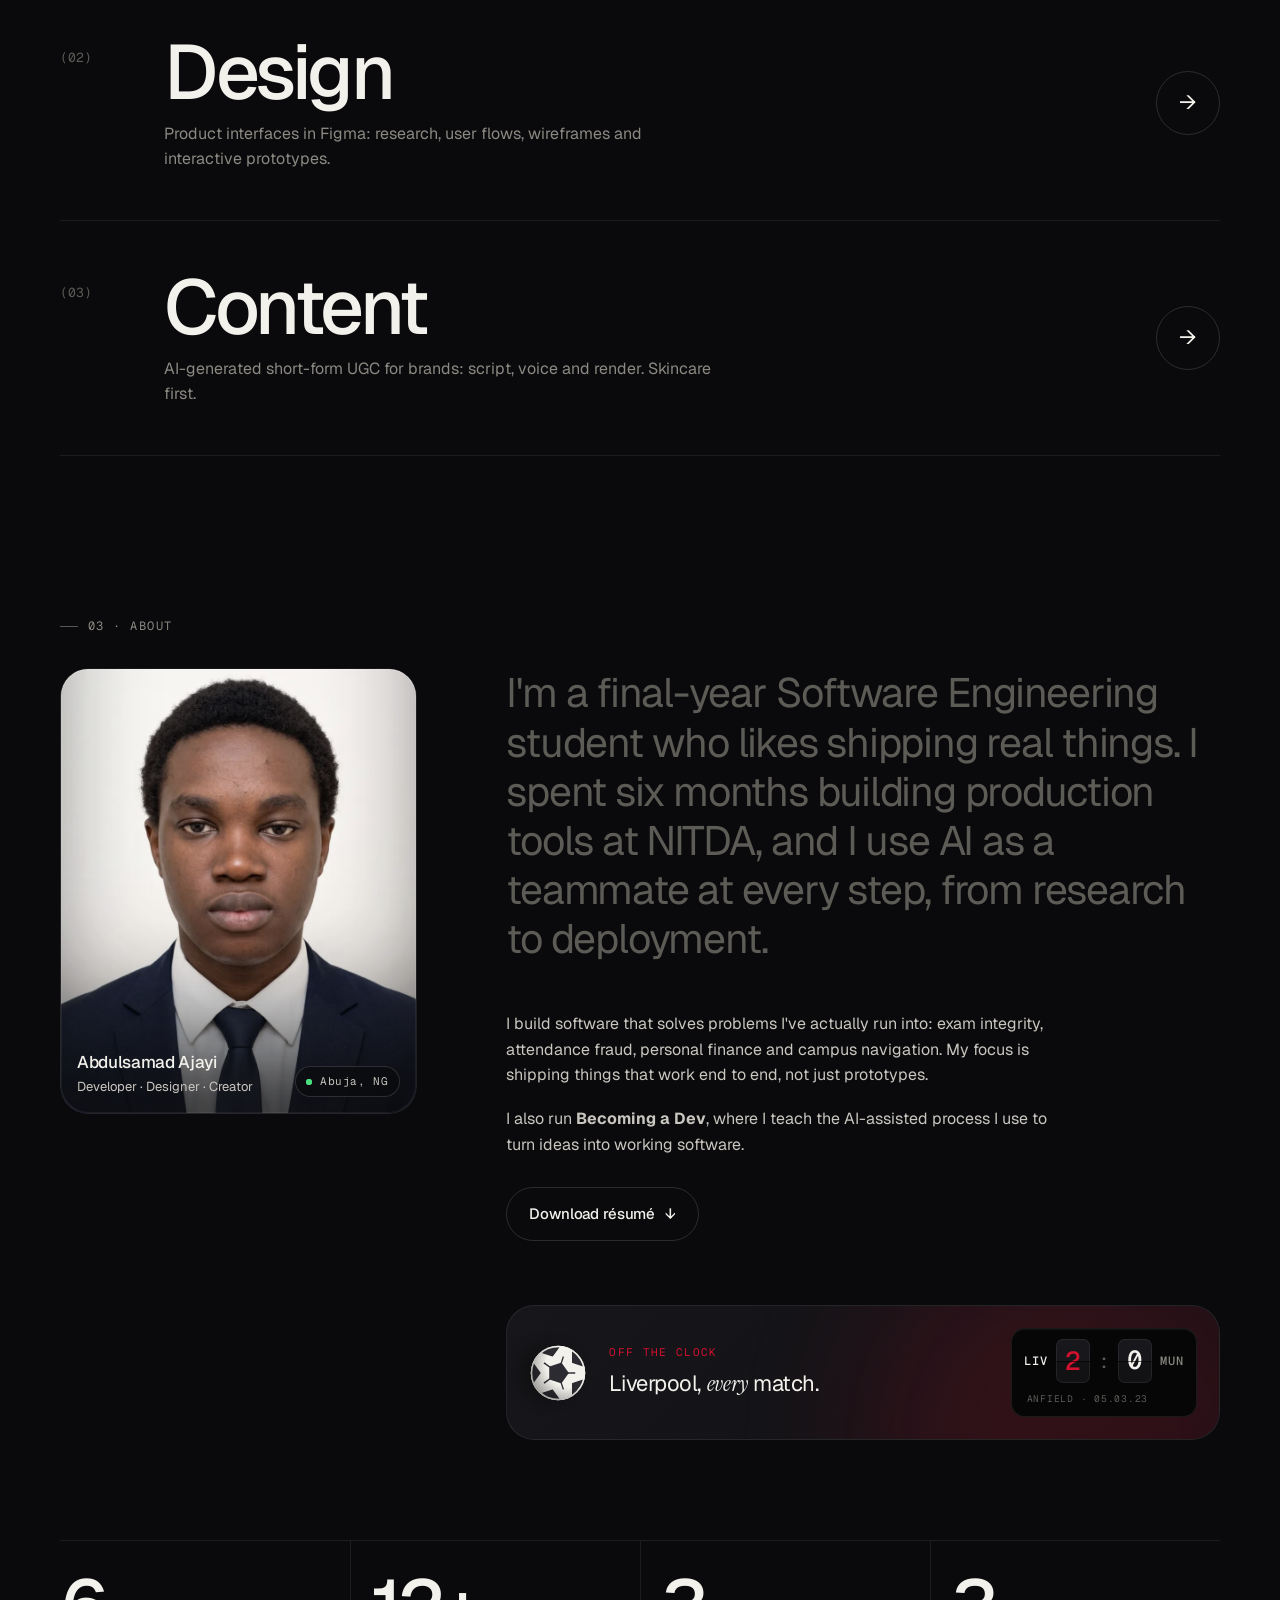
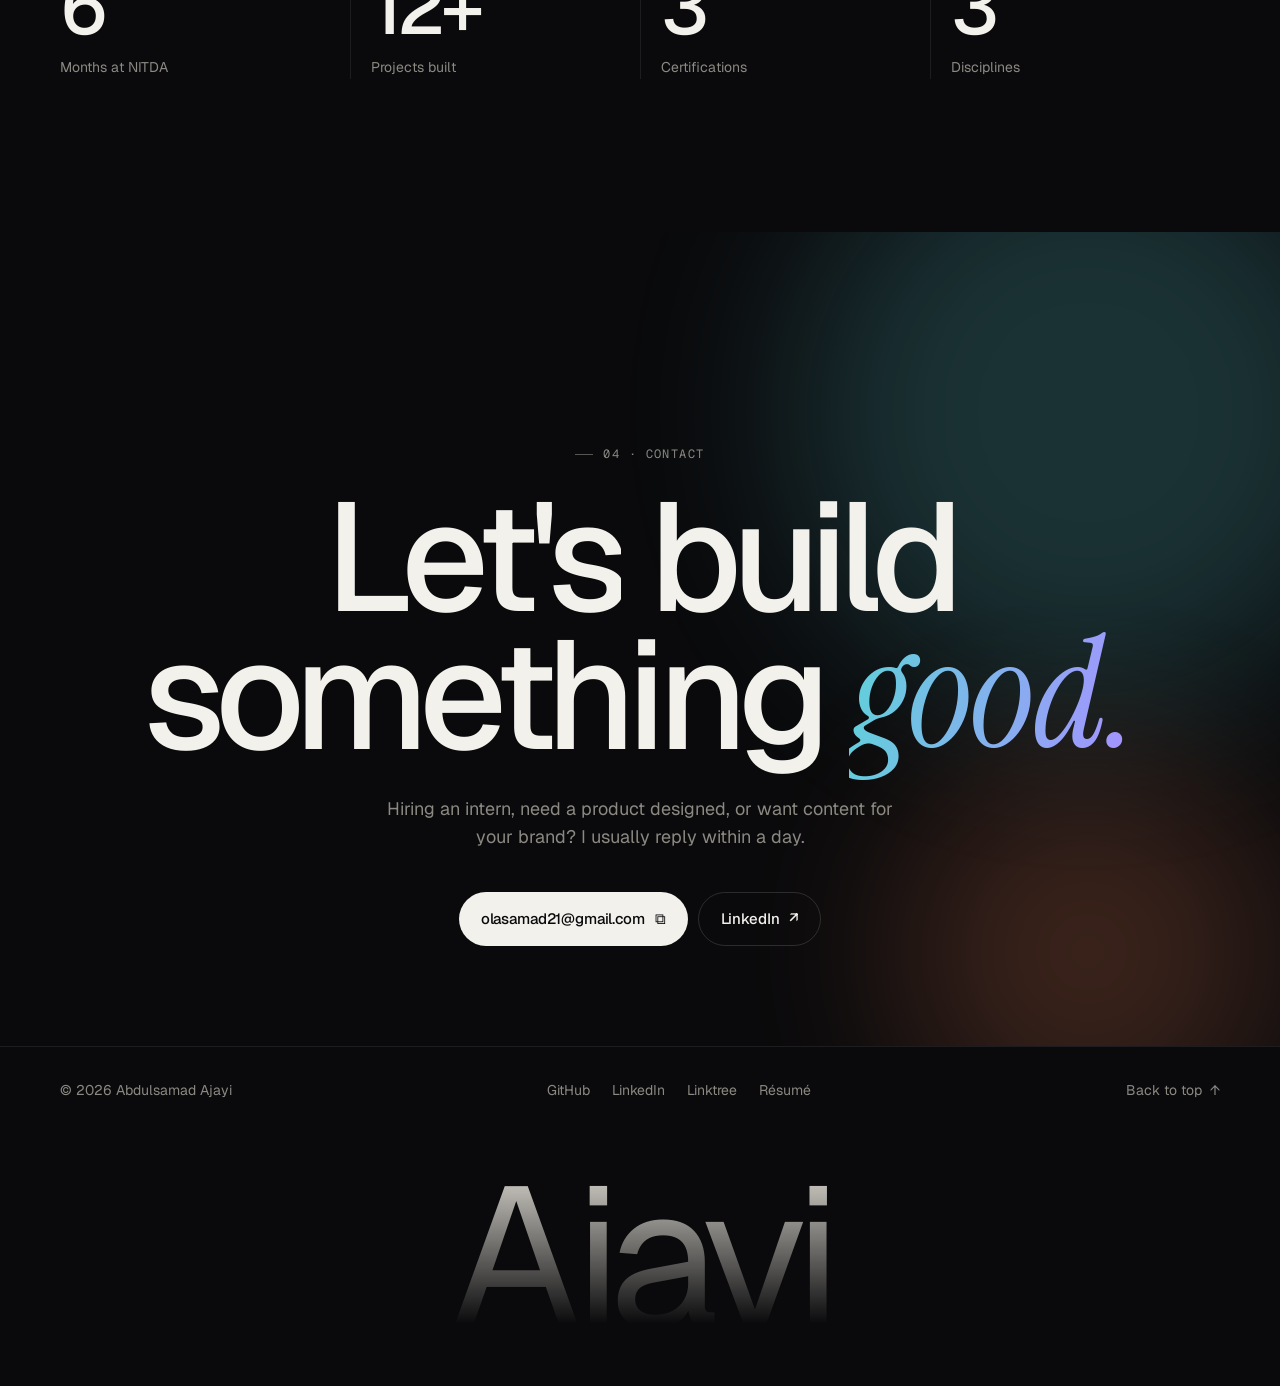
==== commit 3328ec26: "Rewrite EduVerify case study for v2 and refresh its cards - Laptop + phone showcase with the new lan" ====
--- a/index.html
+++ b/index.html
@@ -98,17 +98,20 @@
         <a class="work wide" href="eduverify.html" data-reveal>
           <div class="work-media" data-cursor="View case" data-tilt>
             <div class="inner stage teal">
-              <div class="phone tilt-l"><img src="img/eduverify/lect-dashboard.webp" alt="EduVerify lecturer dashboard" loading="lazy"></div>
-              <div class="phone mid" style="z-index:2"><img src="img/eduverify/stu-dashboard.webp" alt="EduVerify student dashboard with a live session" loading="lazy"></div>
-              <div class="phone tilt-r"><img src="img/eduverify/stu-done.webp" alt="EduVerify attendance completed state" loading="lazy"></div>
-            </div>
+              <div class="phone tall tilt-l" style="aspect-ratio:600/1144"><img src="img/eduverify2/lect-live.webp" alt="EduVerify lecturer live session with a student checked in" loading="lazy"></div>
+              <div class="phone tall mid" style="z-index:2;aspect-ratio:600/1144">
+                <video data-loop muted playsinline loop preload="none" poster="img/eduverify2/dashboard.webp" aria-label="Screen recording of a student checking in with EduVerify"><source src="img/eduverify2/eduverify-checkin.mp4" type="video/mp4"></video>
+              </div>
+              <div class="phone tall tilt-r" style="aspect-ratio:600/1144"><img src="img/eduverify2/checked-in.webp" alt="EduVerify: you're checked in, 83% face match" loading="lazy"></div>
+            </div>
+            <span class="ph-chip"><span class="rec-dot"></span>Real app · screen recording</span>
           </div>
           <div class="work-meta">
             <div>
               <h3>EduVerify <span class="arr">↗</span></h3>
-              <p>Smart attendance that proves students are really in class, using face recognition with liveness checks and GPS geofencing.</p>
-            </div>
-            <div class="tags"><span class="tag dev">Full-stack</span><span class="tag">ML</span><span class="tag">Live</span></div>
+              <p>Attendance that verifies itself: a GPS check, a face scan with liveness, and a server that decides. Rebuilt as v2.</p>
+            </div>
+            <div class="tags"><span class="tag dev">Full-stack</span><span class="tag">ML</span><span class="tag">v2</span></div>
           </div>
         </a>
 
--- a/assets/css/site.css
+++ b/assets/css/site.css
@@ -799,3 +799,77 @@
 body.t-grad{ --accent:#5BD687; }
 body.t-grad .orb{ background:#2E9E5B; }
 .stage.forest{ background:radial-gradient(120% 90% at 50% 110%,#16492D 0%,#0F2118 45%,#0B0D0C 100%); }
+
+/* ---------- EduVerify v2: laptop + phone showcase ---------- */
+.duo{ position:relative; width:100%; max-width:980px; margin:0 auto; padding:clamp(40px,6vw,80px) clamp(16px,4vw,60px) clamp(60px,8vw,110px); }
+.laptop{ width:84%; transition:transform 1.2s var(--ease); }
+.laptop .lid{ position:relative; padding:clamp(6px,.9vw,12px); border-radius:clamp(10px,1.4vw,18px) clamp(10px,1.4vw,18px) 0 0; background:#1A1B1F; box-shadow:0 0 0 1px rgba(255,255,255,.1) inset, 0 50px 90px -30px rgba(0,0,0,.85); }
+.laptop .lid::before{ content:""; position:absolute; top:clamp(2px,.35vw,5px); left:50%; width:6px; height:6px; margin-left:-3px; border-radius:50%; background:#2C2E34; }
+.laptop .lid img{ display:block; width:100%; aspect-ratio:16/10; object-fit:cover; object-position:top; border-radius:4px; }
+.laptop .base{ height:clamp(10px,1.3vw,16px); width:112%; margin-left:-6%; border-radius:0 0 14px 14px; background:linear-gradient(#34363C,#16171A); box-shadow:0 20px 30px -14px rgba(0,0,0,.8); position:relative; }
+.laptop .base::before{ content:""; position:absolute; top:0; left:50%; width:16%; height:40%; margin-left:-8%; border-radius:0 0 8px 8px; background:#22242A; }
+.duo .phone{ position:absolute; right:clamp(8px,3vw,40px); bottom:clamp(24px,4vw,56px); width:clamp(110px,20%,210px); z-index:2; transform:rotate(4deg); transition:transform 1.2s var(--ease); }
+.duo:hover .laptop{ transform:translateY(-6px); }
+.duo:hover .phone{ transform:rotate(0deg) translateY(-12px); }
+@media (max-width:600px){ .laptop{ width:92%; } .duo .phone{ width:34%; right:4px; bottom:18px; } }
+
+/* ---------- before / after compare ---------- */
+.compares{ display:grid; grid-template-columns:1fr 1fr; gap:clamp(20px,4vw,60px); justify-items:center; }
+@media (max-width:700px){ .compares{ grid-template-columns:1fr; } }
+.compare-wrap{ text-align:center; width:min(100%,320px); }
+.compare{ position:relative; width:100%; aspect-ratio:600/1144; border-radius:clamp(20px,2.6vw,32px); overflow:hidden; background:#0E0F12; padding:7px;
+  box-shadow:0 0 0 1px rgba(255,255,255,.1) inset, 0 40px 80px -24px rgba(0,0,0,.85); --pos:50%; touch-action:pan-y; }
+.compare .pane{ position:absolute; inset:7px; border-radius:clamp(14px,2vw,26px); overflow:hidden; }
+.compare .pane img{ width:100%; height:100%; object-fit:cover; object-position:top; }
+.compare .after{ clip-path:inset(0 0 0 var(--pos)); }
+.compare .tagl,.compare .tagr{ position:absolute; top:16px; z-index:3; font-family:var(--mono); font-size:10px; letter-spacing:.1em; text-transform:uppercase; padding:5px 9px; border-radius:100px; background:rgba(0,0,0,.6); border:1px solid var(--line-2); backdrop-filter:blur(6px); -webkit-backdrop-filter:blur(6px); }
+.compare .tagl{ left:16px; color:var(--soft); } .compare .tagr{ right:16px; color:var(--accent); }
+.compare .handle{ position:absolute; top:7px; bottom:7px; left:var(--pos); width:2px; margin-left:-1px; background:var(--ink); z-index:3; pointer-events:none; box-shadow:0 0 12px rgba(0,0,0,.6); }
+.compare .handle::after{ content:"⇆"; position:absolute; top:50%; left:50%; width:40px; height:40px; margin:-20px 0 0 -20px; border-radius:50%; display:grid; place-items:center; background:var(--ink); color:#0A0A0C; font-size:18px; box-shadow:0 8px 20px rgba(0,0,0,.5); transition:transform .4s var(--ease); }
+.compare:hover .handle::after{ transform:scale(1.12); }
+.compare input{ position:absolute; inset:0; z-index:4; width:100%; height:100%; opacity:0; cursor:ew-resize; margin:0; }
+.compare-wrap p{ margin-top:18px; color:var(--soft); font-size:14px; }
+.compare-wrap p strong{ color:var(--ink); font-weight:500; display:block; font-size:17px; margin-bottom:2px; }
+
+/* ---------- rebuild timeline ---------- */
+.timeline{ position:relative; display:grid; grid-template-columns:repeat(7,1fr); gap:12px; margin-top:clamp(48px,6vw,80px); }
+.timeline::before{ content:""; position:absolute; left:0; right:0; top:15px; height:1px; background:var(--line-2); }
+.timeline::after{ content:""; position:absolute; left:0; top:15px; height:1px; width:100%; background:var(--accent); transform-origin:left; transform:scaleX(0); transition:transform 2.2s var(--ease); }
+.timeline.in::after{ transform:none; }
+.tl{ position:relative; padding-top:42px; }
+.tl::before{ content:""; position:absolute; top:9px; left:0; width:13px; height:13px; border-radius:50%; background:var(--bg); border:2px solid var(--accent); transform:scale(0); transition:transform .6s var(--ease); transition-delay:calc(var(--i) * .25s + .2s); }
+.timeline.in .tl::before{ transform:none; }
+.tl small{ display:block; font-family:var(--mono); font-size:11px; letter-spacing:.1em; text-transform:uppercase; color:var(--accent); margin-bottom:8px; }
+.tl strong{ display:block; font-weight:500; font-size:16px; letter-spacing:-.02em; line-height:1.25; margin-bottom:6px; }
+.tl span{ display:block; color:var(--soft); font-size:13px; line-height:1.5; }
+@media (max-width:1000px){
+  .timeline{ grid-template-columns:1fr; gap:22px; padding-left:28px; }
+  .timeline::before,.timeline::after{ left:6px; right:auto; top:0; bottom:0; width:1px; height:auto; }
+  .timeline::after{ transform:scaleY(0); transform-origin:top; }
+  .timeline.in::after{ transform:none; }
+  .tl{ padding-top:0; } .tl::before{ left:-28px; top:3px; }
+}
+
+/* ---------- architecture diagram ---------- */
+.arch{ display:grid; grid-template-columns:1fr auto 1fr auto 1fr; align-items:stretch; gap:14px; }
+.arch .node{ border:1px solid var(--line-2); border-radius:var(--r); background:var(--bg-2); padding:20px; display:flex; flex-direction:column; gap:10px; }
+.arch .node.hot{ border-color:color-mix(in srgb,var(--accent) 45%,transparent); box-shadow:0 0 50px -20px color-mix(in srgb,var(--accent) 60%,transparent); }
+.arch .node small{ font-family:var(--mono); font-size:11px; letter-spacing:.1em; text-transform:uppercase; color:var(--accent); }
+.arch .node strong{ font-weight:500; font-size:19px; letter-spacing:-.02em; }
+.arch .node ul{ margin:0; padding:0; list-style:none; display:flex; flex-direction:column; gap:6px; }
+.arch .node li{ font-size:13.5px; color:var(--ink-2); padding-left:14px; position:relative; }
+.arch .node li::before{ content:""; position:absolute; left:0; top:.6em; width:5px; height:5px; border-radius:50%; background:var(--accent); opacity:.7; }
+.arch .sub{ margin-top:4px; padding:12px; border-radius:10px; border:1px dashed var(--line-2); }
+.arch .sub b{ display:block; font-weight:500; font-size:14px; } .arch .sub i{ font-style:normal; font-size:12.5px; color:var(--soft); }
+.arch .link{ display:flex; flex-direction:column; justify-content:center; align-items:center; gap:6px; min-width:56px; }
+.arch .link .wire{ position:relative; width:56px; height:2px; background:var(--line-2); overflow:hidden; }
+.arch .link .wire::after{ content:""; position:absolute; top:0; left:-40%; width:40%; height:100%; background:var(--accent); animation:wire 1.8s linear infinite; }
+@keyframes wire{ to{ left:100%; } }
+.arch .link span{ font-family:var(--mono); font-size:10px; letter-spacing:.06em; color:var(--soft); text-align:center; }
+@media (max-width:900px){
+  .arch{ grid-template-columns:1fr; }
+  .arch .link{ flex-direction:row; padding:4px 0; }
+  .arch .link .wire{ width:2px; height:34px; }
+  .arch .link .wire::after{ left:0; top:-40%; width:100%; height:40%; animation-name:wireV; }
+}
+@keyframes wireV{ to{ top:100%; } }
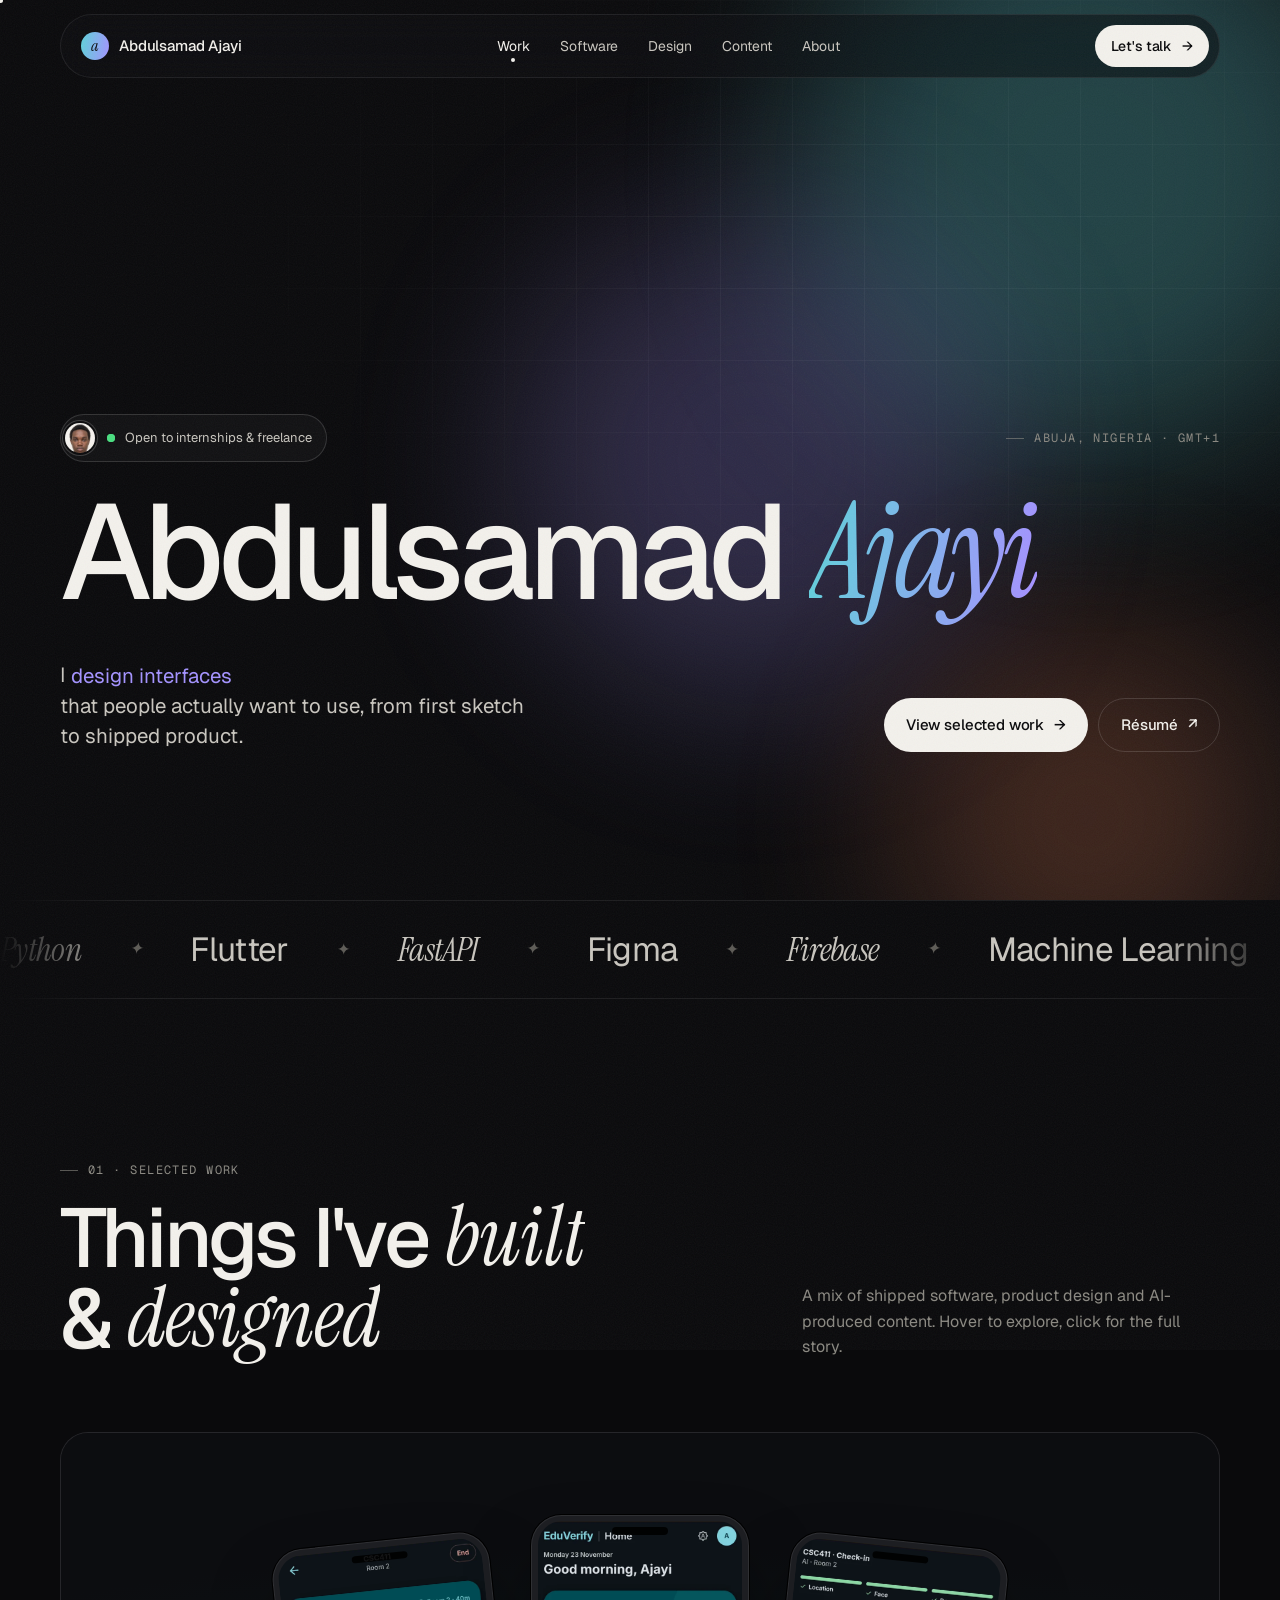
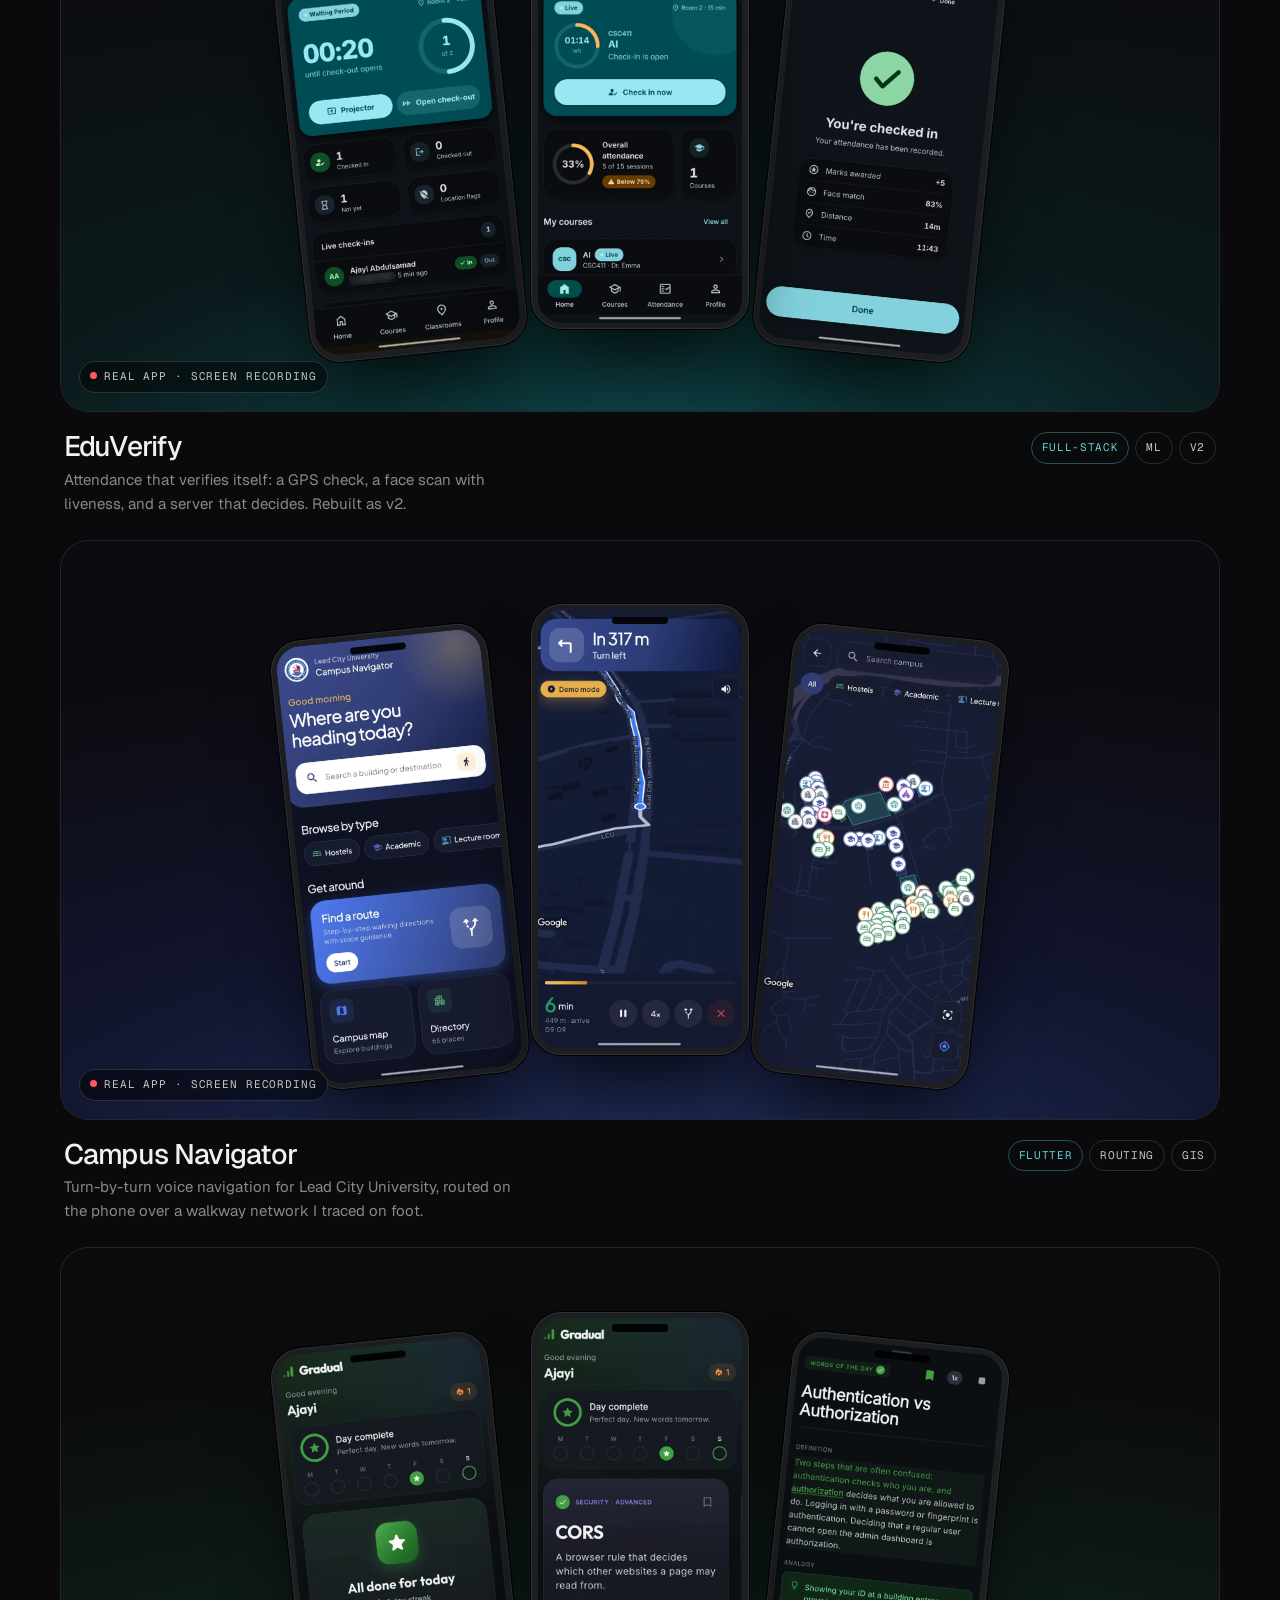
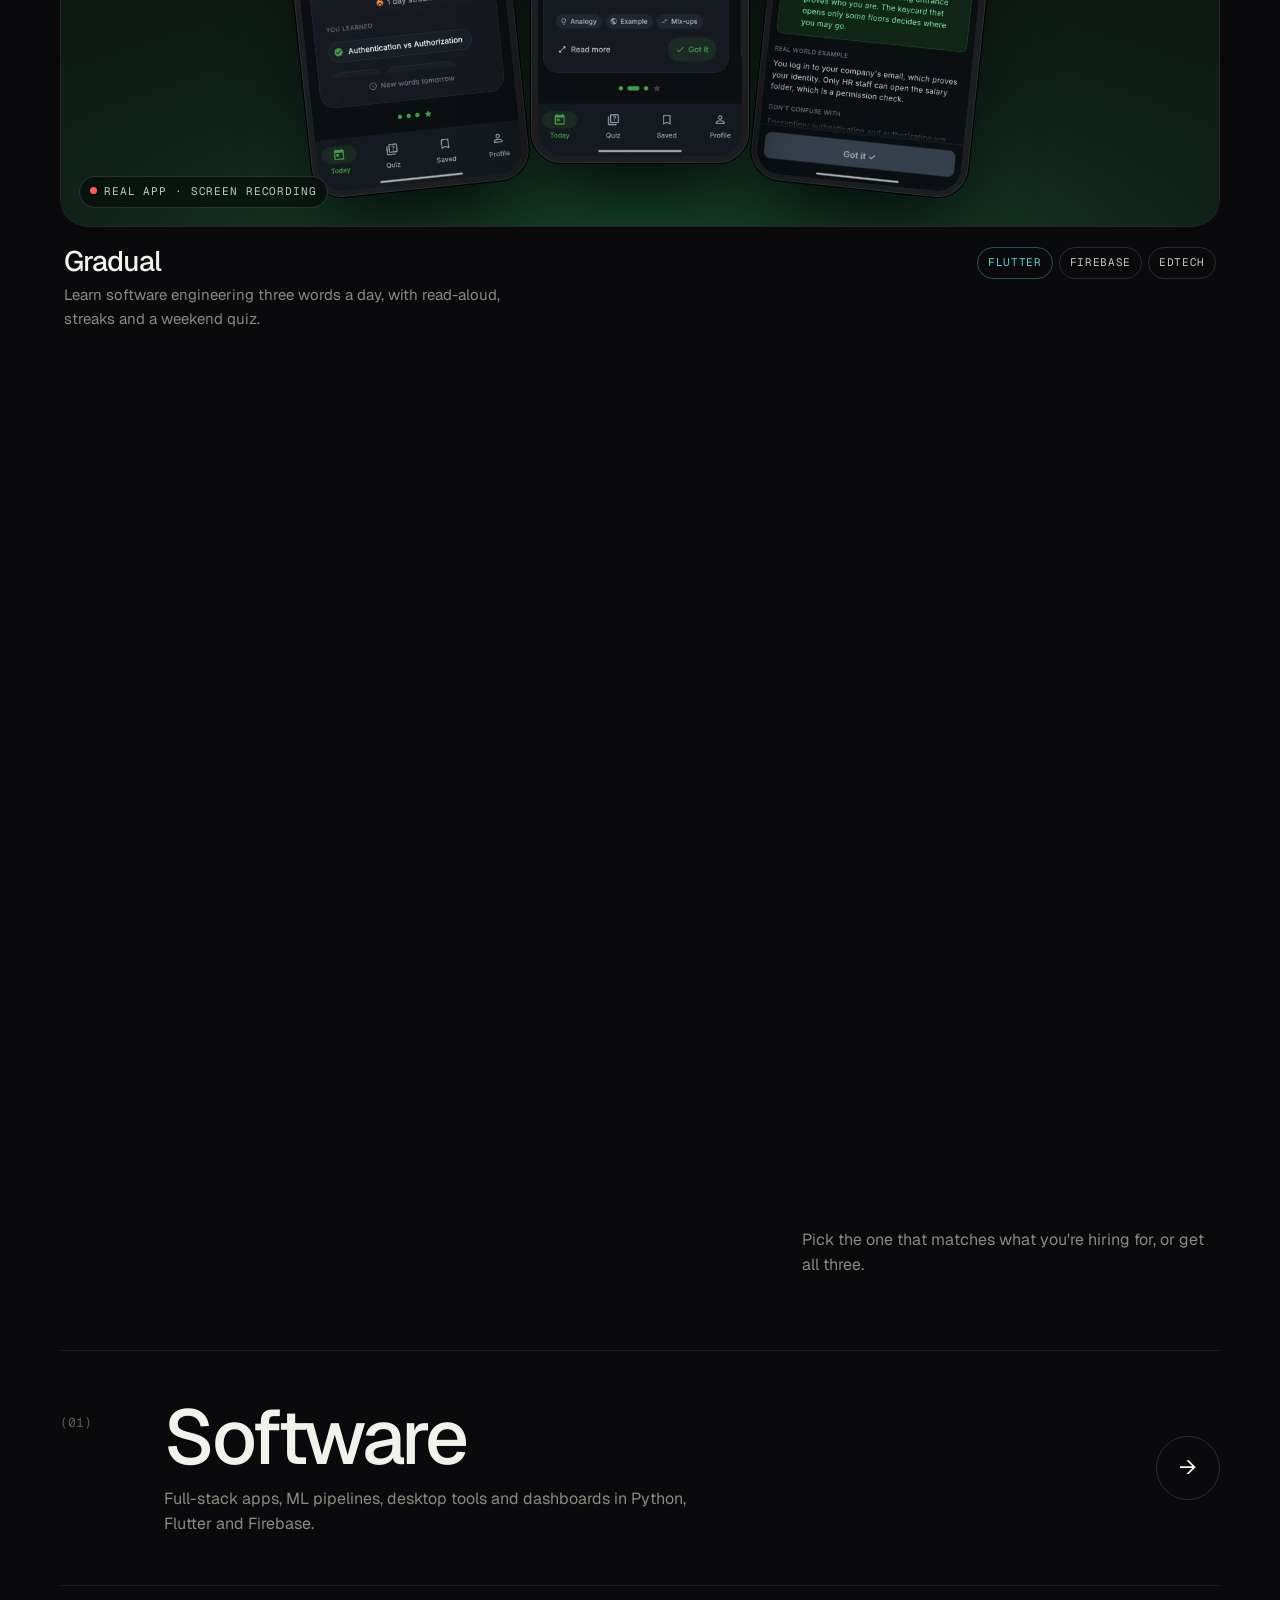
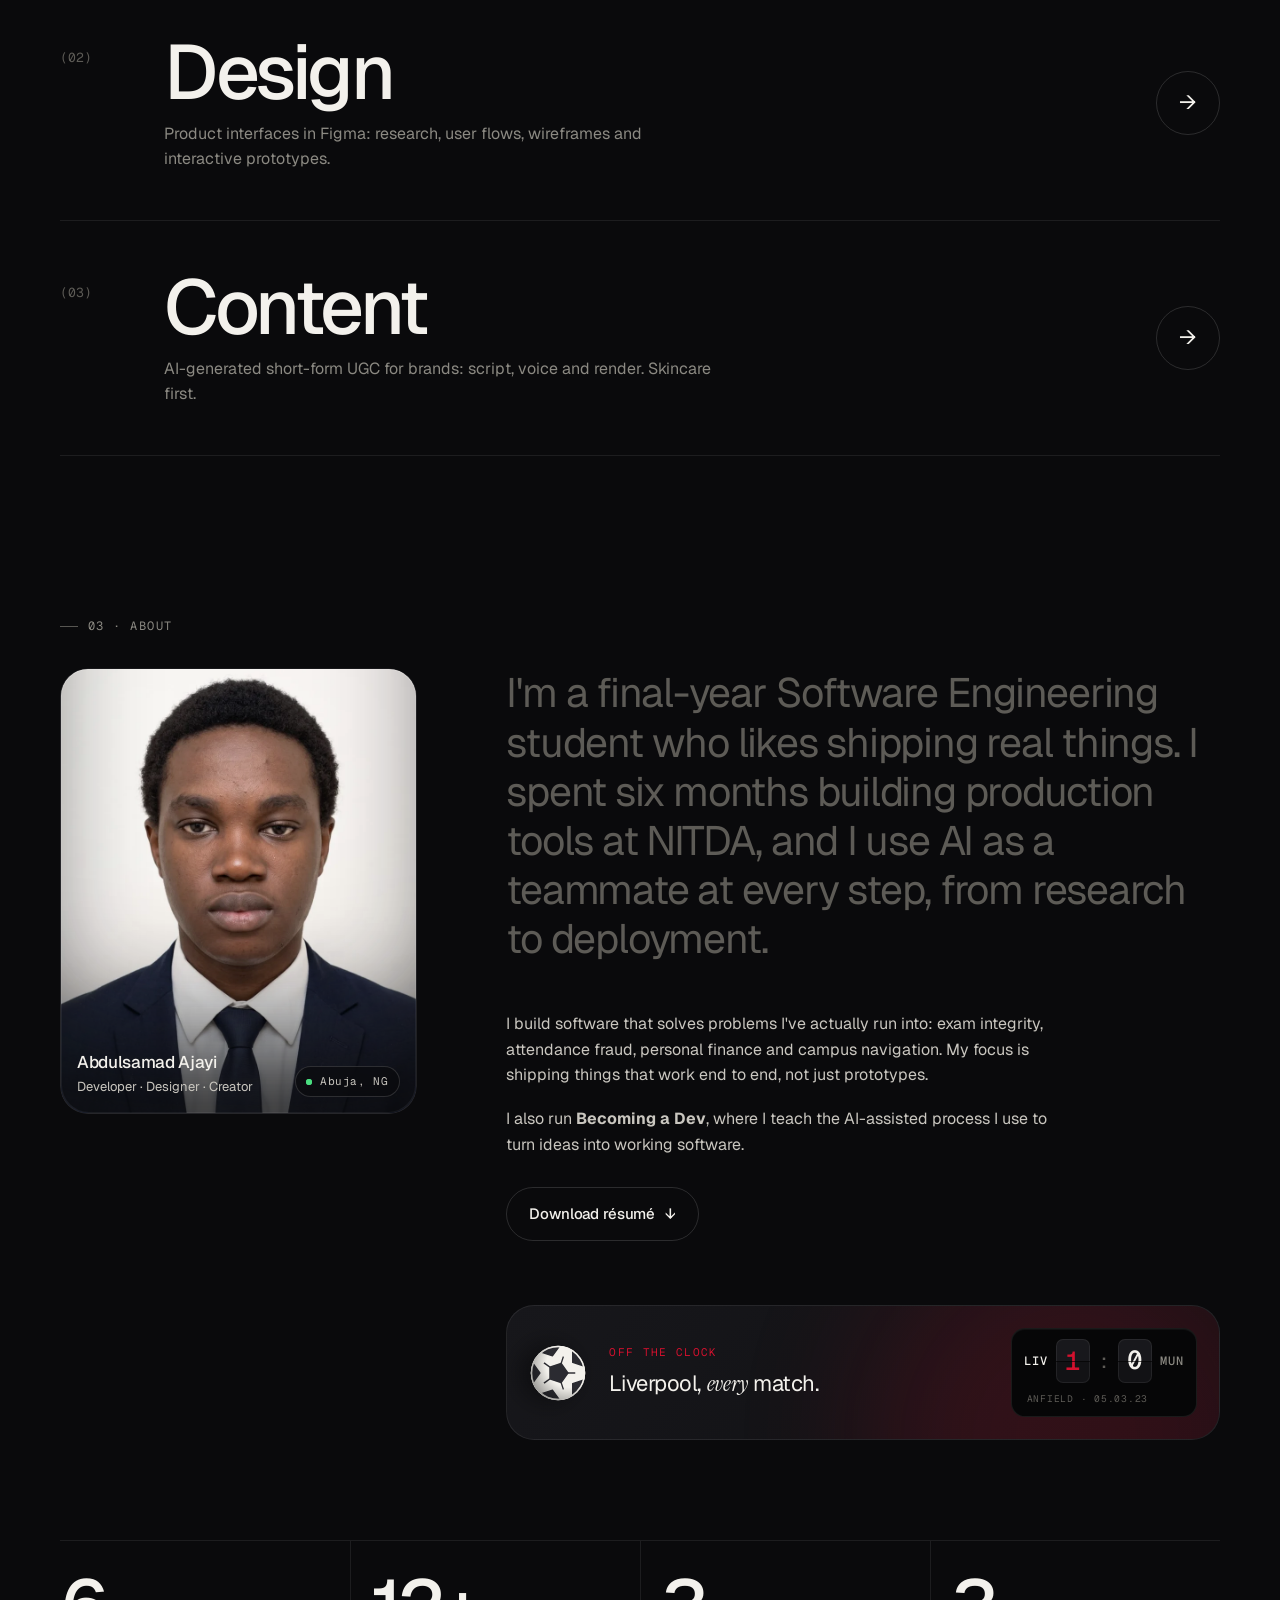
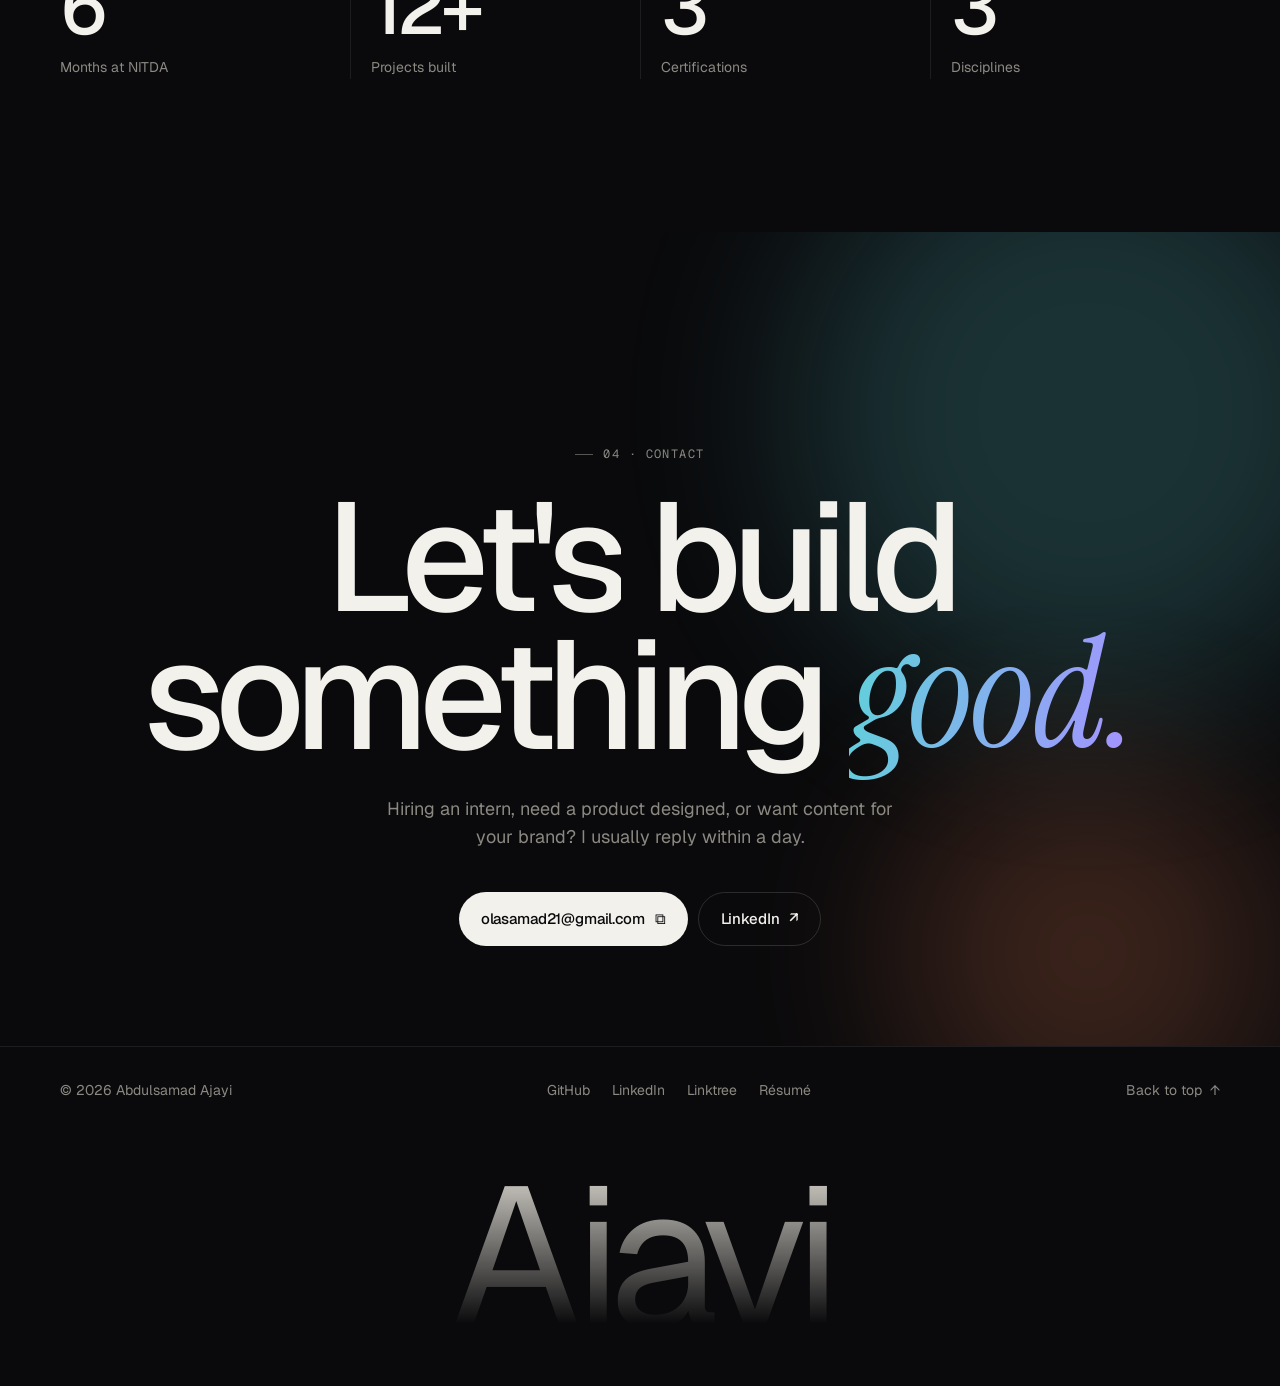
==== commit 16b0eab2: "EduVerify: lecturer setup walkthrough, check-in journey, cache-busting - New "How a lecturer sets up" ====
--- a/index.html
+++ b/index.html
@@ -10,7 +10,7 @@
 <link rel="preconnect" href="https://fonts.googleapis.com">
 <link rel="preconnect" href="https://fonts.gstatic.com" crossorigin>
 <link href="https://fonts.googleapis.com/css2?family=Geist:wght@300..700&family=Geist+Mono:wght@400;500&family=Instrument+Serif:ital@0;1&display=swap" rel="stylesheet">
-<link rel="stylesheet" href="assets/css/site.css">
+<link rel="stylesheet" href="assets/css/site.css?v=5a61cf9879">
 <script>document.documentElement.classList.add('js')</script>
 </head>
 <body>
@@ -331,6 +331,6 @@
   </div>
 </footer>
 
-<script src="assets/js/site.js"></script>
+<script src="assets/js/site.js?v=081933b59b"></script>
 </body>
 </html>
--- a/assets/css/site.css
+++ b/assets/css/site.css
@@ -850,26 +850,69 @@
   .tl{ padding-top:0; } .tl::before{ left:-28px; top:3px; }
 }
 
-/* ---------- architecture diagram ---------- */
-.arch{ display:grid; grid-template-columns:1fr auto 1fr auto 1fr; align-items:stretch; gap:14px; }
-.arch .node{ border:1px solid var(--line-2); border-radius:var(--r); background:var(--bg-2); padding:20px; display:flex; flex-direction:column; gap:10px; }
-.arch .node.hot{ border-color:color-mix(in srgb,var(--accent) 45%,transparent); box-shadow:0 0 50px -20px color-mix(in srgb,var(--accent) 60%,transparent); }
-.arch .node small{ font-family:var(--mono); font-size:11px; letter-spacing:.1em; text-transform:uppercase; color:var(--accent); }
-.arch .node strong{ font-weight:500; font-size:19px; letter-spacing:-.02em; }
-.arch .node ul{ margin:0; padding:0; list-style:none; display:flex; flex-direction:column; gap:6px; }
-.arch .node li{ font-size:13.5px; color:var(--ink-2); padding-left:14px; position:relative; }
-.arch .node li::before{ content:""; position:absolute; left:0; top:.6em; width:5px; height:5px; border-radius:50%; background:var(--accent); opacity:.7; }
-.arch .sub{ margin-top:4px; padding:12px; border-radius:10px; border:1px dashed var(--line-2); }
-.arch .sub b{ display:block; font-weight:500; font-size:14px; } .arch .sub i{ font-style:normal; font-size:12.5px; color:var(--soft); }
-.arch .link{ display:flex; flex-direction:column; justify-content:center; align-items:center; gap:6px; min-width:56px; }
-.arch .link .wire{ position:relative; width:56px; height:2px; background:var(--line-2); overflow:hidden; }
-.arch .link .wire::after{ content:""; position:absolute; top:0; left:-40%; width:40%; height:100%; background:var(--accent); animation:wire 1.8s linear infinite; }
-@keyframes wire{ to{ left:100%; } }
-.arch .link span{ font-family:var(--mono); font-size:10px; letter-spacing:.06em; color:var(--soft); text-align:center; }
-@media (max-width:900px){
-  .arch{ grid-template-columns:1fr; }
-  .arch .link{ flex-direction:row; padding:4px 0; }
-  .arch .link .wire{ width:2px; height:34px; }
-  .arch .link .wire::after{ left:0; top:-40%; width:100%; height:40%; animation-name:wireV; }
-}
-@keyframes wireV{ to{ top:100%; } }
+
+/* ---------- "Follow one check-in" journey ---------- */
+.journey{ border:1px solid var(--line); border-radius:var(--r-lg); background:linear-gradient(180deg,var(--bg-2),var(--bg)); padding:clamp(24px,4vw,48px); overflow:hidden; }
+.j-stations{ position:relative; display:grid; grid-template-columns:repeat(4,1fr); gap:12px; text-align:center; }
+.j-track{ position:absolute; z-index:0; left:12.5%; right:12.5%; top:31px; height:2px; background:var(--line-2); border-radius:2px; }
+.j-fill{ position:absolute; left:0; top:0; height:100%; width:var(--p,0%); background:var(--accent); border-radius:2px; transition:width .9s var(--ease); box-shadow:0 0 12px color-mix(in srgb,var(--accent) 70%,transparent); }
+.j-dot{ position:absolute; top:50%; left:var(--p,0%); width:12px; height:12px; margin:-6px 0 0 -6px; border-radius:50%; background:var(--accent); transition:left .9s var(--ease); box-shadow:0 0 0 6px color-mix(in srgb,var(--accent) 25%,transparent), 0 0 24px var(--accent); }
+.j-st{ position:relative; z-index:1; display:flex; flex-direction:column; align-items:center; gap:4px; color:var(--soft); transition:color .5s; }
+.j-ic{ width:64px; height:64px; border-radius:50%; display:grid; place-items:center; margin-bottom:10px; background:var(--bg); border:1px solid var(--line-2); color:var(--soft); transition:background-color .5s var(--ease), color .5s, border-color .5s, transform .6s var(--ease), box-shadow .6s var(--ease); }
+.j-ic svg{ width:28px; height:28px; }
+.j-st small{ font-family:var(--mono); font-size:11px; letter-spacing:.1em; color:var(--dim); }
+.j-st strong{ font-weight:500; font-size:17px; letter-spacing:-.02em; color:var(--ink-2); transition:color .4s; }
+.j-st span:last-child{ font-size:13px; }
+.j-st.done .j-ic{ border-color:color-mix(in srgb,var(--accent) 50%,transparent); color:var(--accent); }
+.j-st.on .j-ic{ background:var(--accent); color:#0A0A0C; border-color:transparent; transform:scale(1.1); box-shadow:0 0 0 8px color-mix(in srgb,var(--accent) 18%,transparent), 0 14px 40px -8px color-mix(in srgb,var(--accent) 70%,transparent); }
+.j-st.on strong{ color:var(--ink); }
+.j-st{ cursor:pointer; }
+.j-panel{ position:relative; margin-top:clamp(28px,4vw,44px); min-height:340px; border-top:1px solid var(--line); padding-top:clamp(22px,3vw,32px); }
+.j-detail{ position:absolute; inset:clamp(22px,3vw,32px) 0 0 0; opacity:0; transform:translateY(12px); pointer-events:none; transition:opacity .5s var(--ease), transform .6s var(--ease); display:grid; grid-template-columns:1fr 1.2fr; grid-template-rows:auto 1fr; column-gap:clamp(20px,4vw,56px); row-gap:14px; align-items:start; align-content:start; }
+.j-detail.on{ opacity:1; transform:none; pointer-events:auto; }
+.j-detail h4{ font-size:clamp(24px,2.6vw,34px); letter-spacing:-.03em; grid-column:1; }
+.j-detail p{ grid-column:1; color:var(--ink-2); max-width:44ch; }
+.j-detail ul{ grid-column:2; grid-row:1 / span 2; list-style:none; margin:0; padding:0; display:flex; flex-direction:column; gap:10px; }
+.j-detail li{ display:flex; align-items:center; gap:12px; padding:12px 14px; border-radius:12px; background:rgba(255,255,255,.03); border:1px solid var(--line); font-size:14.5px; color:var(--ink-2); opacity:.35; transition:opacity .4s, border-color .4s, background-color .4s; }
+.j-detail li::before{ content:""; flex-shrink:0; width:20px; height:20px; border-radius:50%; border:1.5px solid var(--line-2); background:center/12px no-repeat; transition:background-color .3s, border-color .3s; }
+.j-detail li b{ margin-left:auto; font-family:var(--mono); font-size:12px; font-weight:500; color:var(--soft); white-space:nowrap; }
+.j-detail.on li{ animation:jtick .45s var(--ease) both; animation-delay:calc(var(--i) * .45s + .25s); }
+@keyframes jtick{ to{ opacity:1; border-color:color-mix(in srgb,var(--accent) 30%,transparent); background-color:color-mix(in srgb,var(--accent) 6%,transparent); } }
+.j-detail.on li::before{ animation:jcheck .45s var(--ease) both; animation-delay:calc(var(--i) * .45s + .25s); }
+@keyframes jcheck{ to{ background-color:var(--accent); border-color:var(--accent);
+  background-image:url("data:image/svg+xml,%3Csvg xmlns='http://www.w3.org/2000/svg' viewBox='0 0 24 24' fill='none' stroke='%230A0A0C' stroke-width='3.2' stroke-linecap='round' stroke-linejoin='round'%3E%3Cpath d='M5 12.5l4.5 4.5L19 7.5'/%3E%3C/svg%3E"); } }
+.j-detail.on li b{ color:var(--accent); }
+@media (max-width:860px){
+  .j-panel{ min-height:480px; }
+  .j-detail{ grid-template-columns:1fr; grid-template-rows:none; gap:14px; }
+  .j-detail ul{ grid-column:1; grid-row:auto; }
+  .j-st strong{ font-size:13px; } .j-st span:last-child{ display:none; }
+  .j-ic{ width:48px; height:48px; } .j-ic svg{ width:22px; height:22px; } .j-track{ top:23px; }
+}
+@media (max-width:420px){ .j-panel{ min-height:540px; } .j-st strong{ font-size:12px; } }
+@media (prefers-reduced-motion:reduce){ .j-detail li{ opacity:1; } }
+
+/* ---------- lecturer setup: sticky phone that swaps screens as you scroll ---------- */
+.setup{ display:grid; grid-template-columns:minmax(240px,.8fr) 1.2fr; gap:clamp(32px,6vw,96px); }
+.setup-sticky{ position:sticky; top:11vh; height:78vh; display:flex; align-items:center; justify-content:center; gap:22px; }
+.setup-phone{ position:relative; width:min(100%,290px); aspect-ratio:496/1018; border-radius:34px; padding:7px; background:#1D1E22;
+  box-shadow:0 0 0 1px rgba(255,255,255,.08) inset, 0 50px 90px -24px rgba(0,0,0,.85), 0 0 80px -30px color-mix(in srgb,var(--accent) 50%,transparent); }
+.setup-phone img{ position:absolute; inset:7px; width:calc(100% - 14px); height:calc(100% - 14px); object-fit:cover; object-position:top; border-radius:27px;
+  opacity:0; transform:scale(.97) translateY(10px); transition:opacity .55s var(--ease), transform .8s var(--ease); }
+.setup-phone img.on{ opacity:1; transform:none; }
+.setup-dots{ display:flex; flex-direction:column; gap:10px; }
+.setup-dots i{ width:6px; height:6px; border-radius:6px; background:var(--line-2); transition:height .5s var(--ease), background-color .4s; }
+.setup-dots i.on{ height:26px; background:var(--accent); }
+.s-step{ min-height:64vh; display:flex; flex-direction:column; justify-content:center; opacity:.28; transition:opacity .6s var(--ease); }
+.s-step.on{ opacity:1; }
+.s-step .n{ font-family:var(--mono); font-size:12px; letter-spacing:.1em; text-transform:uppercase; color:var(--accent); }
+.s-step h3{ font-size:clamp(28px,3.4vw,46px); letter-spacing:-.035em; margin:14px 0 16px; }
+.s-step p{ color:var(--ink-2); font-size:17px; max-width:46ch; }
+.s-step p strong{ color:var(--ink); font-weight:500; }
+.s-inline{ display:none; }
+@media (max-width:860px){
+  .setup{ grid-template-columns:1fr; gap:0; }
+  .setup-sticky{ display:none; }
+  .s-step{ min-height:0; opacity:1; padding:28px 0 44px; border-top:1px solid var(--line); }
+  .s-inline.phone{ display:block; width:min(64%,250px); aspect-ratio:496/1018; margin:26px auto 0; transform:none !important; }
+}
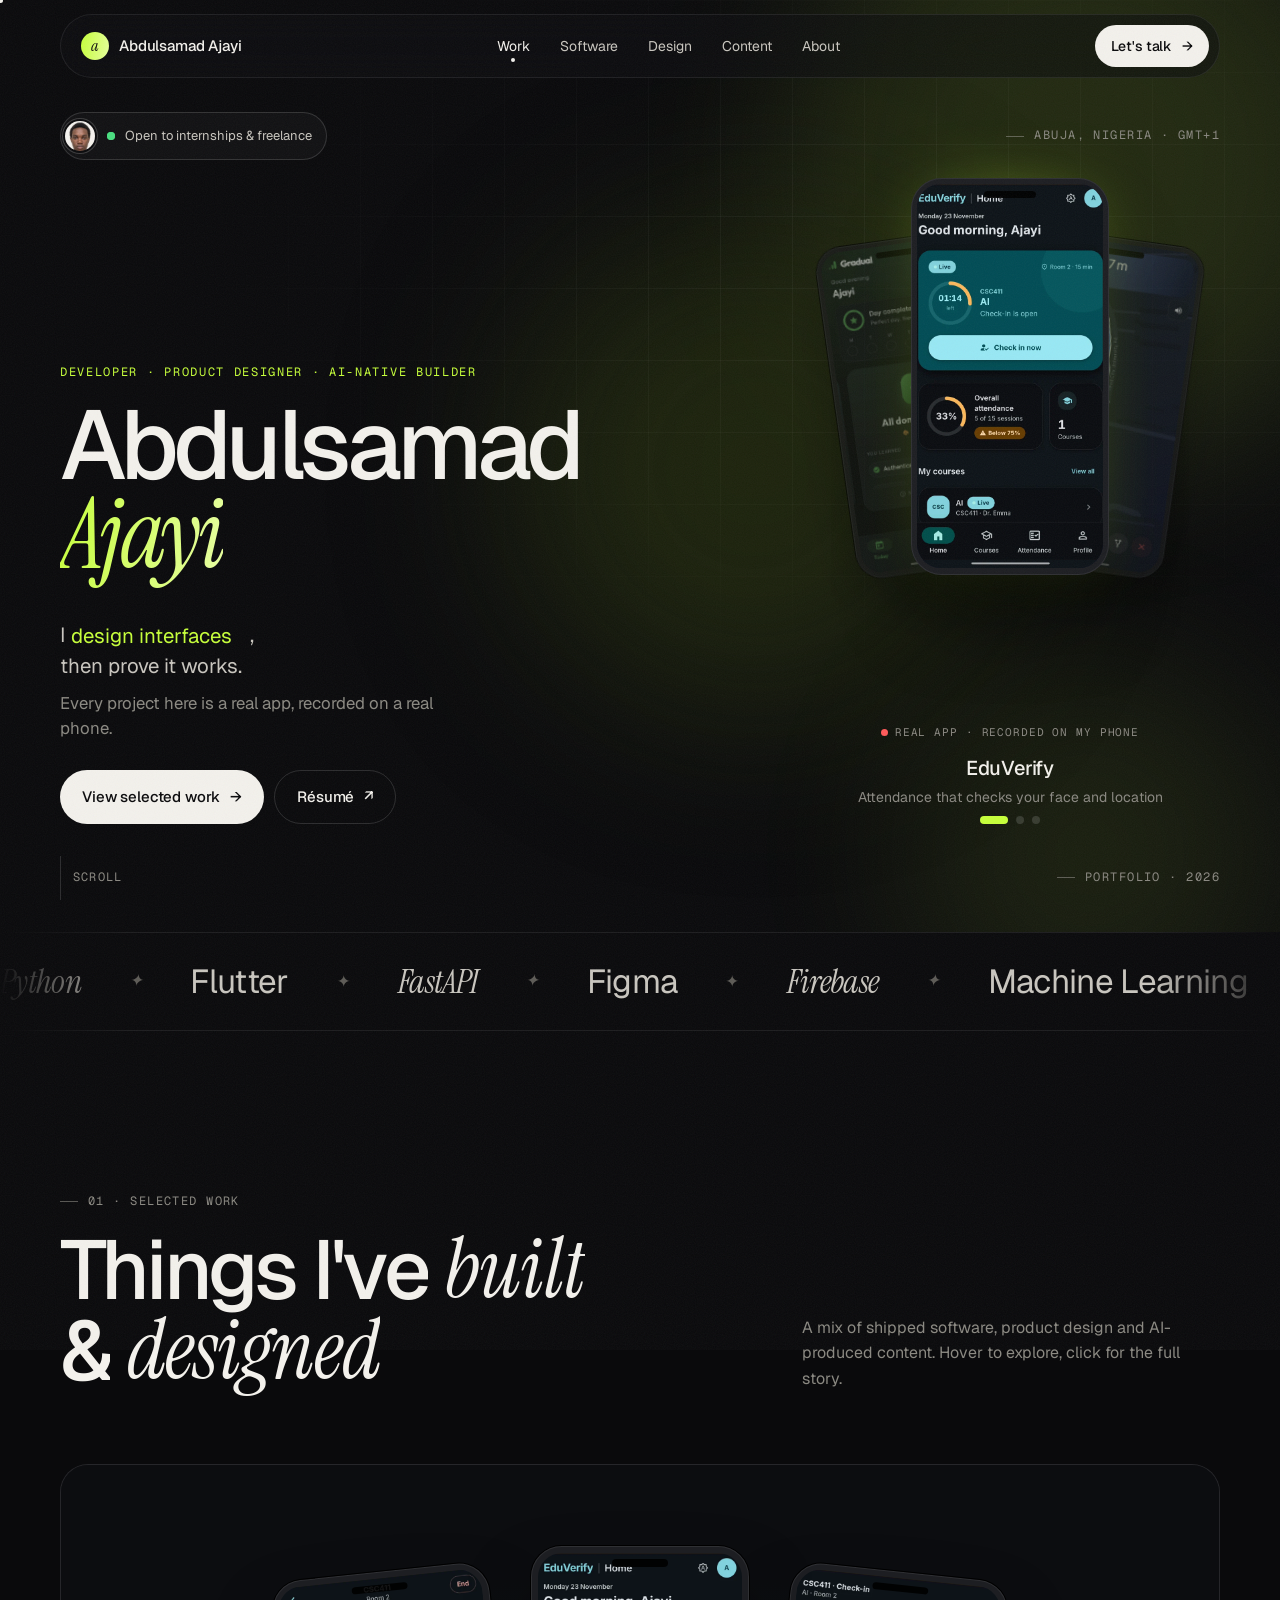
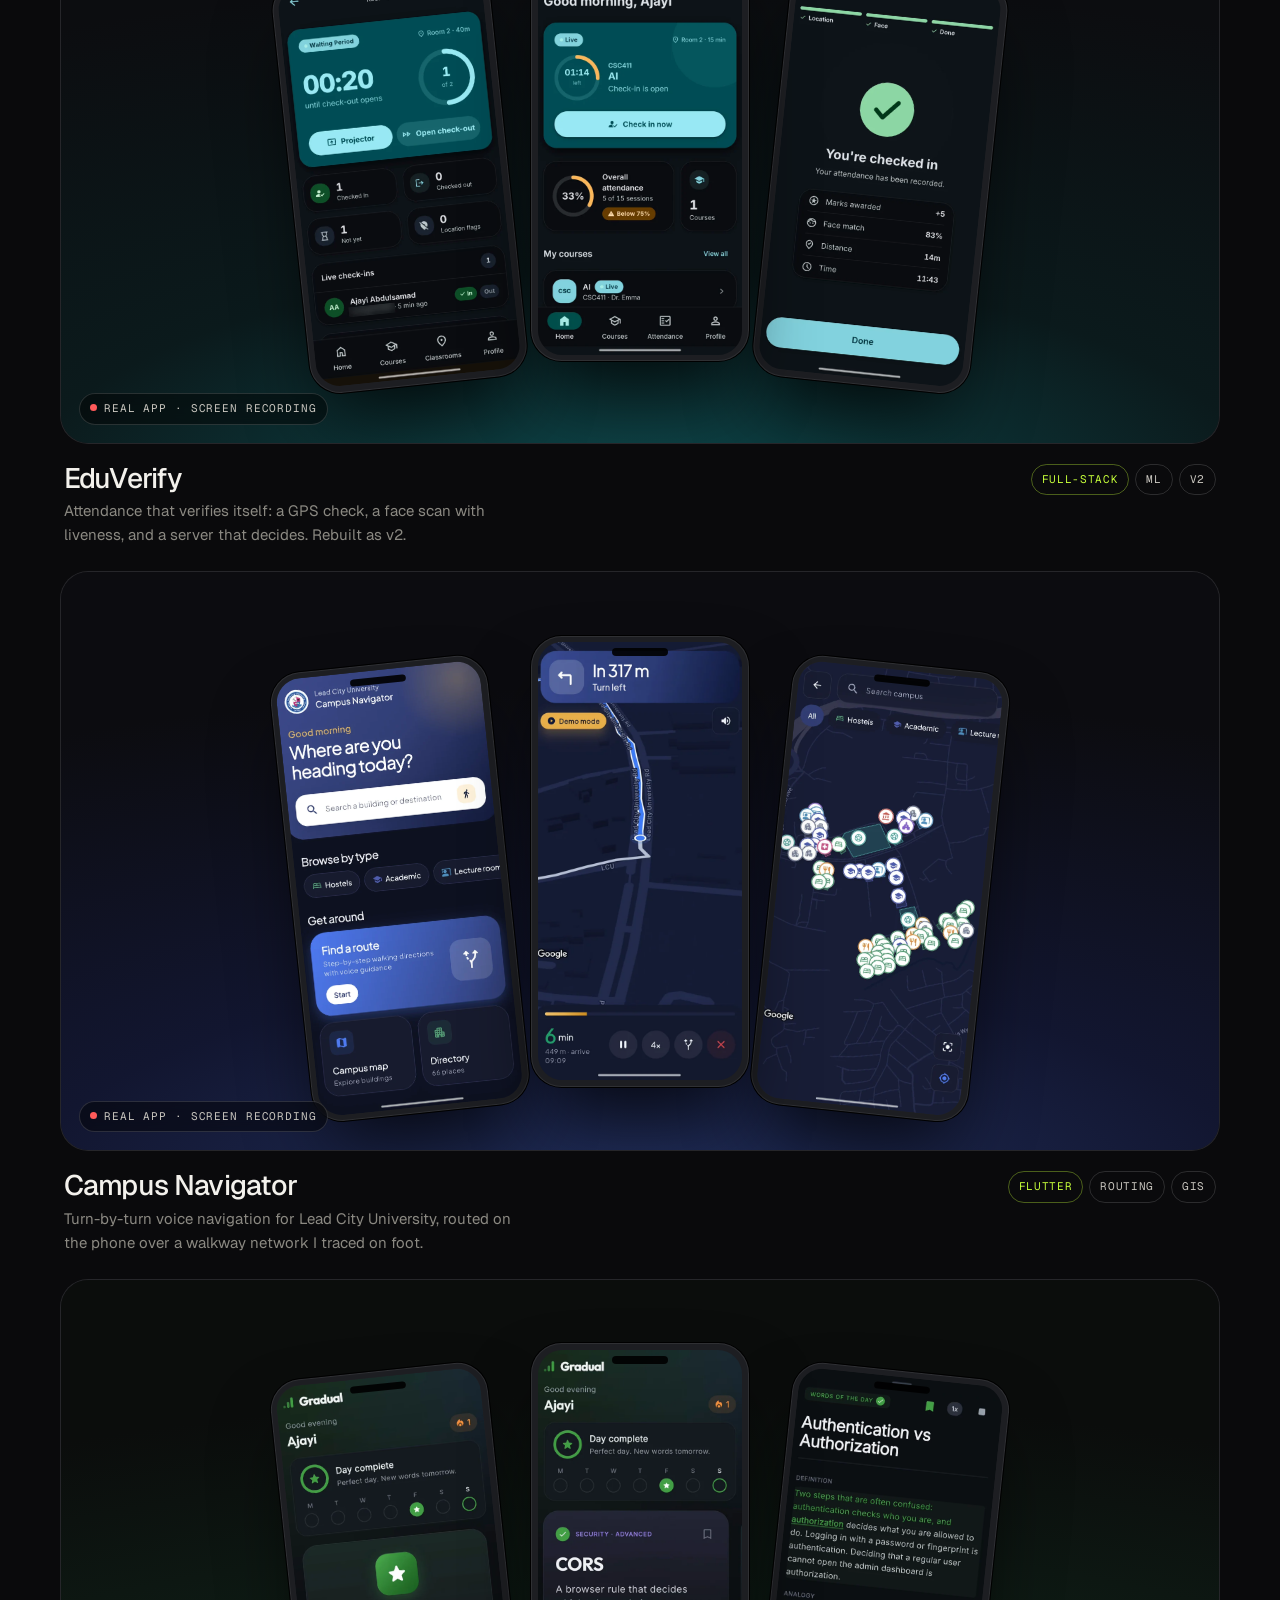
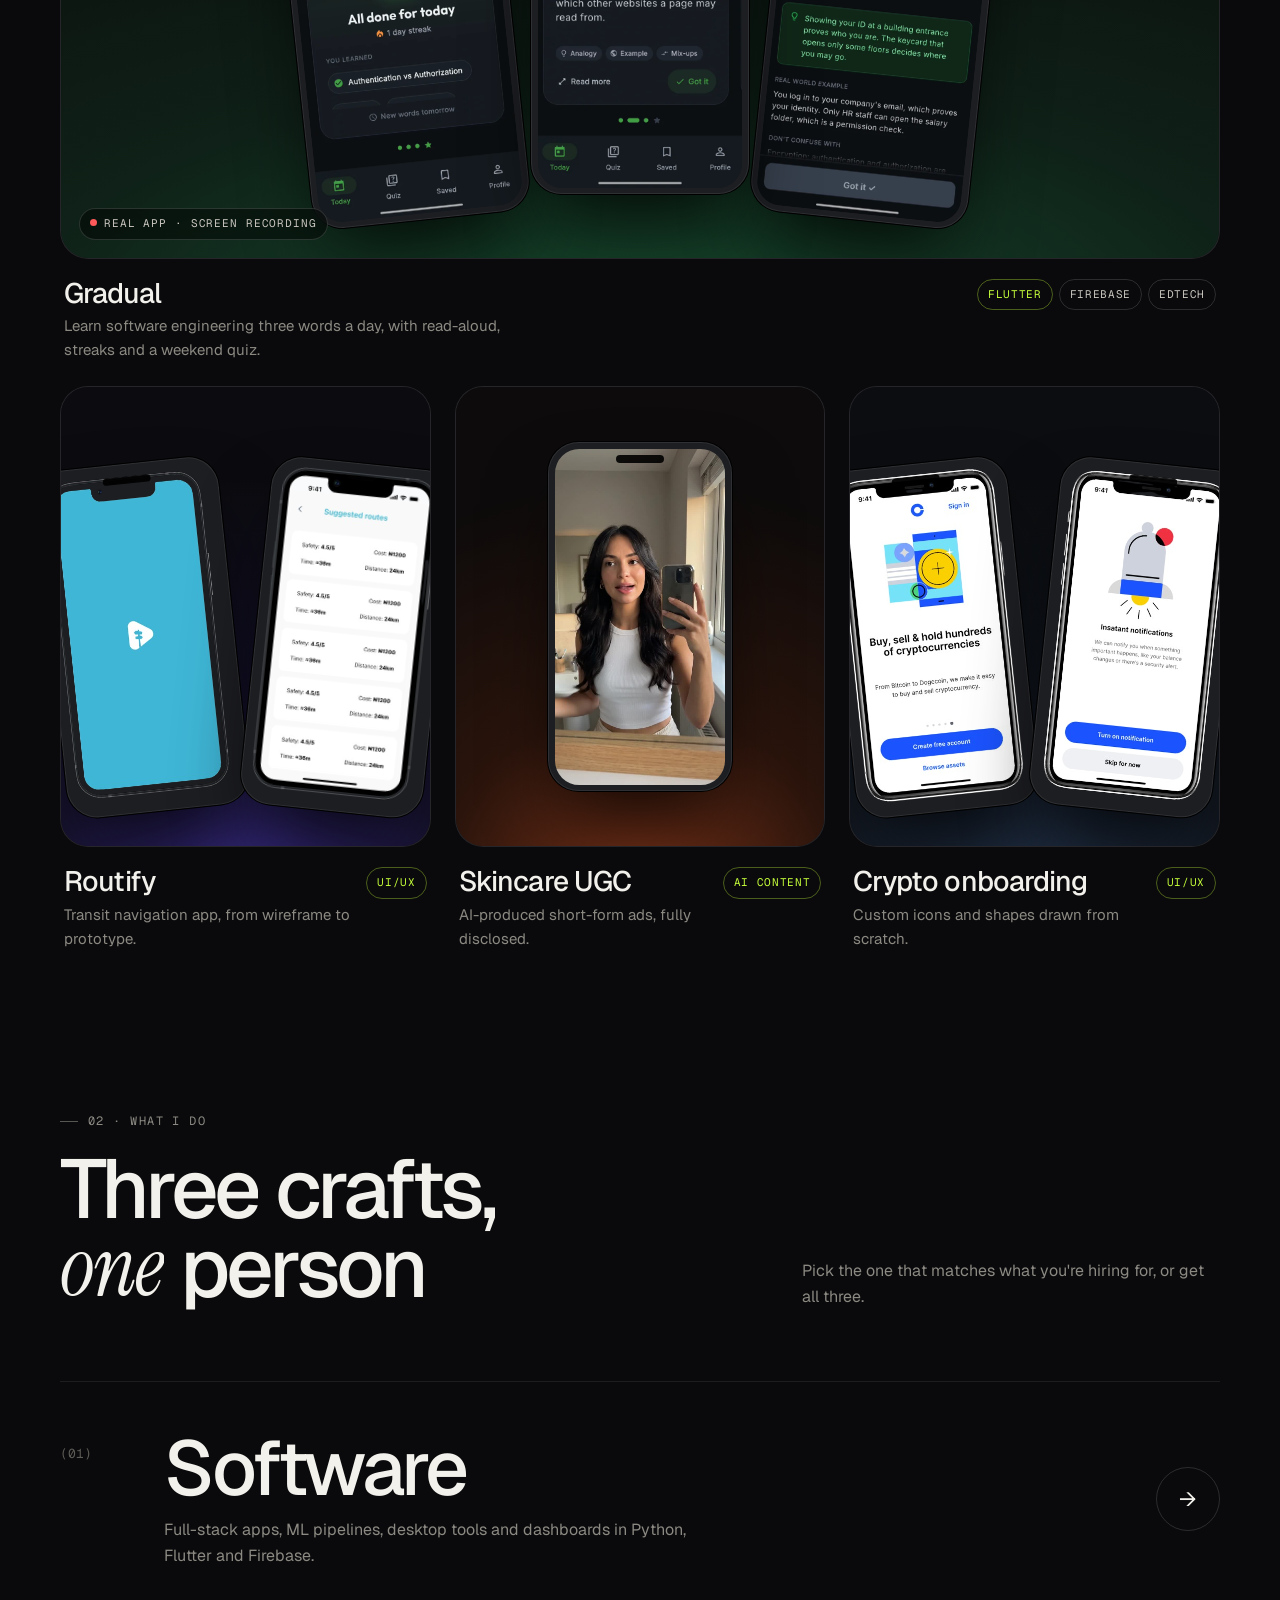
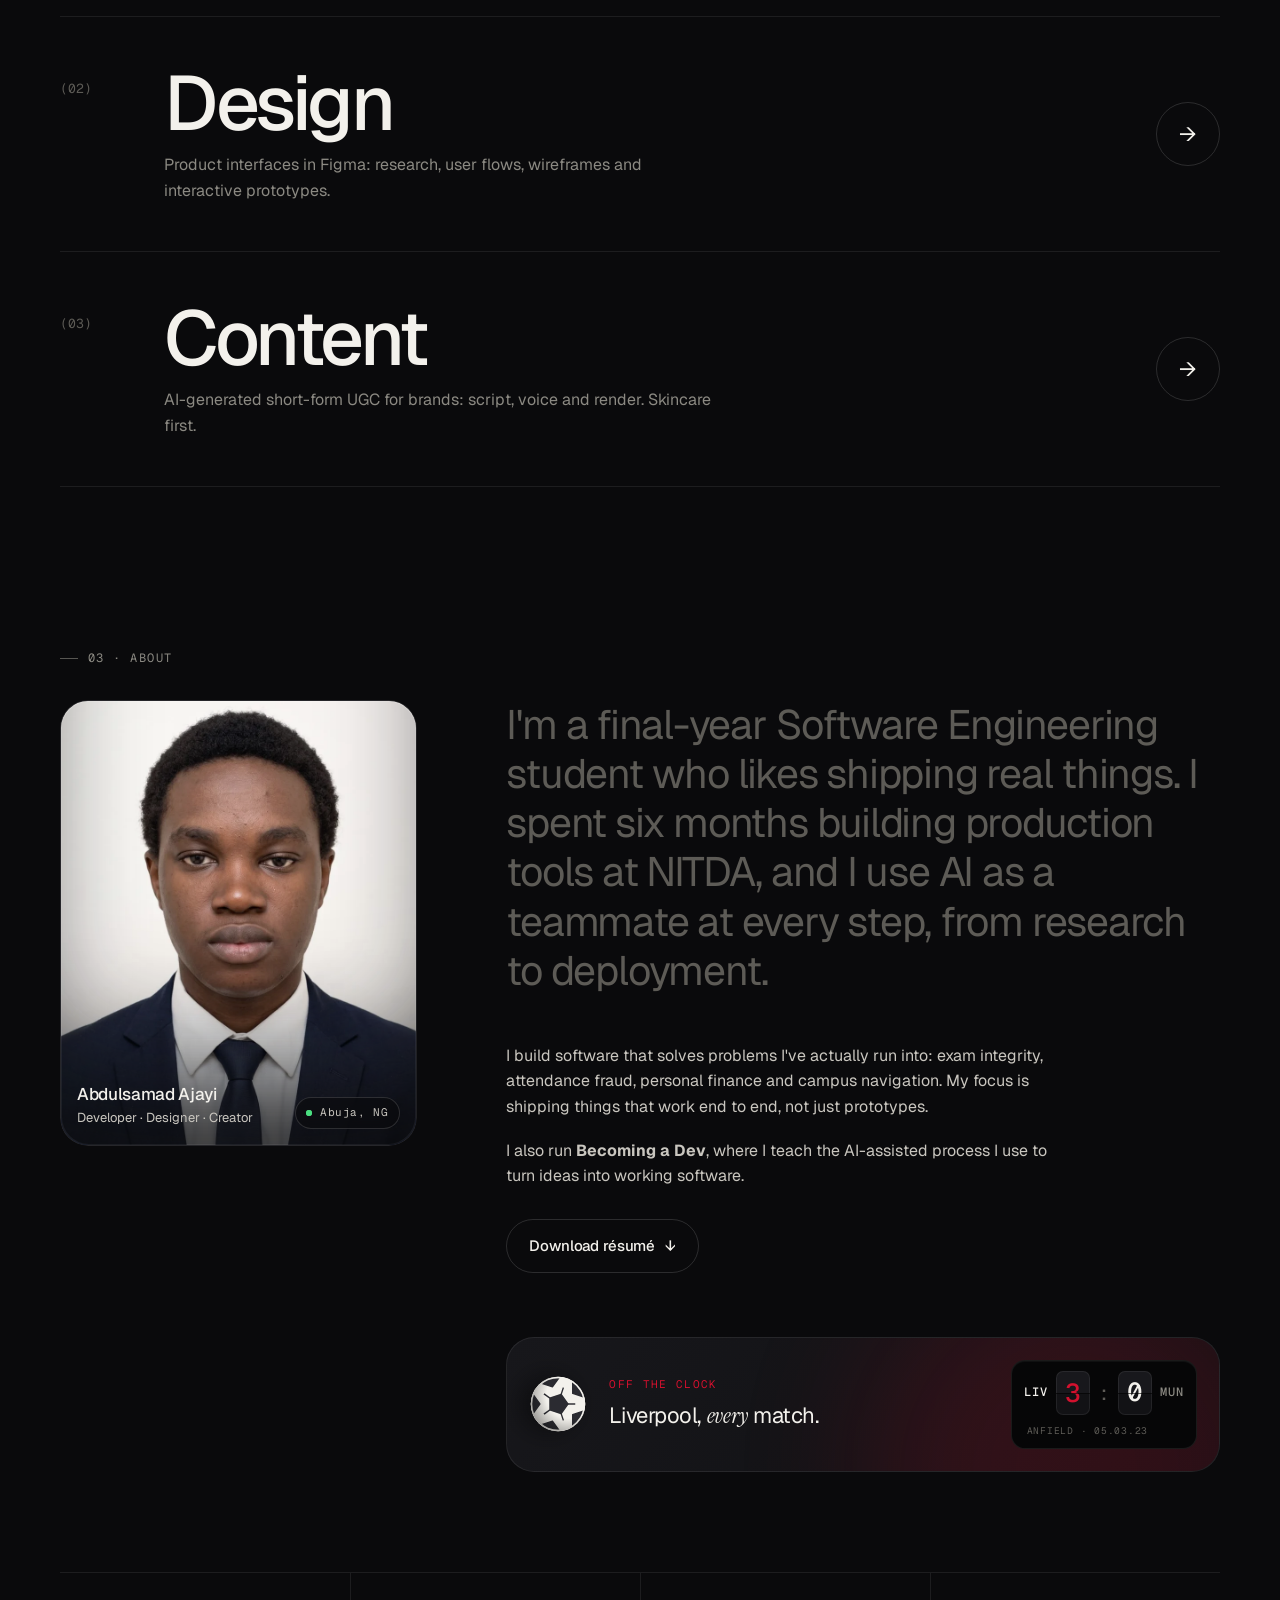
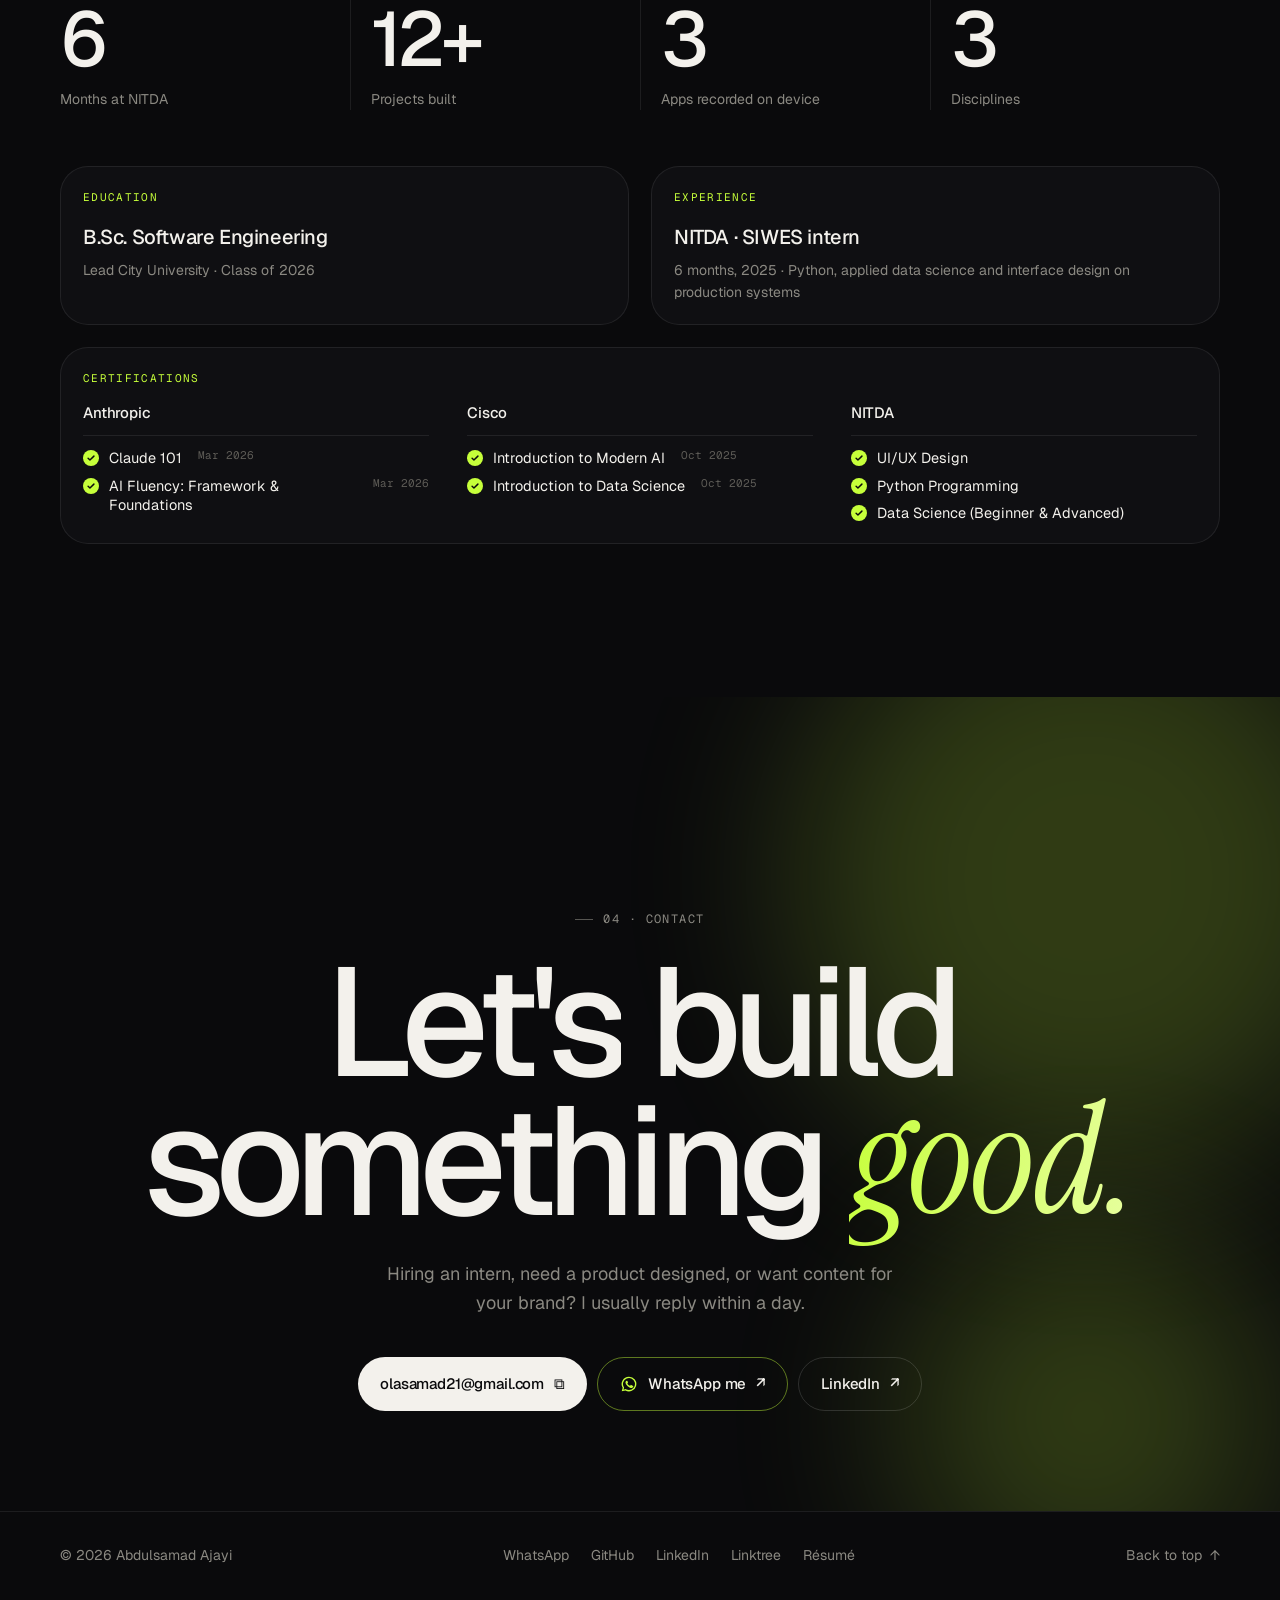
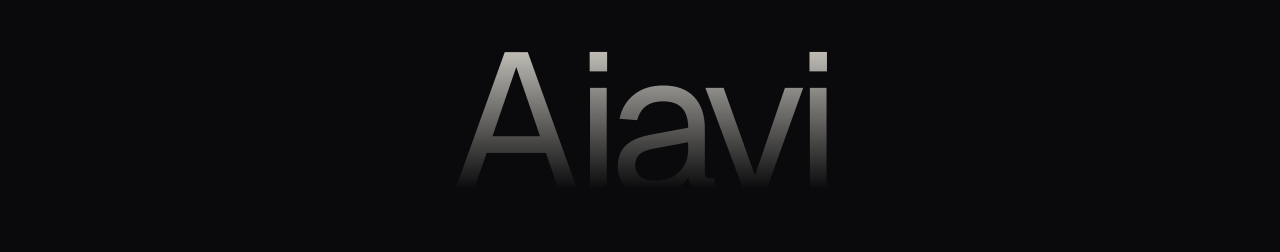
==== commit 781773b4: "Lime palette, project-deck hero, share previews, credentials, WhatsApp - Two quiet colours (near-bla" ====
--- a/index.html
+++ b/index.html
@@ -3,14 +3,28 @@
 <head>
 <meta charset="UTF-8">
 <meta name="viewport" content="width=device-width, initial-scale=1.0">
-<title>Abdulsamad Ajayi · Developer, Designer & AI Content Creator</title>
-<meta name="description" content="Abdulsamad Ajayi builds software, designs product interfaces and produces AI-generated content. Based in Abuja, Nigeria.">
+<title>Abdulsamad Ajayi · Developer &amp; Product Designer</title>
+<meta name="description" content="Developer and product designer in Abuja, Nigeria. I build apps, then prove they work: every project here is a real app, recorded on a real phone.">
+<meta property="og:type" content="website">
+<meta property="og:site_name" content="Abdulsamad Ajayi">
+<meta property="og:title" content="Abdulsamad Ajayi · Developer &amp; Product Designer">
+<meta property="og:description" content="Developer and product designer in Abuja, Nigeria. I build apps, then prove they work: every project here is a real app, recorded on a real phone.">
+<meta property="og:url" content="https://olasamad21.github.io/portfolio/">
+<meta property="og:image" content="https://olasamad21.github.io/portfolio/img/og/og-home.jpg">
+<meta property="og:image:width" content="1200">
+<meta property="og:image:height" content="630">
+<meta property="og:image:alt" content="Abdulsamad Ajayi: developer and product designer, with three app screens">
+<meta name="twitter:card" content="summary_large_image">
+<meta name="twitter:title" content="Abdulsamad Ajayi · Developer &amp; Product Designer">
+<meta name="twitter:description" content="Developer and product designer in Abuja, Nigeria. I build apps, then prove they work: every project here is a real app, recorded on a real phone.">
+<meta name="twitter:image" content="https://olasamad21.github.io/portfolio/img/og/og-home.jpg">
+<link rel="canonical" href="https://olasamad21.github.io/portfolio/">
 <meta name="theme-color" content="#0A0A0C">
-<link rel="icon" href="data:image/svg+xml,<svg xmlns=%22http://www.w3.org/2000/svg%22 viewBox=%220 0 100 100%22><defs><linearGradient id=%22g%22 x1=%220%22 x2=%221%22><stop offset=%220%22 stop-color=%22%235ED3D9%22/><stop offset=%22.5%22 stop-color=%22%23A493FF%22/><stop offset=%221%22 stop-color=%22%23FF8A5C%22/></linearGradient></defs><circle cx=%2250%22 cy=%2250%22 r=%2250%22 fill=%22url(%23g)%22/><text x=%2250%22 y=%2254%22 font-family=%22Georgia,serif%22 font-style=%22italic%22 font-size=%2258%22 fill=%22%230A0A0C%22 dominant-baseline=%22middle%22 text-anchor=%22middle%22>a</text></svg>">
+<link rel="icon" href="data:image/svg+xml,<svg xmlns=%22http://www.w3.org/2000/svg%22 viewBox=%220 0 100 100%22><defs><linearGradient id=%22g%22 x1=%220%22 x2=%221%22><stop offset=%220%22 stop-color=%22%23C6FF3A%22/><stop offset=%22.5%22 stop-color=%22%23E6FF9C%22/><stop offset=%221%22 stop-color=%22%23C6FF3A%22/></linearGradient></defs><circle cx=%2250%22 cy=%2250%22 r=%2250%22 fill=%22url(%23g)%22/><text x=%2250%22 y=%2254%22 font-family=%22Georgia,serif%22 font-style=%22italic%22 font-size=%2258%22 fill=%22%230A0A0C%22 dominant-baseline=%22middle%22 text-anchor=%22middle%22>a</text></svg>">
 <link rel="preconnect" href="https://fonts.googleapis.com">
 <link rel="preconnect" href="https://fonts.gstatic.com" crossorigin>
 <link href="https://fonts.googleapis.com/css2?family=Geist:wght@300..700&family=Geist+Mono:wght@400;500&family=Instrument+Serif:ital@0;1&display=swap" rel="stylesheet">
-<link rel="stylesheet" href="assets/css/site.css?v=5a61cf9879">
+<link rel="stylesheet" href="assets/css/site.css?v=48507901bd">
 <script>document.documentElement.classList.add('js')</script>
 </head>
 <body>
@@ -43,6 +57,7 @@
   <a href="#contact"><span>Contact<small>05</small></span></a>
   <div class="menu-foot">
     <a href="mailto:olasamad21@gmail.com">olasamad21@gmail.com</a>
+    <a href="https://wa.me/2348139004903?text=Hi%20Abdulsamad%2C%20I%20saw%20your%20portfolio%20and%20I%E2%80%99d%20like%20to%20talk%20about%20a%20project." target="_blank" rel="noopener">WhatsApp ↗</a>
     <a href="https://www.linkedin.com/in/ajayi-abdulsamad-b4757b307" target="_blank" rel="noopener">LinkedIn ↗</a>
     <a href="Ajayi_Abdulsamad_CV.pdf" target="_blank">Résumé ↗</a>
   </div>
@@ -58,18 +73,47 @@
         <span class="status has-avatar" data-reveal style="--d:.6s"><img class="status-avatar" src="img/abdulsamad-avatar.webp" alt="" width="30" height="30"><span class="pulse"></span>Open to internships &amp; freelance</span>
         <span class="eyebrow" data-reveal style="--d:.7s">Abuja, Nigeria · GMT+1</span>
       </div>
-      <h1 data-split style="--d:.55s">Abdulsamad <span class="serif grad-text">Ajayi</span></h1>
-      <div class="hero-bottom">
-        <p class="hero-lede" data-reveal style="--d:1s">
-          I <span class="rotator" aria-live="polite"><span>build software</span><span>design interfaces</span><span>produce AI content</span></span><br>
-          that people actually want to use, from first sketch to shipped product.
-        </p>
-        <div class="hero-actions" data-reveal style="--d:1.1s">
-          <a class="btn" href="#work" data-magnetic=".2">View selected work <span class="arr">→</span></a>
-          <a class="btn ghost" href="Ajayi_Abdulsamad_CV.pdf" target="_blank" data-magnetic=".2">Résumé <span class="arr">↗</span></a>
-        </div>
-      </div>
-      <div class="hero-top" style="margin:56px 0 0">
+
+      <div class="hero-grid">
+        <div class="hero-main">
+          <span class="hero-kicker" data-reveal style="--d:.45s">Developer · Product designer · AI-native builder</span>
+          <h1 data-split style="--d:.55s">Abdulsamad <span class="serif grad-text">Ajayi</span></h1>
+          <p class="hero-lede" data-reveal style="--d:1s">
+            I <span class="rotator" aria-live="polite"><span>build software</span><span>design interfaces</span><span>produce AI content</span></span>,<br>
+            then prove it works. <span class="hero-proof">Every project here is a real app, recorded on a real phone.</span>
+          </p>
+          <div class="hero-actions" data-reveal style="--d:1.1s">
+            <a class="btn" href="#work" data-magnetic=".2">View selected work <span class="arr">→</span></a>
+            <a class="btn ghost" href="Ajayi_Abdulsamad_CV.pdf" target="_blank" data-magnetic=".2">Résumé <span class="arr">↗</span></a>
+          </div>
+        </div>
+
+        <!-- Project deck: the three flagship apps, each playing its real recording -->
+        <aside class="deck" data-deck data-reveal style="--d:.9s" aria-label="Three flagship projects">
+          <div class="deck-stage">
+            <a class="deck-card" href="eduverify.html" data-cursor="Open case" aria-label="EduVerify case study">
+              <div class="phone"><video muted playsinline loop preload="none" poster="img/eduverify2/dashboard.webp"><source src="img/eduverify2/eduverify-checkin.mp4" type="video/mp4"></video></div>
+            </a>
+            <a class="deck-card" href="campus-navigator.html" data-cursor="Open case" aria-label="Campus Navigator case study">
+              <div class="phone"><video muted playsinline loop preload="none" poster="img/campus/poster.webp"><source src="img/campus/campus-walkthrough.mp4" type="video/mp4"></video></div>
+            </a>
+            <a class="deck-card" href="gradual.html" data-cursor="Open case" aria-label="Gradual case study">
+              <div class="phone"><video muted playsinline loop preload="none" poster="img/gradual/today.webp" data-start="2.5"><source src="img/gradual/gradual-walkthrough.mp4" type="video/mp4"></video></div>
+            </a>
+          </div>
+          <div class="deck-caption" aria-live="polite">
+            <span class="deck-rec"><span class="rec-dot"></span>Real app · recorded on my phone</span>
+            <div class="deck-info">
+              <div class="deck-text" data-i="0"><b>EduVerify</b><span>Attendance that checks your face and location</span></div>
+              <div class="deck-text" data-i="1"><b>Campus Navigator</b><span>Turn-by-turn voice directions across campus</span></div>
+              <div class="deck-text" data-i="2"><b>Gradual</b><span>Three software engineering words a day</span></div>
+            </div>
+            <div class="deck-dots"><button aria-label="Show EduVerify"></button><button aria-label="Show Campus Navigator"></button><button aria-label="Show Gradual"></button></div>
+          </div>
+        </aside>
+      </div>
+
+      <div class="hero-top hero-foot" style="margin:32px 0 0">
         <span class="scroll-hint" data-reveal style="--d:1.3s"><i></i>Scroll</span>
         <span class="eyebrow" data-reveal style="--d:1.3s">Portfolio · 2026</span>
       </div>
@@ -293,8 +337,28 @@
       <div class="stats" data-reveal>
         <div class="stat"><strong><span data-count="6">0</span></strong><span>Months at NITDA</span></div>
         <div class="stat"><strong><span data-count="12" data-suffix="+">0</span></strong><span>Projects built</span></div>
-        <div class="stat"><strong><span data-count="3">0</span></strong><span>Certifications</span></div>
+        <div class="stat"><strong><span data-count="3">0</span></strong><span>Apps recorded on device</span></div>
         <div class="stat"><strong><span data-count="3">0</span></strong><span>Disciplines</span></div>
+      </div>
+      <div class="creds">
+        <div class="cred" data-reveal>
+          <small>Education</small>
+          <strong>B.Sc. Software Engineering</strong>
+          <span>Lead City University · Class of 2026</span>
+        </div>
+        <div class="cred" data-reveal style="--d:.08s">
+          <small>Experience</small>
+          <strong>NITDA · SIWES intern</strong>
+          <span>6 months, 2025 · Python, applied data science and interface design on production systems</span>
+        </div>
+        <div class="cred cred-wide" data-reveal style="--d:.16s">
+          <small>Certifications</small>
+          <div class="cert-groups">
+            <div><b>Anthropic</b><ul><li>Claude 101 <i>Mar 2026</i></li><li>AI Fluency: Framework &amp; Foundations <i>Mar 2026</i></li></ul></div>
+            <div><b>Cisco</b><ul><li>Introduction to Modern AI <i>Oct 2025</i></li><li>Introduction to Data Science <i>Oct 2025</i></li></ul></div>
+            <div><b>NITDA</b><ul><li>UI/UX Design</li><li>Python Programming</li><li>Data Science (Beginner &amp; Advanced)</li></ul></div>
+          </div>
+        </div>
       </div>
     </div>
   </section>
@@ -310,6 +374,7 @@
       <p data-reveal>Hiring an intern, need a product designed, or want content for your brand? I usually reply within a day.</p>
       <div class="cta-actions" data-reveal>
         <a class="btn copy-mail" href="mailto:olasamad21@gmail.com" data-copy="olasamad21@gmail.com" data-magnetic=".2">olasamad21@gmail.com <span class="arr">⧉</span><span class="done">Copied to clipboard ✓</span></a>
+        <a class="btn wa" href="https://wa.me/2348139004903?text=Hi%20Abdulsamad%2C%20I%20saw%20your%20portfolio%20and%20I%E2%80%99d%20like%20to%20talk%20about%20a%20project." target="_blank" rel="noopener" data-magnetic=".2"><svg class="wa-ic" viewBox="0 0 24 24" fill="currentColor" aria-hidden="true"><path d="M12 2.2a9.8 9.8 0 0 0-8.4 14.9L2.3 21.8l4.8-1.3A9.8 9.8 0 1 0 12 2.2zm0 17.8a8 8 0 0 1-4.1-1.1l-.3-.2-2.9.8.8-2.8-.2-.3A8 8 0 1 1 12 20zm4.4-6c-.2-.1-1.4-.7-1.6-.8-.2-.1-.4-.1-.5.1l-.7.9c-.1.2-.3.2-.5.1a6.5 6.5 0 0 1-3.2-2.8c-.2-.4.2-.4.7-1.3.1-.1 0-.3 0-.4l-.7-1.7c-.2-.5-.4-.4-.5-.4h-.5a.9.9 0 0 0-.7.3 2.8 2.8 0 0 0-.9 2.1 5 5 0 0 0 1 2.6 11.3 11.3 0 0 0 4.4 3.9c1.6.7 2.3.8 3.1.6a2.6 2.6 0 0 0 1.7-1.2 2.1 2.1 0 0 0 .2-1.2c-.1-.1-.2-.2-.4-.3z"/></svg>WhatsApp me <span class="arr">↗</span></a>
         <a class="btn ghost" href="https://www.linkedin.com/in/ajayi-abdulsamad-b4757b307" target="_blank" rel="noopener" data-magnetic=".2">LinkedIn <span class="arr">↗</span></a>
       </div>
     </div>
@@ -319,6 +384,7 @@
       <div class="footer-row">
         <span>© <span data-year>2026</span> Abdulsamad Ajayi</span>
         <div class="footer-links">
+          <a class="link-u" href="https://wa.me/2348139004903?text=Hi%20Abdulsamad%2C%20I%20saw%20your%20portfolio%20and%20I%E2%80%99d%20like%20to%20talk%20about%20a%20project." target="_blank" rel="noopener">WhatsApp</a>
           <a class="link-u" href="https://github.com/olasamad21" target="_blank" rel="noopener">GitHub</a>
           <a class="link-u" href="https://www.linkedin.com/in/ajayi-abdulsamad-b4757b307" target="_blank" rel="noopener">LinkedIn</a>
           <a class="link-u" href="https://linktr.ee/olasamad21" target="_blank" rel="noopener">Linktree</a>
@@ -331,6 +397,6 @@
   </div>
 </footer>
 
-<script src="assets/js/site.js?v=081933b59b"></script>
+<script src="assets/js/site.js?v=ee7eced8a7"></script>
 </body>
 </html>
--- a/assets/css/site.css
+++ b/assets/css/site.css
@@ -13,12 +13,16 @@
   --soft:#8B8982;
   --dim:#5D5B56;
 
-  --dev:#5ED3D9;      /* teal  — software */
-  --design:#A493FF;   /* violet — UI/UX   */
-  --ugc:#FF8A5C;      /* coral  — content */
+  /* Two quiet colours (near-black + bone white) and ONE loud one: electric lime. */
+  --lime:#C6FF3A;
+  --lime-2:#E6FF9C;
+  --olive:#2E3A10;
+  --dev:var(--lime);
+  --design:var(--lime);
+  --ugc:var(--lime);
   --accent:var(--ink);
 
-  --grad:linear-gradient(100deg,var(--dev) 0%,var(--design) 50%,var(--ugc) 100%);
+  --grad:linear-gradient(100deg,var(--lime) 0%,var(--lime-2) 50%,var(--lime) 100%);
 
   --serif:'Instrument Serif',Georgia,serif;
   --sans:'Geist','Inter',system-ui,-apple-system,sans-serif;
@@ -219,10 +223,9 @@
 .hero.short{ min-height:auto; padding:170px 0 70px; }
 .orbs{ position:absolute; inset:0; z-index:-1; pointer-events:none; }
 .orb{ position:absolute; border-radius:50%; filter:blur(90px); opacity:.5; will-change:transform; }
-.orb.o1{ width:46vw; height:46vw; max-width:640px; max-height:640px; background:var(--dev); top:-14%; right:-8%; animation:float1 18s var(--ease-io) infinite alternate; opacity:.28; }
-.orb.o2{ width:38vw; height:38vw; max-width:540px; max-height:540px; background:var(--design); top:24%; right:22%; animation:float2 22s var(--ease-io) infinite alternate; opacity:.24; }
-.orb.o3{ width:30vw; height:30vw; max-width:420px; max-height:420px; background:var(--ugc); bottom:-12%; right:0; animation:float3 16s var(--ease-io) infinite alternate; opacity:.22; }
-body.t-dev .orb{ background:var(--dev); } body.t-design .orb{ background:var(--design); } body.t-ugc .orb{ background:var(--ugc); }
+.orb.o1{ width:46vw; height:46vw; max-width:640px; max-height:640px; background:var(--lime); top:-14%; right:-8%; animation:float1 18s var(--ease-io) infinite alternate; opacity:.13; }
+.orb.o2{ width:38vw; height:38vw; max-width:540px; max-height:540px; background:var(--olive); top:24%; right:22%; animation:float2 22s var(--ease-io) infinite alternate; opacity:.55; }
+.orb.o3{ width:30vw; height:30vw; max-width:420px; max-height:420px; background:var(--lime); bottom:-12%; right:0; animation:float3 16s var(--ease-io) infinite alternate; opacity:.09; }
 @keyframes float1{ to{ transform:translate(-12%,18%) scale(1.15); } }
 @keyframes float2{ to{ transform:translate(16%,-12%) scale(.9); } }
 @keyframes float3{ to{ transform:translate(-20%,-14%) scale(1.2); } }
@@ -771,8 +774,6 @@
 .rec-dot{ display:inline-block; width:7px; height:7px; margin-right:7px; border-radius:50%; background:#FF5A5A; vertical-align:1px; animation:blink 1.4s steps(1) infinite; }
 
 /* ---------- Campus Navigator ---------- */
-body.t-nav{ --accent:#7FA2FF; }
-body.t-nav .orb{ background:#4E6BFF; }
 .stage.navy{ background:radial-gradient(120% 90% at 50% 110%,#22305E 0%,#121630 45%,#0C0C10 100%); }
 .flow.four{ grid-template-columns:repeat(4,1fr); }
 @media (max-width:1100px){ .flow.four{ grid-template-columns:repeat(2,1fr); } }
@@ -796,8 +797,6 @@
 }
 
 /* ---------- Gradual ---------- */
-body.t-grad{ --accent:#5BD687; }
-body.t-grad .orb{ background:#2E9E5B; }
 .stage.forest{ background:radial-gradient(120% 90% at 50% 110%,#16492D 0%,#0F2118 45%,#0B0D0C 100%); }
 
 /* ---------- EduVerify v2: laptop + phone showcase ---------- */
@@ -916,3 +915,69 @@
   .s-step{ min-height:0; opacity:1; padding:28px 0 44px; border-top:1px solid var(--line); }
   .s-inline.phone{ display:block; width:min(64%,250px); aspect-ratio:496/1018; margin:26px auto 0; transform:none !important; }
 }
+
+/* ---------- hero with player card ---------- */
+.sr-only{ position:absolute !important; width:1px; height:1px; padding:0; margin:-1px; overflow:hidden; clip:rect(0,0,0,0); white-space:nowrap; border:0; }
+.hero-grid{ display:grid; grid-template-columns:1fr minmax(320px,420px); gap:clamp(28px,4vw,64px); align-items:end; }
+.hero-grid .hero-main h1{ font-size:clamp(48px,7.6vw,124px); }
+.hero-grid .hero-lede{ margin-top:clamp(24px,3vw,40px); }
+.hero-grid .hero-actions{ justify-content:flex-start; margin-top:28px; }
+@media (max-width:1020px){ .hero-grid{ grid-template-columns:1fr; } }
+
+/* ---------- hero project deck: three real recordings ---------- */
+.deck{ position:relative; }
+.deck-stage{ position:relative; height:clamp(420px,58vh,540px); }
+.deck-card{ position:absolute; left:50%; top:0; width:clamp(190px,15.5vw,236px); margin-left:calc(clamp(190px,15.5vw,236px) / -2); display:block;
+  transition:transform 1s var(--ease), opacity .8s var(--ease), filter .8s var(--ease); will-change:transform; }
+.deck-card .phone{ width:100%; aspect-ratio:600/1200; transform:none !important; }
+.deck-card .phone video{ width:100%; height:100%; object-fit:cover; object-position:top; }
+.deck-card[data-slot="0"]{ z-index:3; transform:translate(0,0) rotate(0deg); }
+.deck-card[data-slot="1"]{ z-index:2; transform:translate(46%,7%) rotate(8deg) scale(.84); opacity:.72; filter:saturate(.75) brightness(.82); }
+.deck-card[data-slot="2"]{ z-index:1; transform:translate(-46%,7%) rotate(-8deg) scale(.84); opacity:.72; filter:saturate(.75) brightness(.82); }
+.deck-card[data-slot="1"]:hover,.deck-card[data-slot="2"]:hover{ opacity:.85; filter:none; }
+.deck-card[data-slot="0"] .phone{ box-shadow:0 0 0 1px rgba(255,255,255,.08) inset, 0 50px 90px -28px rgba(0,0,0,.9), 0 0 70px -26px color-mix(in srgb,var(--lime) 55%,transparent); }
+.deck-caption{ position:relative; margin-top:18px; text-align:center; }
+.deck-rec{ display:inline-flex; align-items:center; font-family:var(--mono); font-size:11px; letter-spacing:.08em; text-transform:uppercase; color:var(--soft); }
+.deck-info{ position:relative; height:52px; margin-top:8px; }
+.deck-text{ position:absolute; inset:0; opacity:0; transform:translateY(8px); transition:opacity .5s var(--ease), transform .6s var(--ease); }
+.deck-text.on{ opacity:1; transform:none; }
+.deck-text b{ display:block; font-size:20px; font-weight:500; letter-spacing:-.02em; }
+.deck-text span{ display:block; font-size:14px; color:var(--soft); margin-top:2px; }
+.deck-dots{ display:flex; justify-content:center; gap:8px; margin-top:12px; }
+.deck-dots button{ width:8px; height:8px; border-radius:8px; background:var(--line-2); transition:width .5s var(--ease), background-color .4s; }
+.deck-dots button.on{ width:28px; background:var(--lime); }
+@media (min-width:1021px){
+  .hero:has(.hero-grid){ padding-top:112px; padding-bottom:32px; }
+  .hero:has(.hero-grid) .hero-top{ margin-bottom:18px; }
+}
+@media (max-width:1020px){ .deck{ margin-top:18px; } .deck-stage{ height:clamp(380px,112vw,470px); } .deck-card{ width:min(56vw,220px); margin-left:calc(min(56vw,220px) / -2); } }
+.hero-kicker{ display:block; font-family:var(--mono); font-size:12px; letter-spacing:.14em; text-transform:uppercase; color:var(--lime); margin-bottom:18px; }
+.hero-proof{ display:block; margin-top:10px; font-size:.82em; color:var(--soft); }
+.hero-grid .hero-lede{ max-width:30ch; }
+
+/* ---------- named credentials ---------- */
+.creds{ display:grid; grid-template-columns:1fr 1fr; gap:clamp(14px,2vw,22px); margin-top:clamp(36px,5vw,56px); }
+@media (max-width:860px){ .creds{ grid-template-columns:1fr; } }
+.cred{ padding:22px 22px 20px; border-radius:var(--r-lg); border:1px solid var(--line); background:var(--bg-2); transition:border-color .5s, transform .7s var(--ease); }
+.cred:hover{ border-color:color-mix(in srgb,var(--lime) 35%,transparent); transform:translateY(-4px); }
+.cred small{ display:block; font-family:var(--mono); font-size:11px; letter-spacing:.12em; text-transform:uppercase; color:var(--lime); margin-bottom:14px; }
+.cred strong{ display:block; font-size:20px; font-weight:500; letter-spacing:-.02em; }
+.cred span{ display:block; margin-top:6px; font-size:14px; color:var(--soft); }
+.cred ul{ margin:0; padding:0; list-style:none; display:flex; flex-direction:column; gap:8px; }
+.cred li{ display:flex; align-items:center; gap:10px; font-size:15.5px; }
+.cred li::before{ content:""; width:16px; height:16px; flex-shrink:0; border-radius:50%; background:var(--lime) center/10px no-repeat
+  url("data:image/svg+xml,%3Csvg xmlns='http://www.w3.org/2000/svg' viewBox='0 0 24 24' fill='none' stroke='%230A0A0C' stroke-width='3.4' stroke-linecap='round' stroke-linejoin='round'%3E%3Cpath d='M5 12.5l4.5 4.5L19 7.5'/%3E%3C/svg%3E"); }
+.cred-wide{ grid-column:1 / -1; }
+.cert-groups{ display:grid; grid-template-columns:repeat(3,1fr); gap:clamp(16px,3vw,40px); }
+.cert-groups b{ display:block; font-size:15px; font-weight:500; letter-spacing:-.01em; margin-bottom:12px; padding-bottom:10px; border-bottom:1px solid var(--line); }
+.cert-groups li{ align-items:flex-start; font-size:14.5px; line-height:1.35; }
+.cert-groups li::before{ margin-top:2px; }
+.cert-groups li i{ font-style:normal; font-family:var(--mono); font-size:11px; color:var(--dim); margin-left:6px; white-space:nowrap; }
+@media (max-width:860px){ .creds{ grid-template-columns:1fr; } .cert-groups{ grid-template-columns:1fr; gap:22px; } }
+
+/* WhatsApp contact button */
+.btn.wa{ --b-bg:transparent; --b-fg:var(--ink); border:1px solid color-mix(in srgb,var(--lime) 45%,transparent); }
+.btn.wa::before{ background:var(--lime) !important; }
+.btn.wa:hover{ color:#0A0A0C; }
+.wa-ic{ width:18px; height:18px; color:var(--lime); transition:color .4s; }
+.btn.wa:hover .wa-ic{ color:#0A0A0C; }
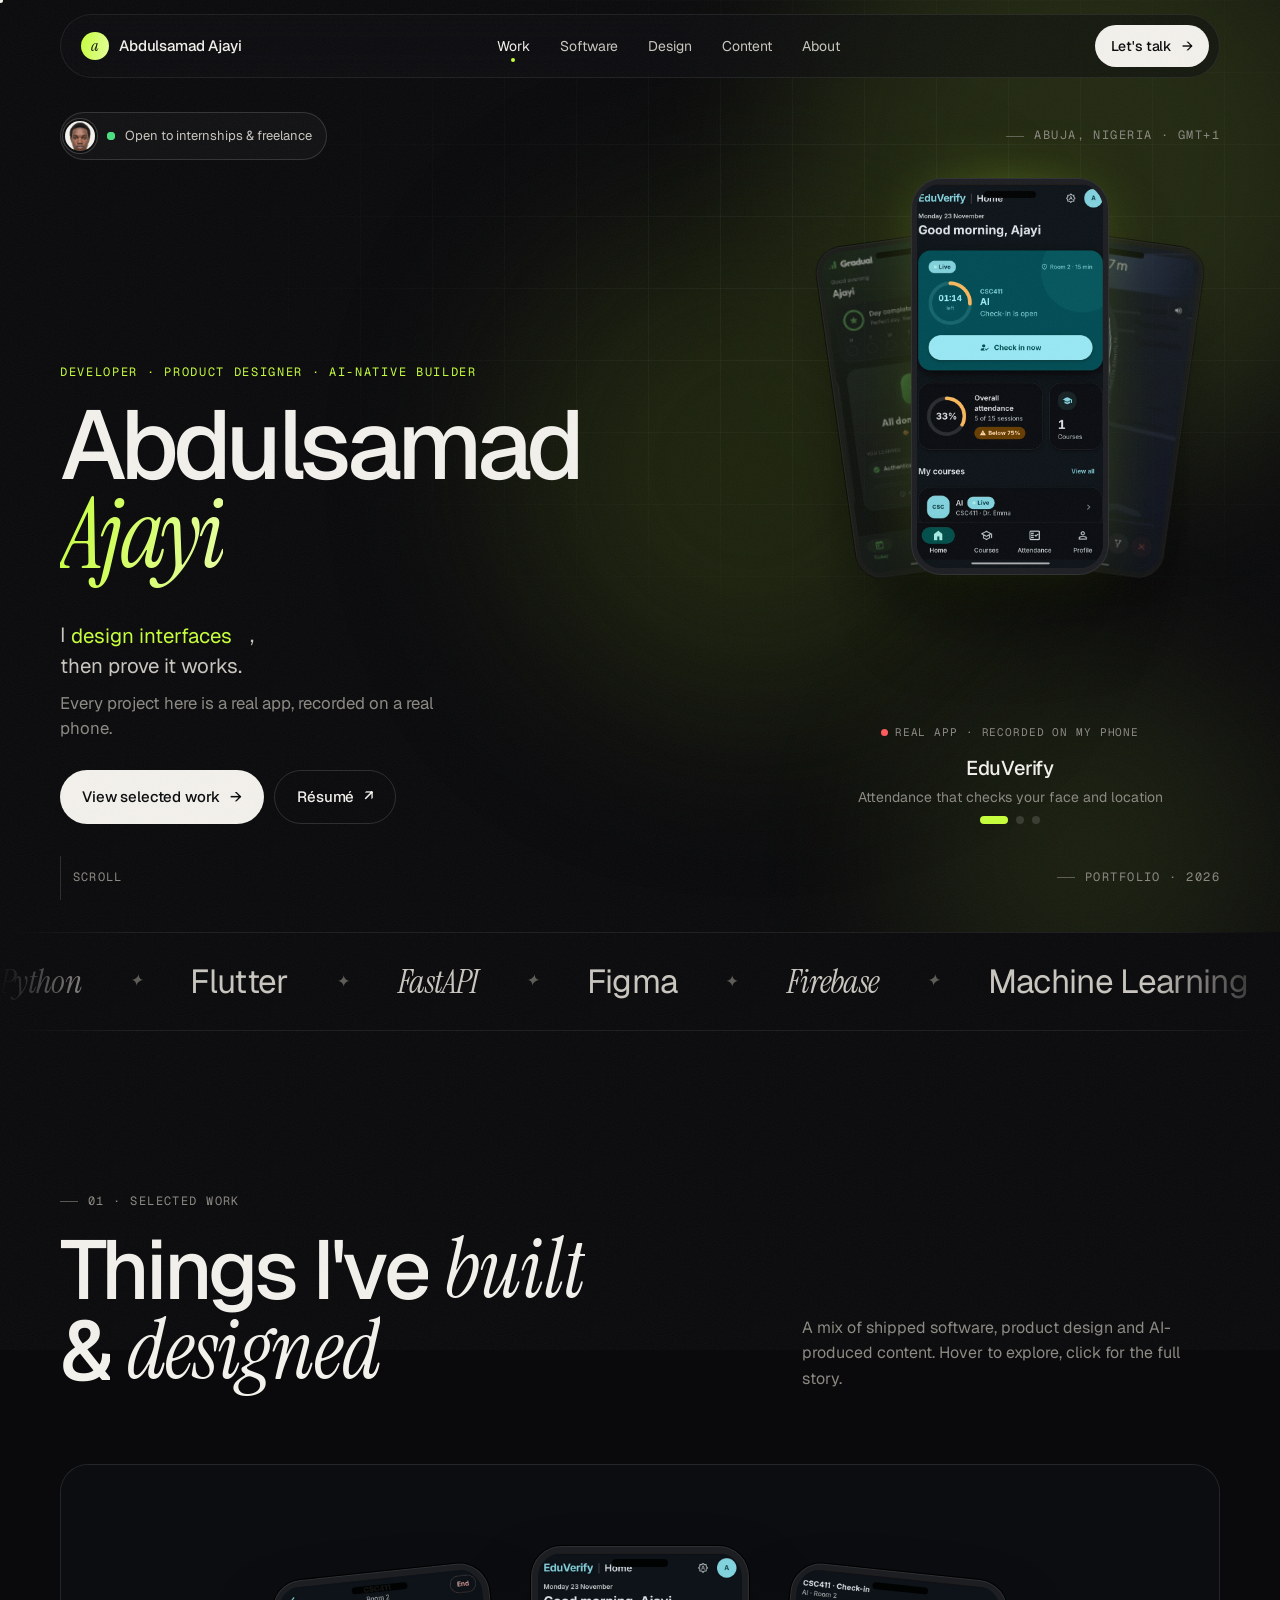
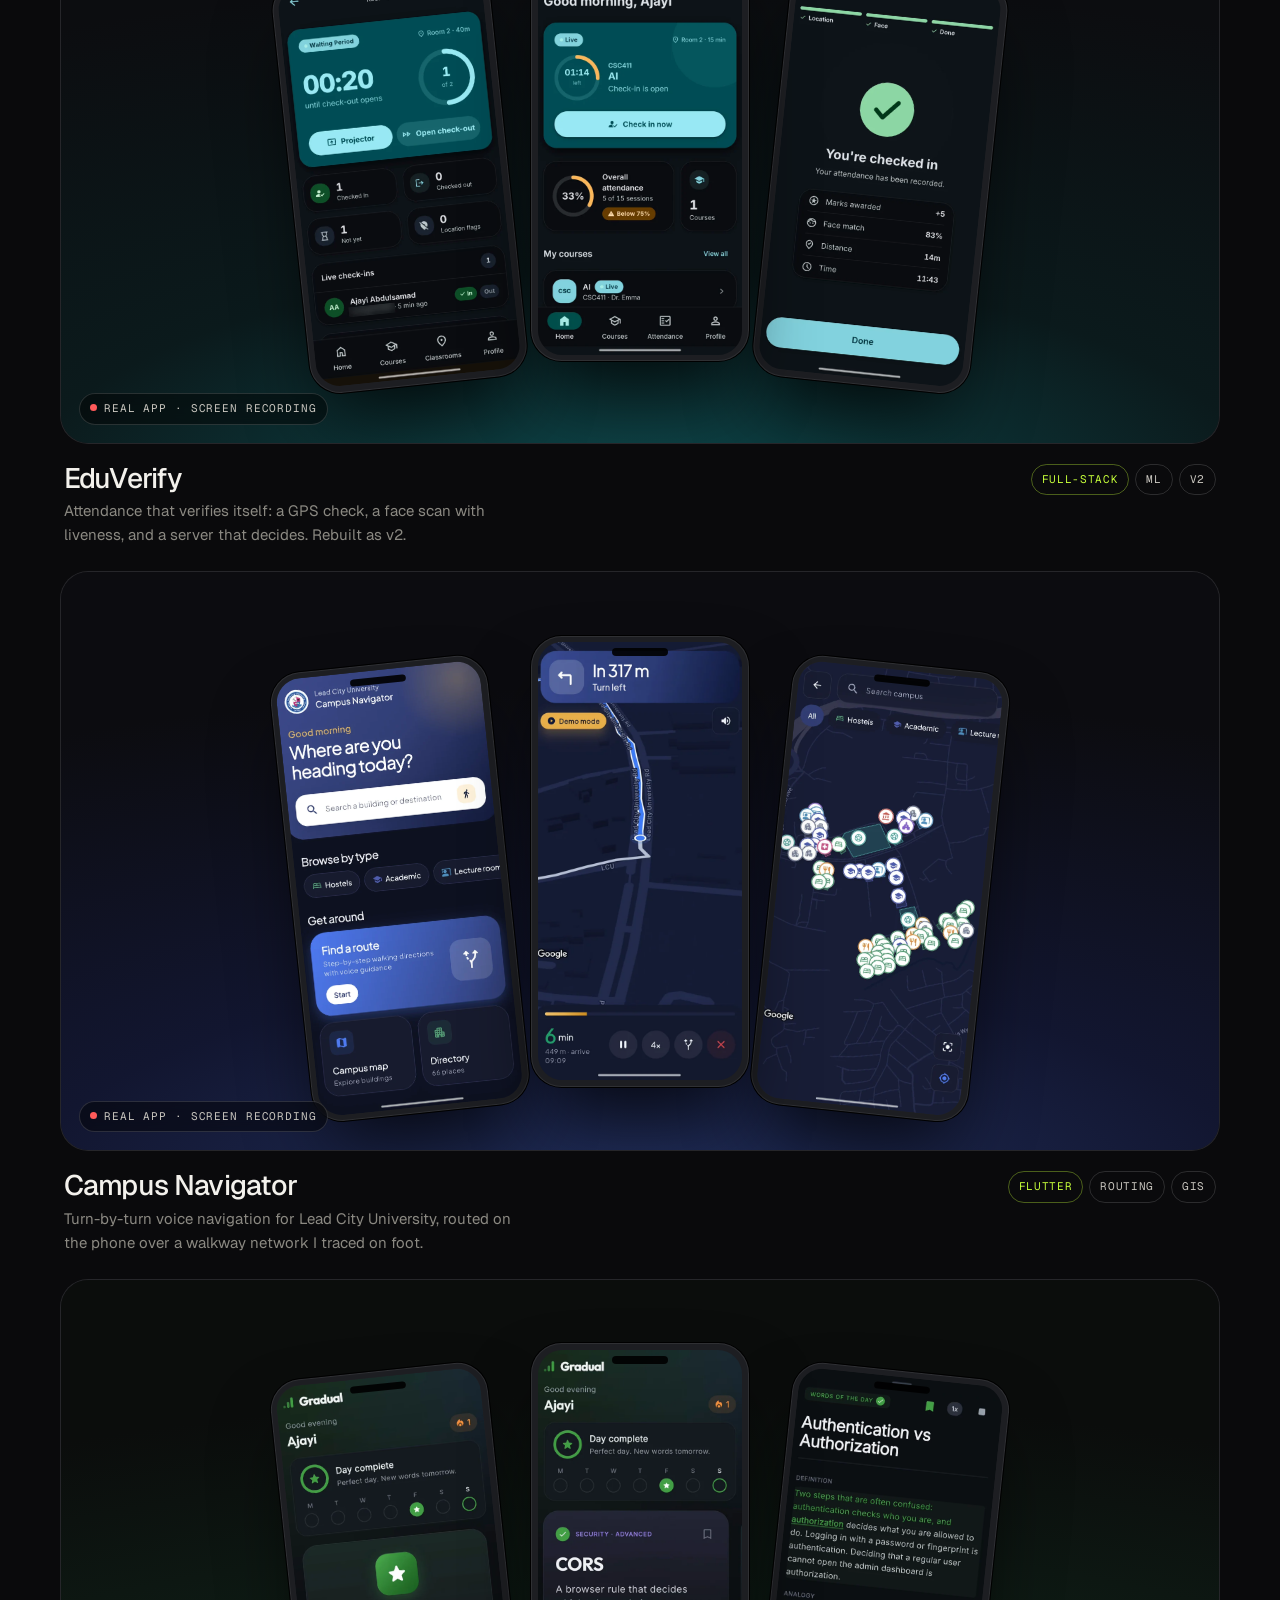
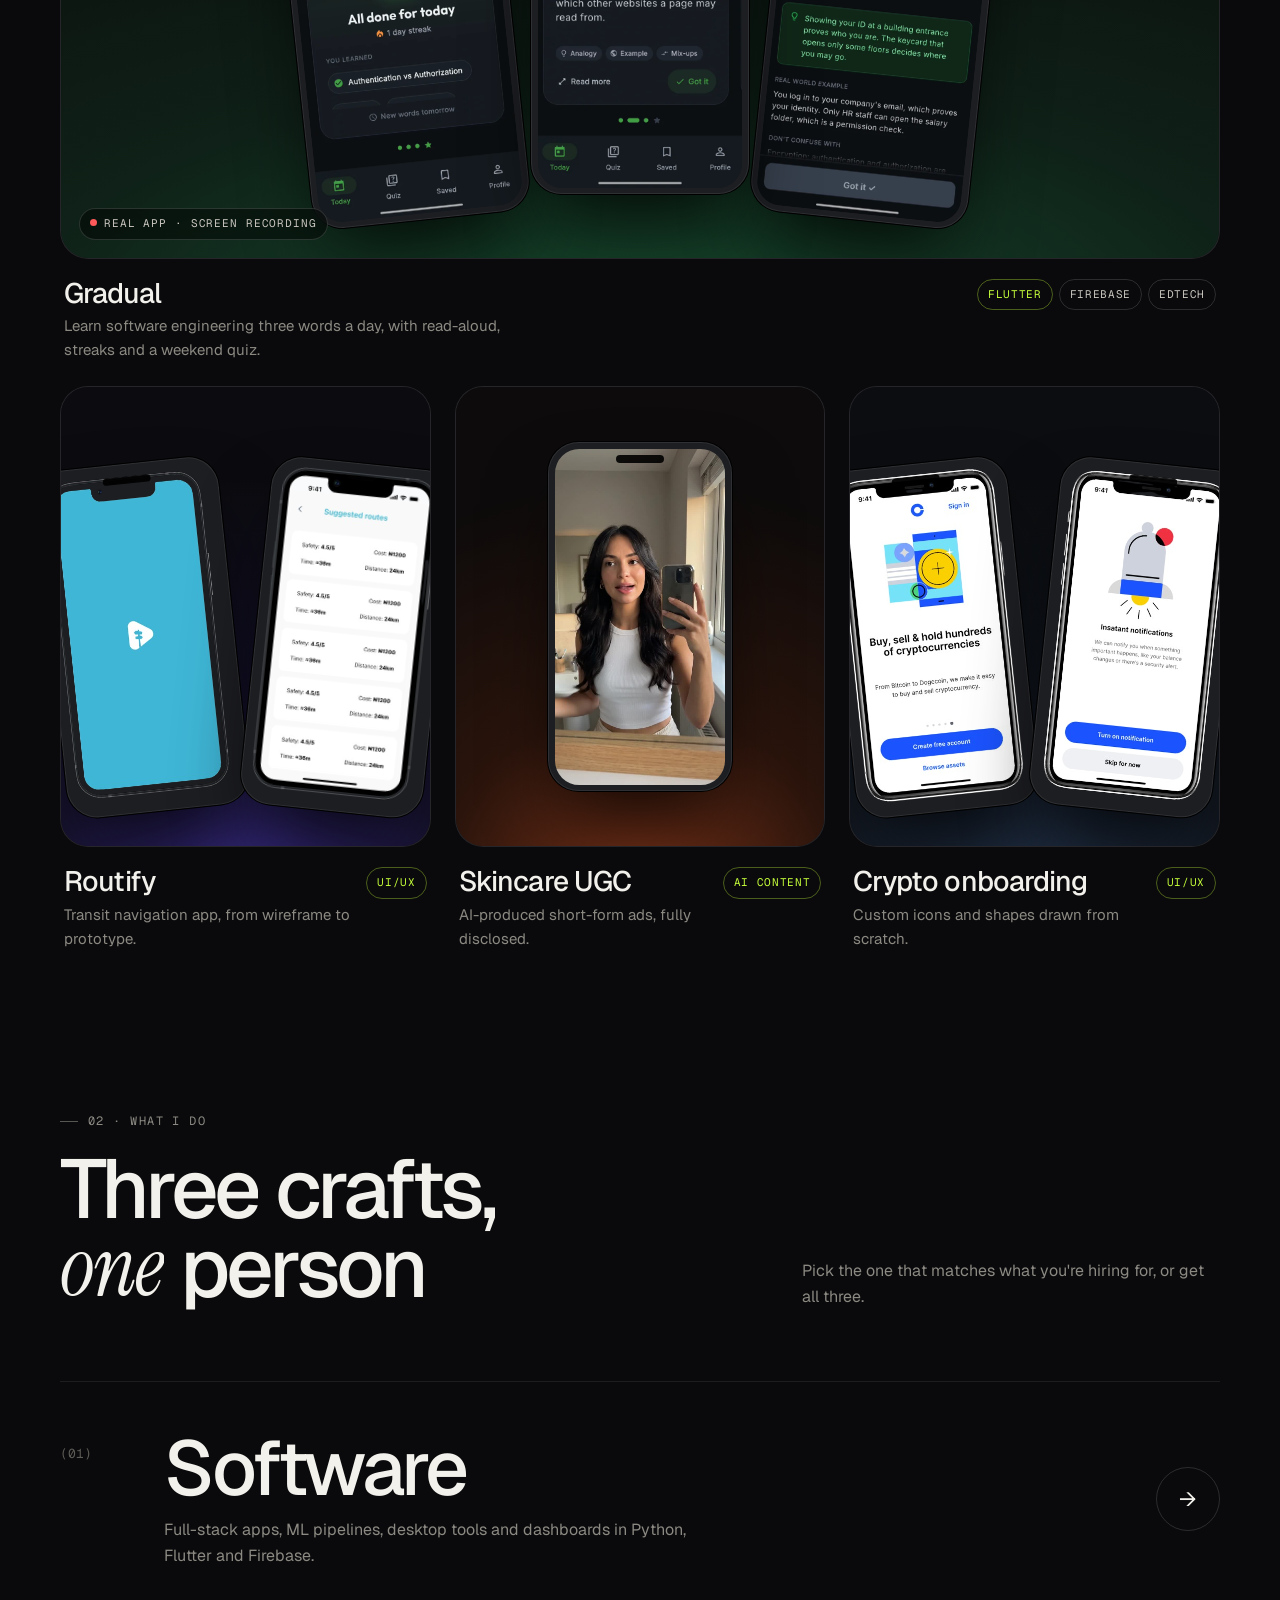
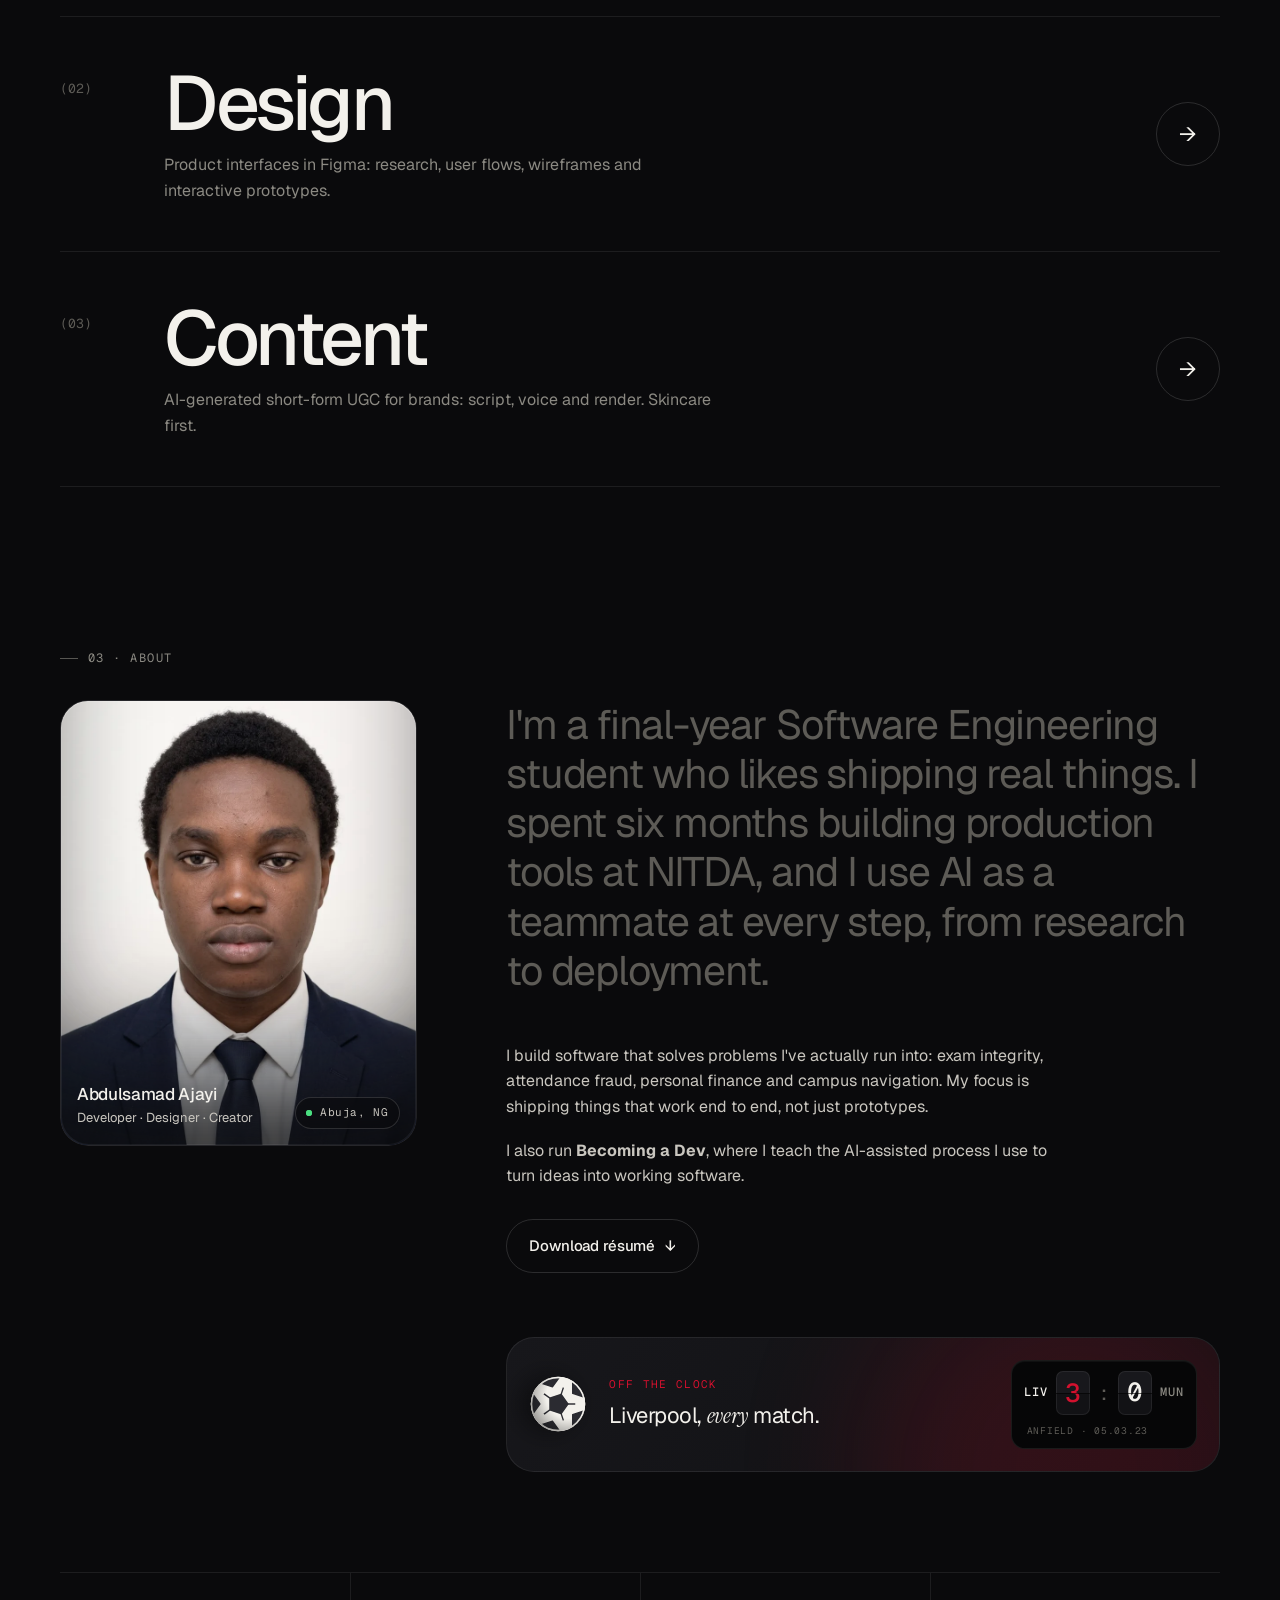
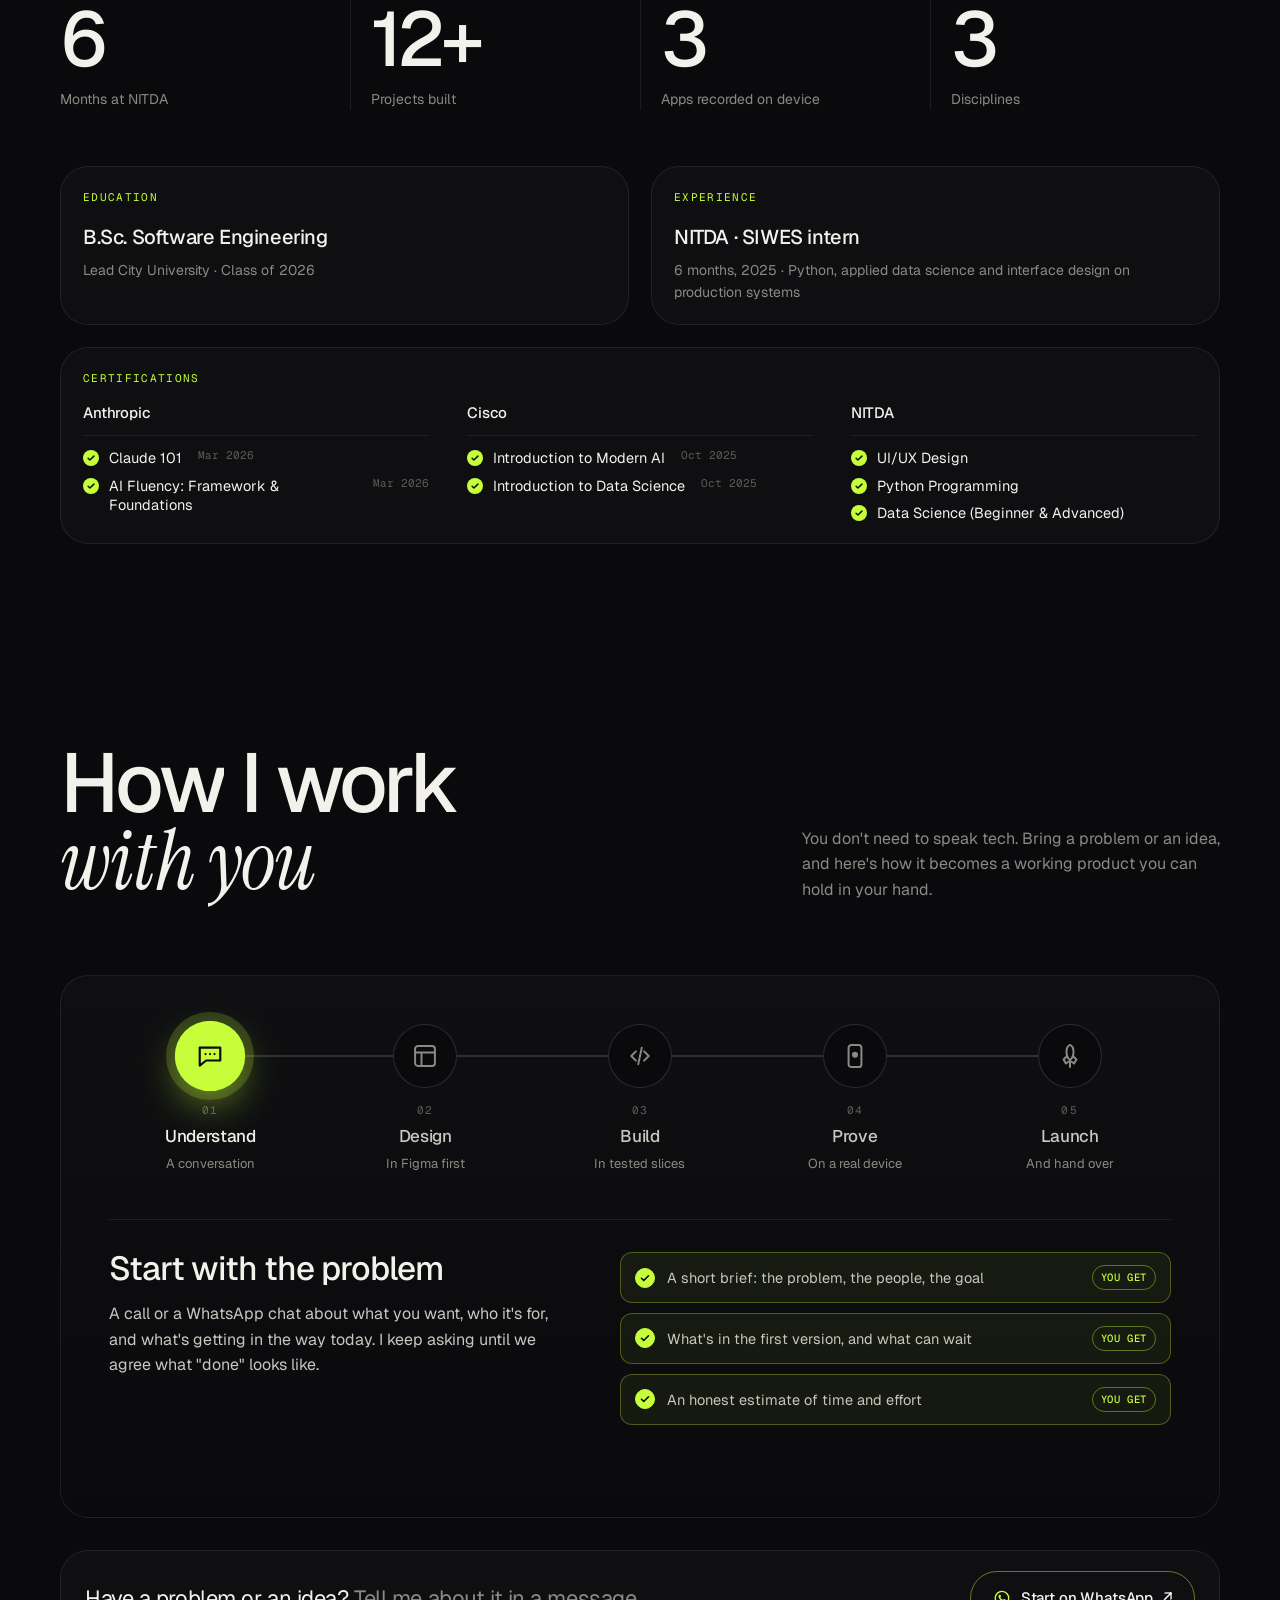
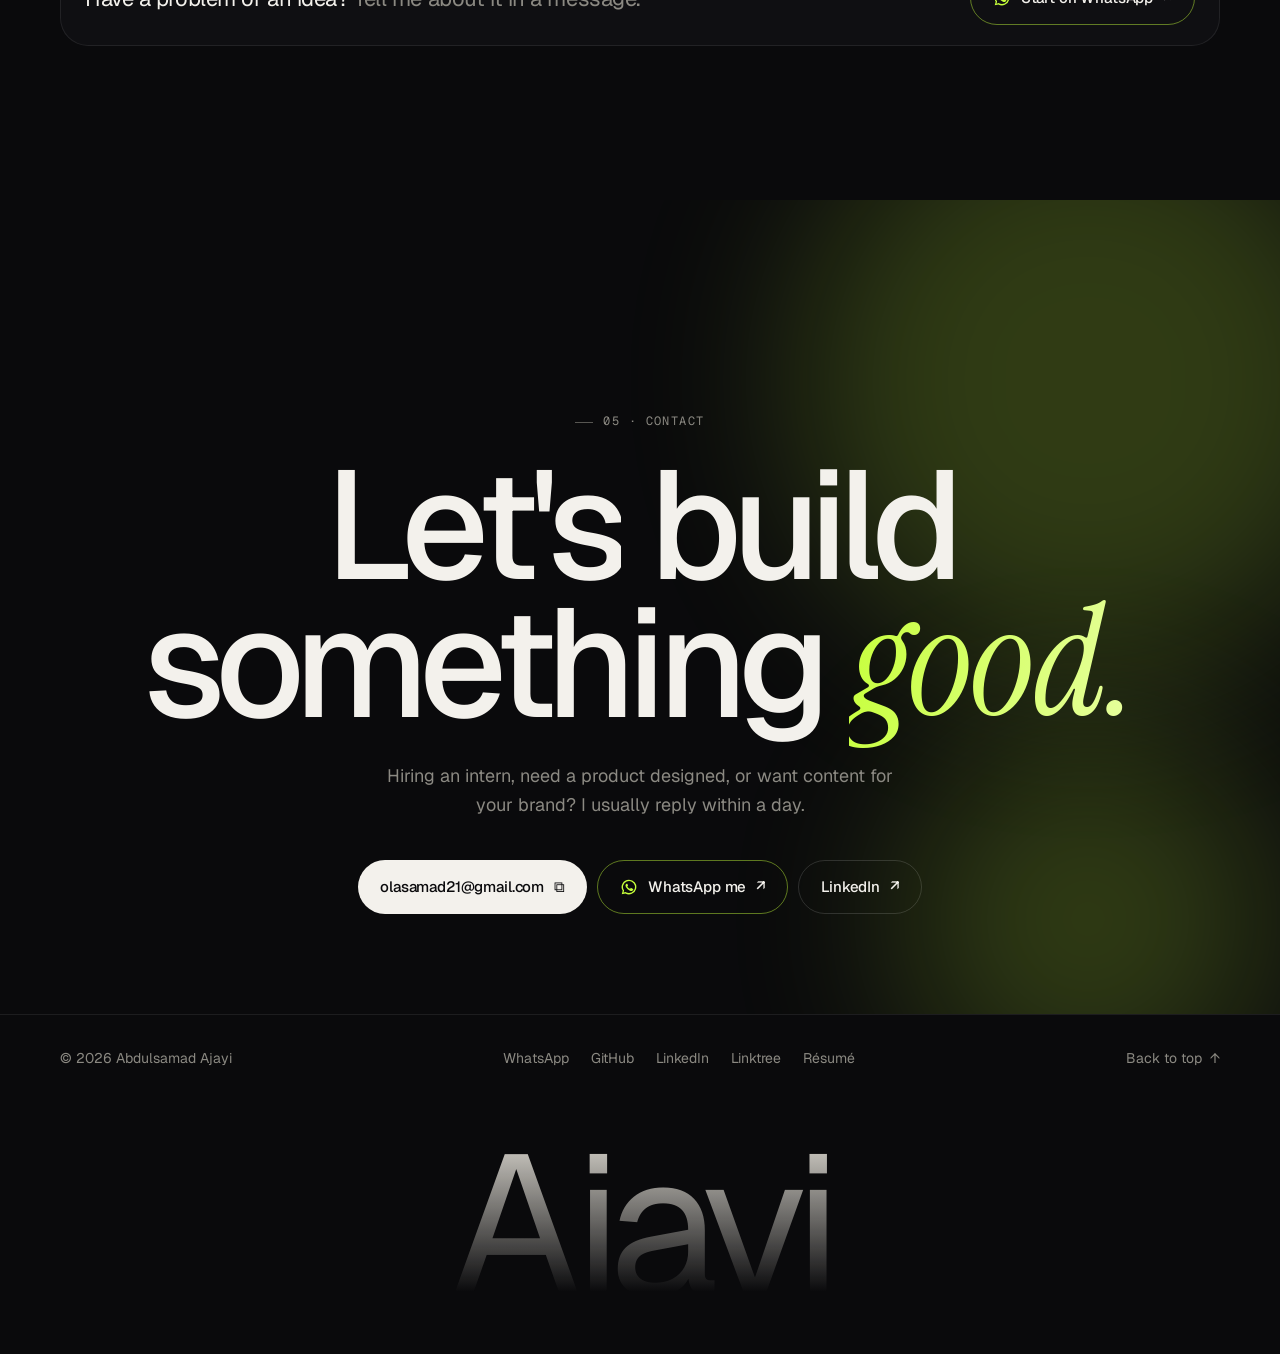
==== commit 58cfaaff: "Add "How I work with you" section and make lime the default accent - Homepage: five-stage process (u" ====
--- a/index.html
+++ b/index.html
@@ -24,7 +24,7 @@
 <link rel="preconnect" href="https://fonts.googleapis.com">
 <link rel="preconnect" href="https://fonts.gstatic.com" crossorigin>
 <link href="https://fonts.googleapis.com/css2?family=Geist:wght@300..700&family=Geist+Mono:wght@400;500&family=Instrument+Serif:ital@0;1&display=swap" rel="stylesheet">
-<link rel="stylesheet" href="assets/css/site.css?v=48507901bd">
+<link rel="stylesheet" href="assets/css/site.css?v=01ba706862">
 <script>document.documentElement.classList.add('js')</script>
 </head>
 <body>
@@ -362,6 +362,98 @@
       </div>
     </div>
   </section>
+
+  <!-- ============ HOW I WORK WITH YOU ============ -->
+  <section class="sec" id="process" style="padding-top:0">
+    <div class="wrap">
+      <div class="sec-head">
+        <div>
+          <span class="eyebrow" data-reveal>04 · Working together</span>
+          <h2 data-split>How I work<br><span class="serif">with you</span></h2>
+        </div>
+        <p data-reveal>You don't need to speak tech. Bring a problem or an idea, and here's how it becomes a working product you can hold in your hand.</p>
+      </div>
+
+      <div class="journey five" data-journey data-reveal>
+        <div class="j-stations">
+          <div class="j-st" data-step="0">
+            <span class="j-ic"><svg viewBox="0 0 24 24" fill="none" stroke="currentColor" stroke-width="1.7" stroke-linecap="round" stroke-linejoin="round"><path d="M4 5.5h16v10H9l-5 4z"/><path d="M8.5 10.5h.01M12 10.5h.01M15.5 10.5h.01"/></svg></span>
+            <small>01</small><strong>Understand</strong><span>A conversation</span>
+          </div>
+          <div class="j-st" data-step="1">
+            <span class="j-ic"><svg viewBox="0 0 24 24" fill="none" stroke="currentColor" stroke-width="1.7" stroke-linecap="round" stroke-linejoin="round"><rect x="3.5" y="3.5" width="17" height="17" rx="2.5"/><path d="M3.5 9h17M9 9v11.5"/></svg></span>
+            <small>02</small><strong>Design</strong><span>In Figma first</span>
+          </div>
+          <div class="j-st" data-step="2">
+            <span class="j-ic"><svg viewBox="0 0 24 24" fill="none" stroke="currentColor" stroke-width="1.7" stroke-linecap="round" stroke-linejoin="round"><path d="M8.5 8L4.5 12l4 4M15.5 8l4 4-4 4M13.5 5l-3 14"/></svg></span>
+            <small>03</small><strong>Build</strong><span>In tested slices</span>
+          </div>
+          <div class="j-st" data-step="3">
+            <span class="j-ic"><svg viewBox="0 0 24 24" fill="none" stroke="currentColor" stroke-width="1.7" stroke-linecap="round" stroke-linejoin="round"><rect x="6.5" y="2.5" width="11" height="19" rx="2.5"/><circle cx="12" cy="11" r="2.6" fill="currentColor" stroke="none"/></svg></span>
+            <small>04</small><strong>Prove</strong><span>On a real device</span>
+          </div>
+          <div class="j-st" data-step="4">
+            <span class="j-ic"><svg viewBox="0 0 24 24" fill="none" stroke="currentColor" stroke-width="1.7" stroke-linecap="round" stroke-linejoin="round"><path d="M12 15.5c-2-1.6-3-4.2-3-7.2C9 5.5 10.2 3.3 12 2.5c1.8.8 3 3 3 5.8 0 3-1 5.6-3 7.2z"/><path d="M9.3 12.2L6.5 15l2 3.5 2-1.6M14.7 12.2l2.8 2.8-2 3.5-2-1.6M12 15.5v6"/></svg></span>
+            <small>05</small><strong>Launch</strong><span>And hand over</span>
+          </div>
+          <div class="j-track" aria-hidden="true"><span class="j-fill"></span><span class="j-dot"></span></div>
+        </div>
+
+        <div class="j-panel">
+          <div class="j-detail" data-step="0">
+            <h4>Start with the problem</h4>
+            <p>A call or a WhatsApp chat about what you want, who it's for, and what's getting in the way today. I keep asking until we agree what "done" looks like.</p>
+            <ul>
+              <li style="--i:0">A short brief: the problem, the people, the goal <b>you get</b></li>
+              <li style="--i:1">What's in the first version, and what can wait <b>you get</b></li>
+              <li style="--i:2">An honest estimate of time and effort <b>you get</b></li>
+            </ul>
+          </div>
+          <div class="j-detail" data-step="1">
+            <h4>See it before it's built</h4>
+            <p>I map the user flow and design the key screens in Figma, so you can react to something real before any code is written. Changes are cheap here.</p>
+            <ul>
+              <li style="--i:0">User flow for the main journeys <b>you get</b></li>
+              <li style="--i:1">A clickable prototype you can try on your phone <b>you get</b></li>
+              <li style="--i:2">Your feedback folded in before building starts <b>you get</b></li>
+            </ul>
+          </div>
+          <div class="j-detail" data-step="2">
+            <h4>Build it in small, tested pieces</h4>
+            <p>I build with an AI-assisted workflow: plan a slice, build it, test it, review it, then move on. Small steps mean nothing drifts and problems surface early.</p>
+            <ul>
+              <li style="--i:0">Regular progress links you can open and try <b>you get</b></li>
+              <li style="--i:1">Security and data rules designed in, not bolted on <b>you get</b></li>
+              <li style="--i:2">Tests on the parts that must never break <b>you get</b></li>
+            </ul>
+          </div>
+          <div class="j-detail" data-step="3">
+            <h4>Prove it works</h4>
+            <p>Every build is tried on a real phone, not just a laptop, and recorded, just like the walkthroughs on this site. You see it working before you sign off.</p>
+            <ul>
+              <li style="--i:0">A screen recording of the full flow <b>you get</b></li>
+              <li style="--i:1">Testing notes: what was checked and what passed <b>you get</b></li>
+              <li style="--i:2">A last round of fixes from your review <b>you get</b></li>
+            </ul>
+          </div>
+          <div class="j-detail" data-step="4">
+            <h4>Launch, then hand it over</h4>
+            <p>We put it live together, and you get everything you need to own it. Support after launch is agreed up front, so there are no surprises.</p>
+            <ul>
+              <li style="--i:0">The live app or site, set up on your accounts <b>you get</b></li>
+              <li style="--i:1">The source code and a plain-English guide <b>you get</b></li>
+              <li style="--i:2">A walkthrough so your team can run it <b>you get</b></li>
+            </ul>
+          </div>
+        </div>
+      </div>
+
+      <div class="process-cta" data-reveal>
+        <p>Have a problem or an idea? <span>Tell me about it in a message.</span></p>
+        <a class="btn wa" href="https://wa.me/2348139004903?text=Hi%20Abdulsamad%2C%20I%20saw%20your%20portfolio%20and%20I%E2%80%99d%20like%20to%20talk%20about%20a%20project." target="_blank" rel="noopener" data-magnetic=".2"><svg class="wa-ic" viewBox="0 0 24 24" fill="currentColor" aria-hidden="true"><path d="M12 2.2a9.8 9.8 0 0 0-8.4 14.9L2.3 21.8l4.8-1.3A9.8 9.8 0 1 0 12 2.2zm0 17.8a8 8 0 0 1-4.1-1.1l-.3-.2-2.9.8.8-2.8-.2-.3A8 8 0 1 1 12 20zm4.4-6c-.2-.1-1.4-.7-1.6-.8-.2-.1-.4-.1-.5.1l-.7.9c-.1.2-.3.2-.5.1a6.5 6.5 0 0 1-3.2-2.8c-.2-.4.2-.4.7-1.3.1-.1 0-.3 0-.4l-.7-1.7c-.2-.5-.4-.4-.5-.4h-.5a.9.9 0 0 0-.7.3 2.8 2.8 0 0 0-.9 2.1 5 5 0 0 0 1 2.6 11.3 11.3 0 0 0 4.4 3.9c1.6.7 2.3.8 3.1.6a2.6 2.6 0 0 0 1.7-1.2 2.1 2.1 0 0 0 .2-1.2c-.1-.1-.2-.2-.4-.3z"/></svg>Start on WhatsApp <span class="arr">↗</span></a>
+      </div>
+    </div>
+  </section>
 </main>
 
 <!-- ============ CTA + FOOTER ============ -->
@@ -369,7 +461,7 @@
   <section class="cta">
     <div class="orbs" aria-hidden="true"><div class="orb o1"></div><div class="orb o3"></div></div>
     <div class="wrap">
-      <span class="eyebrow" data-reveal>04 · Contact</span>
+      <span class="eyebrow" data-reveal>05 · Contact</span>
       <h2 data-split style="margin-top:24px">Let's build<br>something <span class="serif grad-text">good.</span></h2>
       <p data-reveal>Hiring an intern, need a product designed, or want content for your brand? I usually reply within a day.</p>
       <div class="cta-actions" data-reveal>
--- a/assets/css/site.css
+++ b/assets/css/site.css
@@ -20,7 +20,7 @@
   --dev:var(--lime);
   --design:var(--lime);
   --ugc:var(--lime);
-  --accent:var(--ink);
+  --accent:var(--lime);
 
   --grad:linear-gradient(100deg,var(--lime) 0%,var(--lime-2) 50%,var(--lime) 100%);
 
@@ -981,3 +981,16 @@
 .btn.wa:hover{ color:#0A0A0C; }
 .wa-ic{ width:18px; height:18px; color:var(--lime); transition:color .4s; }
 .btn.wa:hover .wa-ic{ color:#0A0A0C; }
+
+/* ---------- "How I work with you": five-step journey ---------- */
+.journey.five .j-stations{ grid-template-columns:repeat(5,1fr); }
+.journey.five .j-track{ left:10%; right:10%; }
+.j-detail li b{ padding:3px 8px; border-radius:100px; font-size:10.5px; letter-spacing:.06em; text-transform:uppercase; border:1px solid var(--line-2); }
+.j-detail.on li b{ border-color:color-mix(in srgb,var(--lime) 40%,transparent); }
+.process-cta{ display:flex; justify-content:space-between; align-items:center; gap:18px; flex-wrap:wrap; margin-top:clamp(22px,3vw,32px); padding:20px 24px; border-radius:var(--r-lg); border:1px solid var(--line); background:var(--bg-2); }
+.process-cta p{ font-size:clamp(18px,1.8vw,22px); letter-spacing:-.02em; }
+.process-cta p span{ color:var(--soft); }
+@media (max-width:860px){ .journey.five .j-st strong{ font-size:11.5px; } .journey.five .j-ic{ width:42px; height:42px; } .journey.five .j-ic svg{ width:19px; height:19px; } .journey.five .j-track{ top:20px; } }
+@media (max-width:420px){ .journey.five .j-st small{ display:none; } }
+.journey.five .j-panel{ min-height:250px; }
+@media (max-width:860px){ .journey.five .j-panel{ min-height:500px; } }
